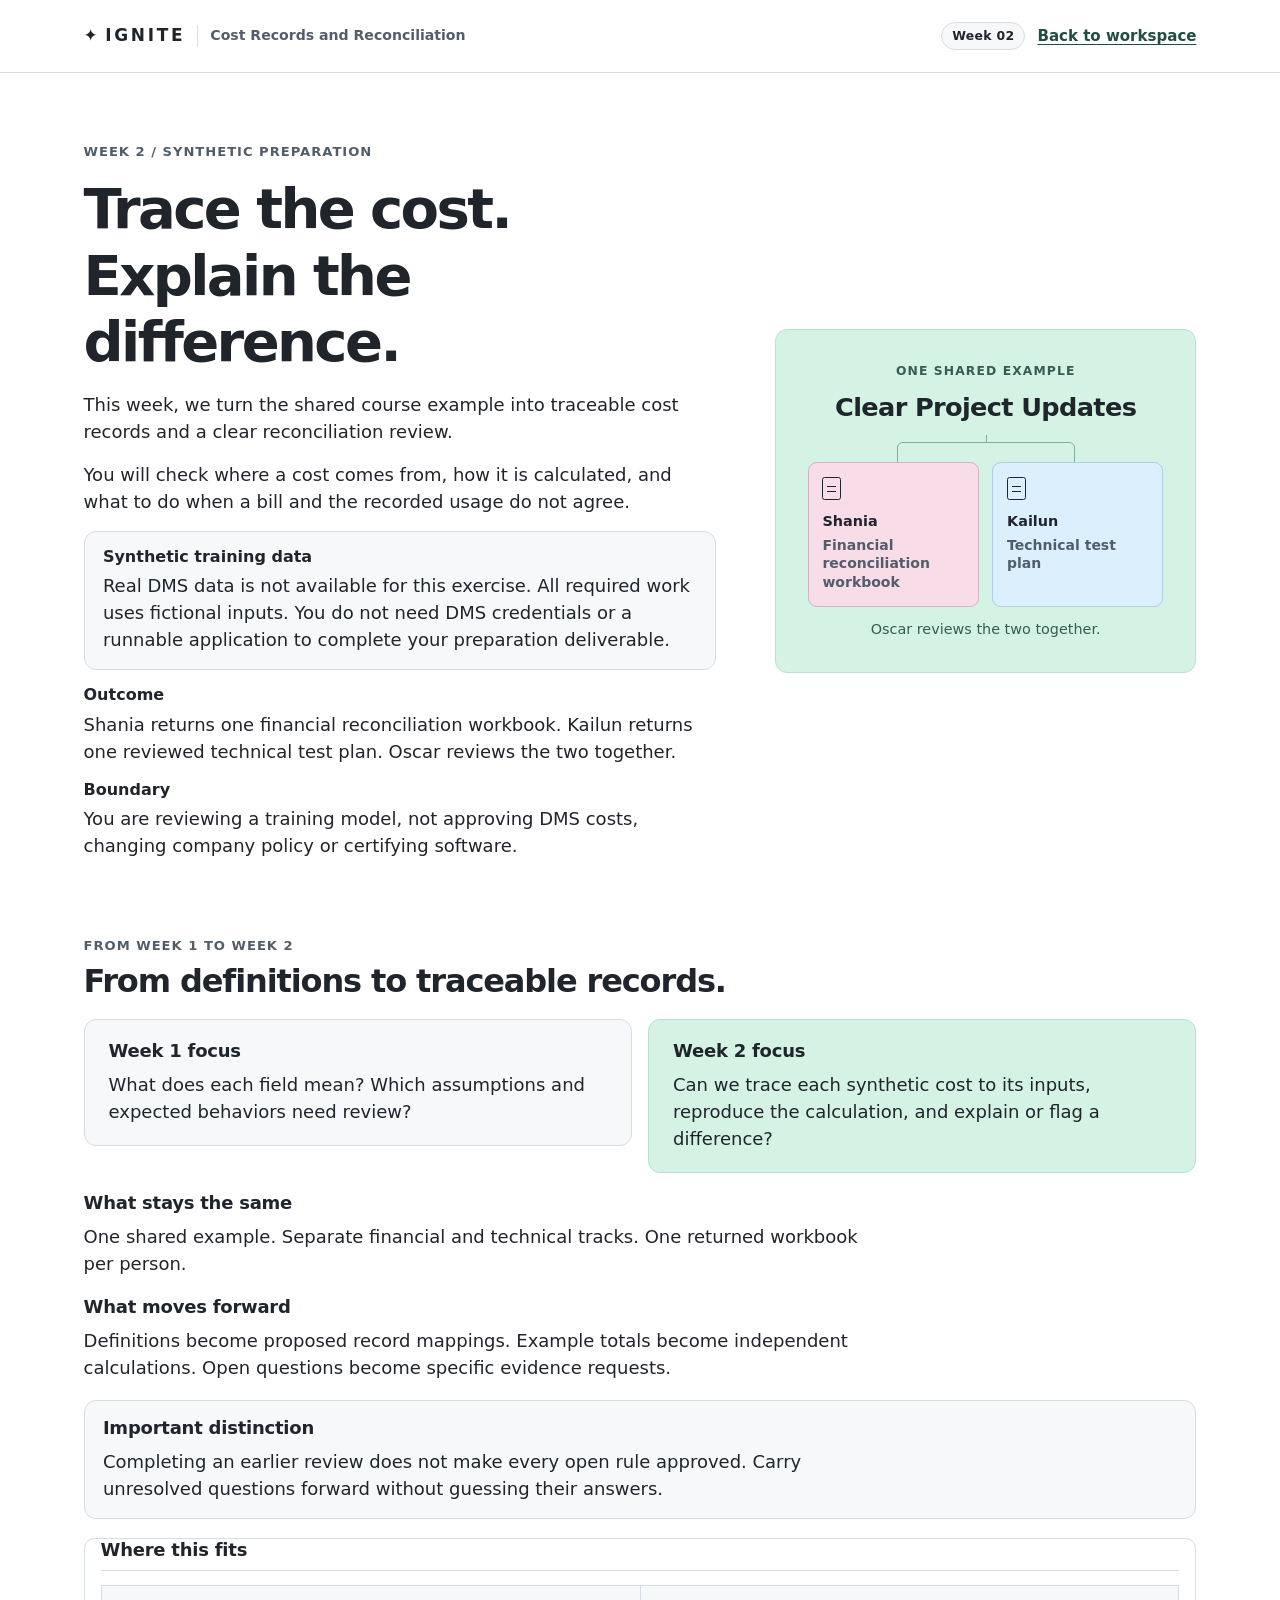
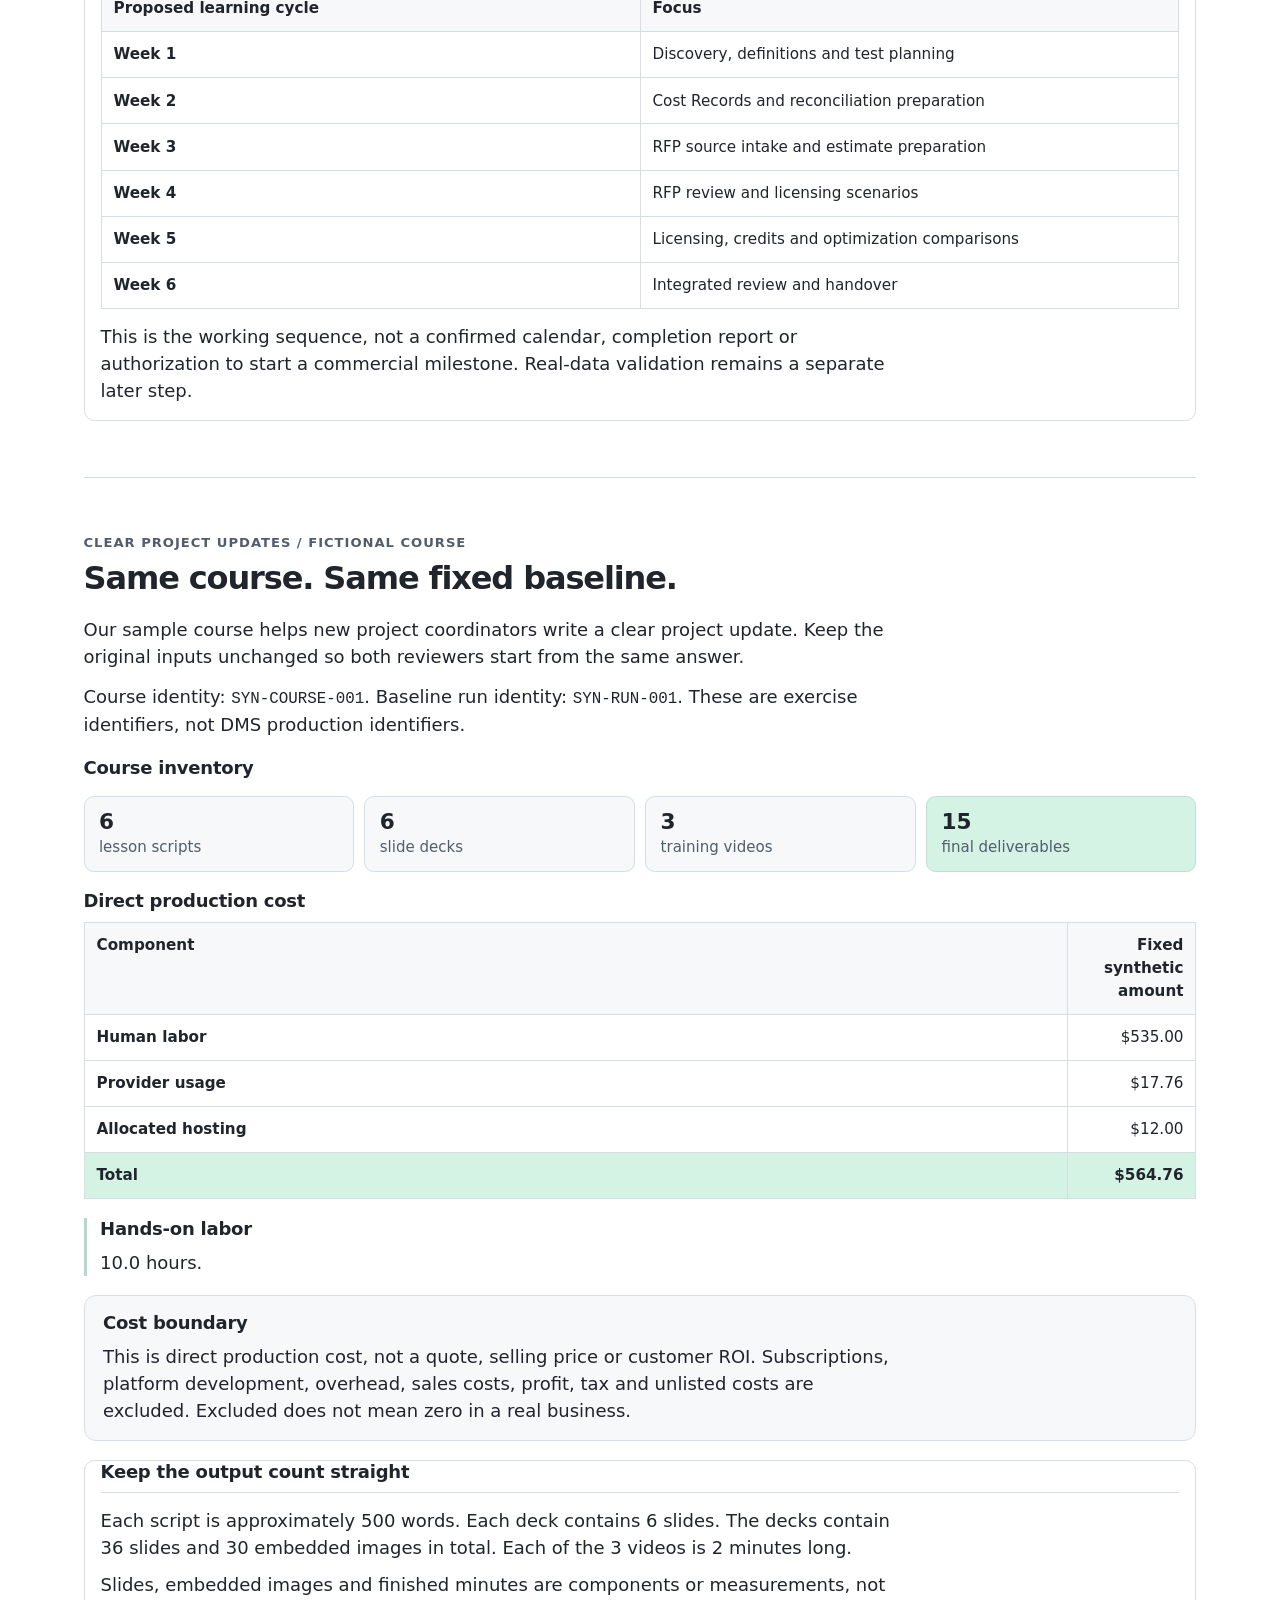
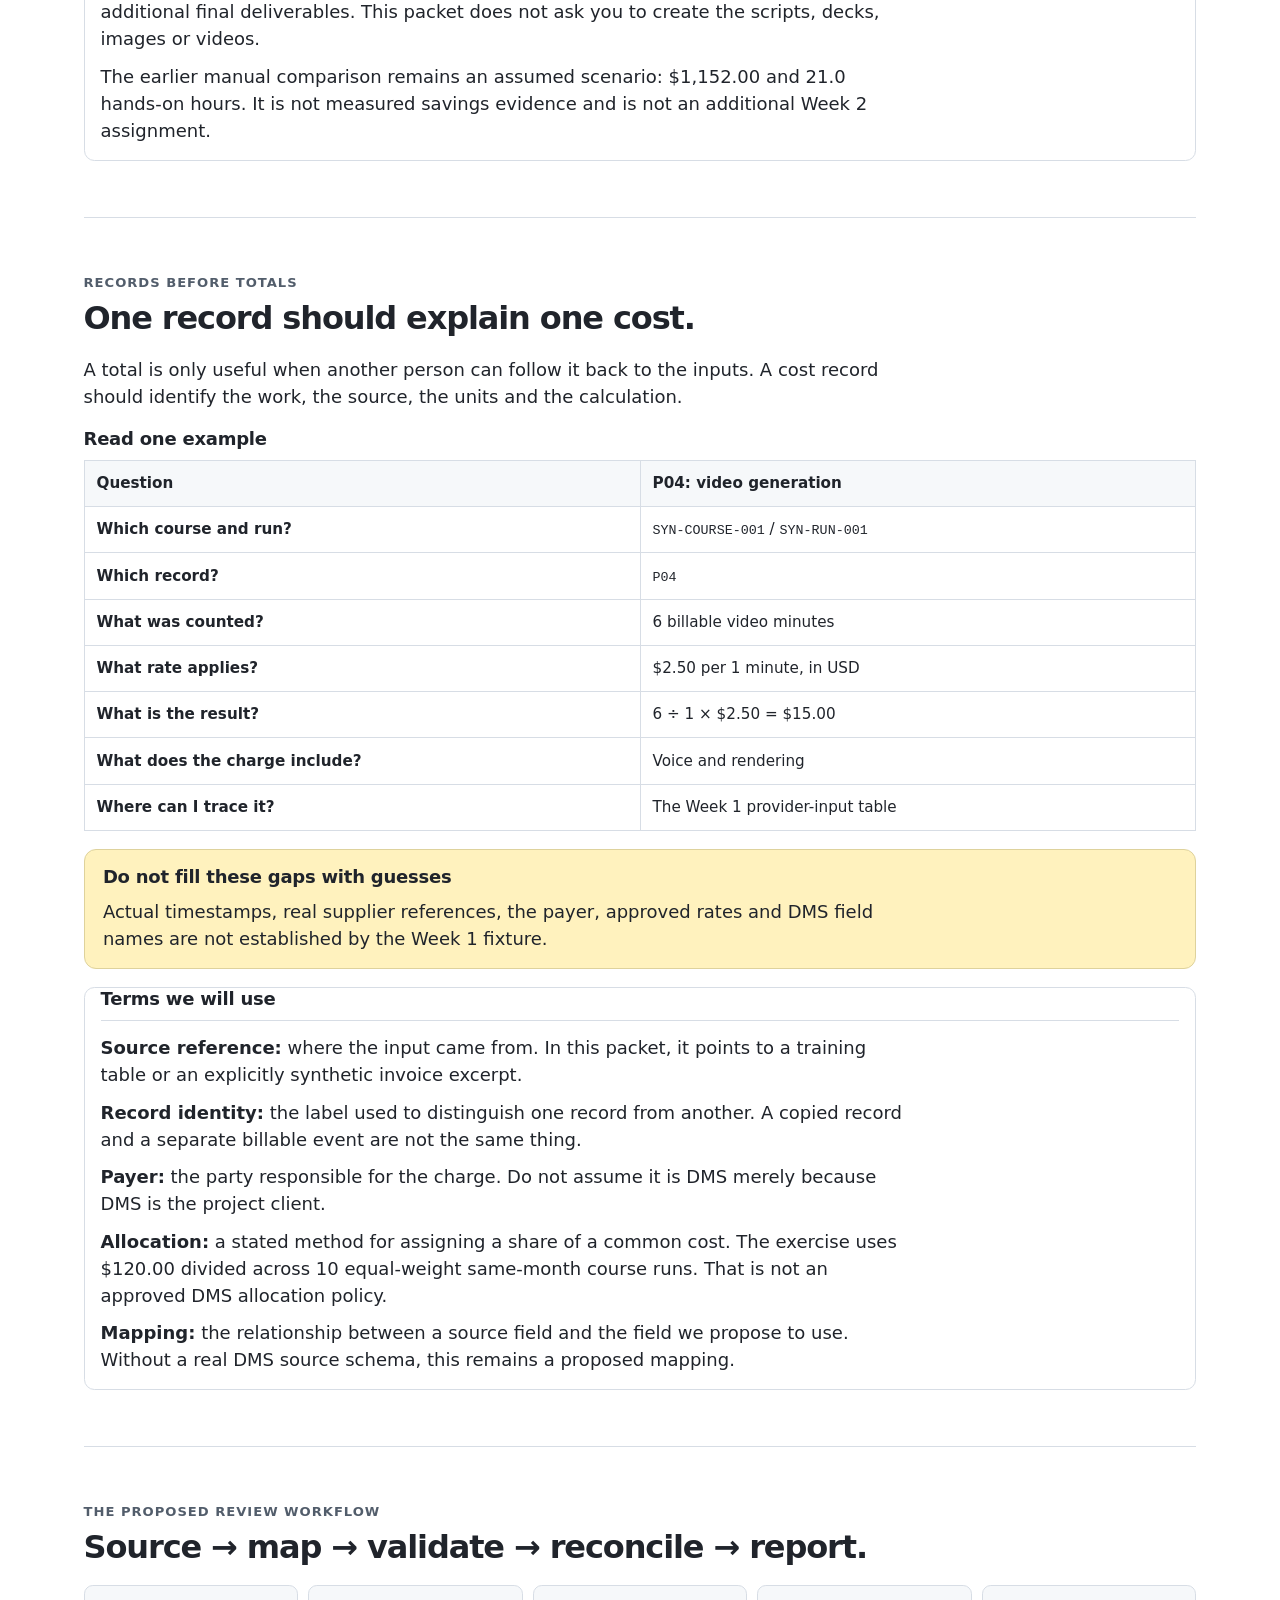
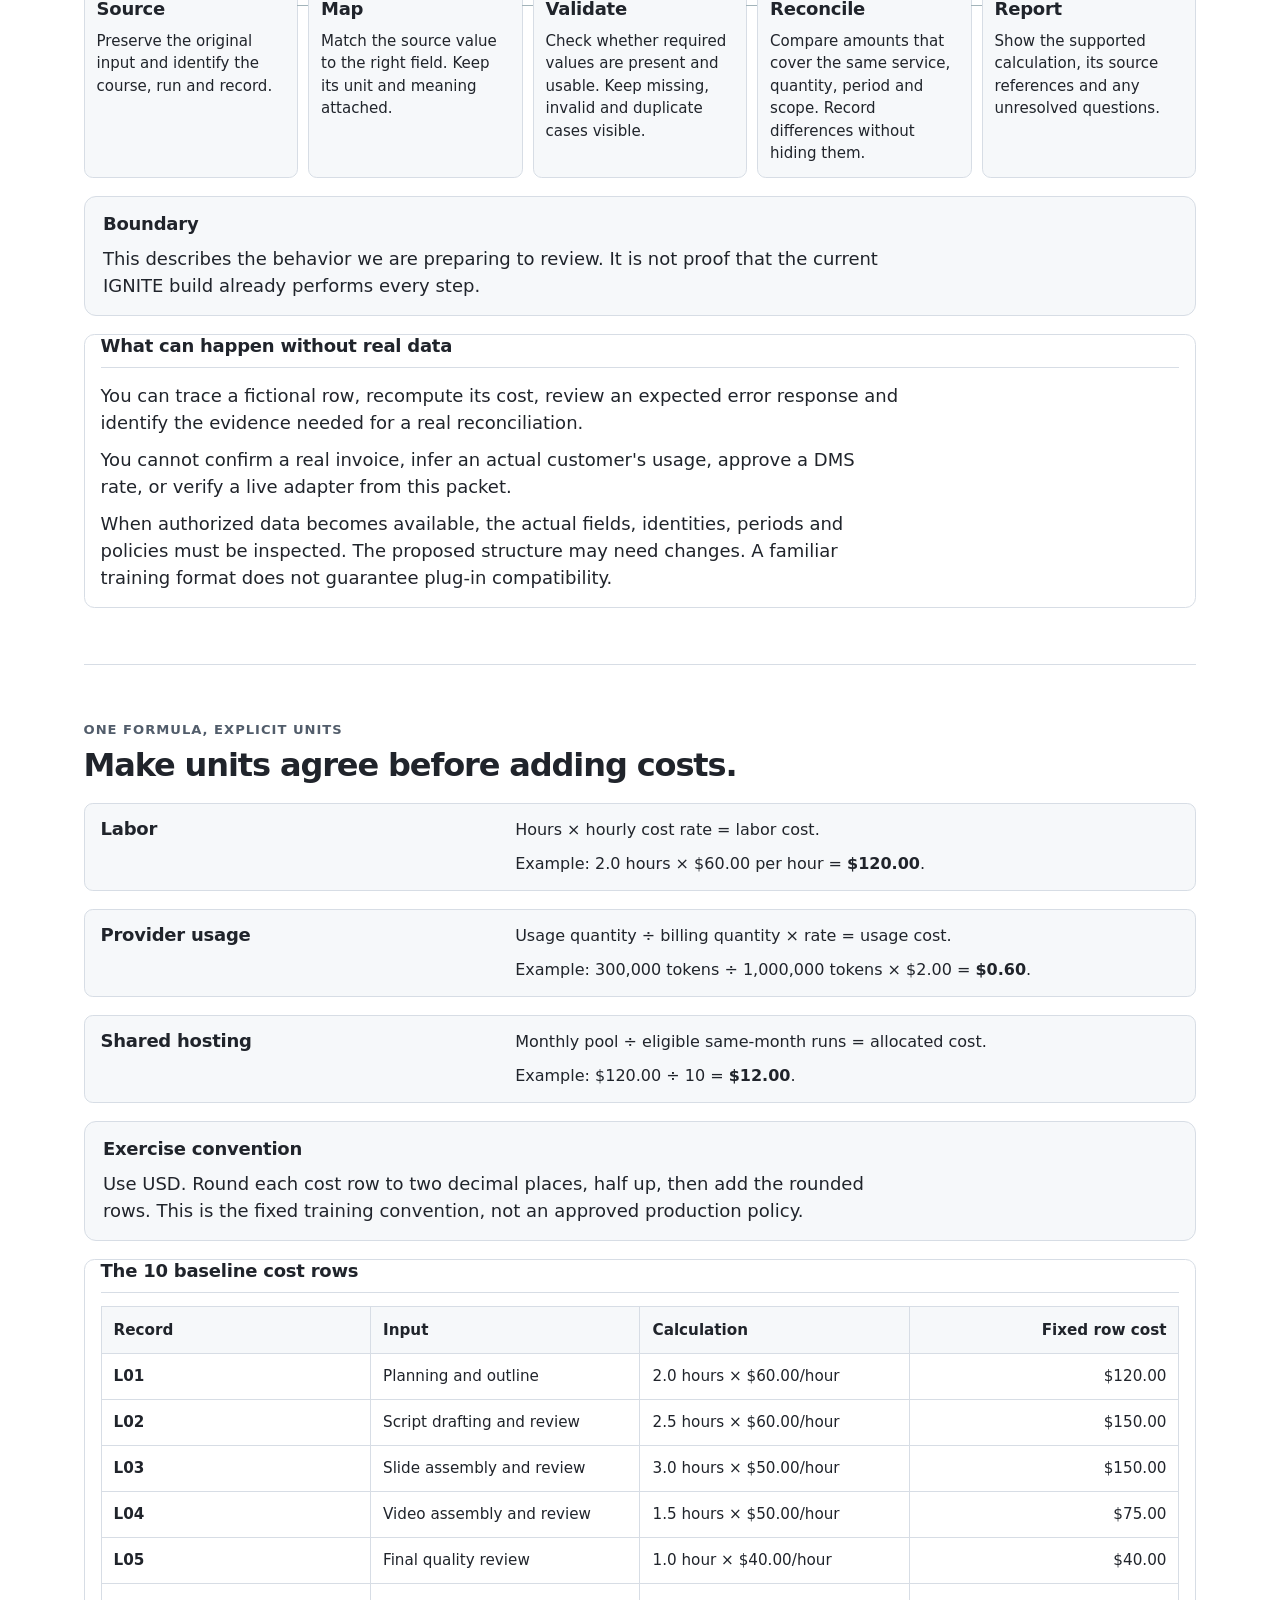
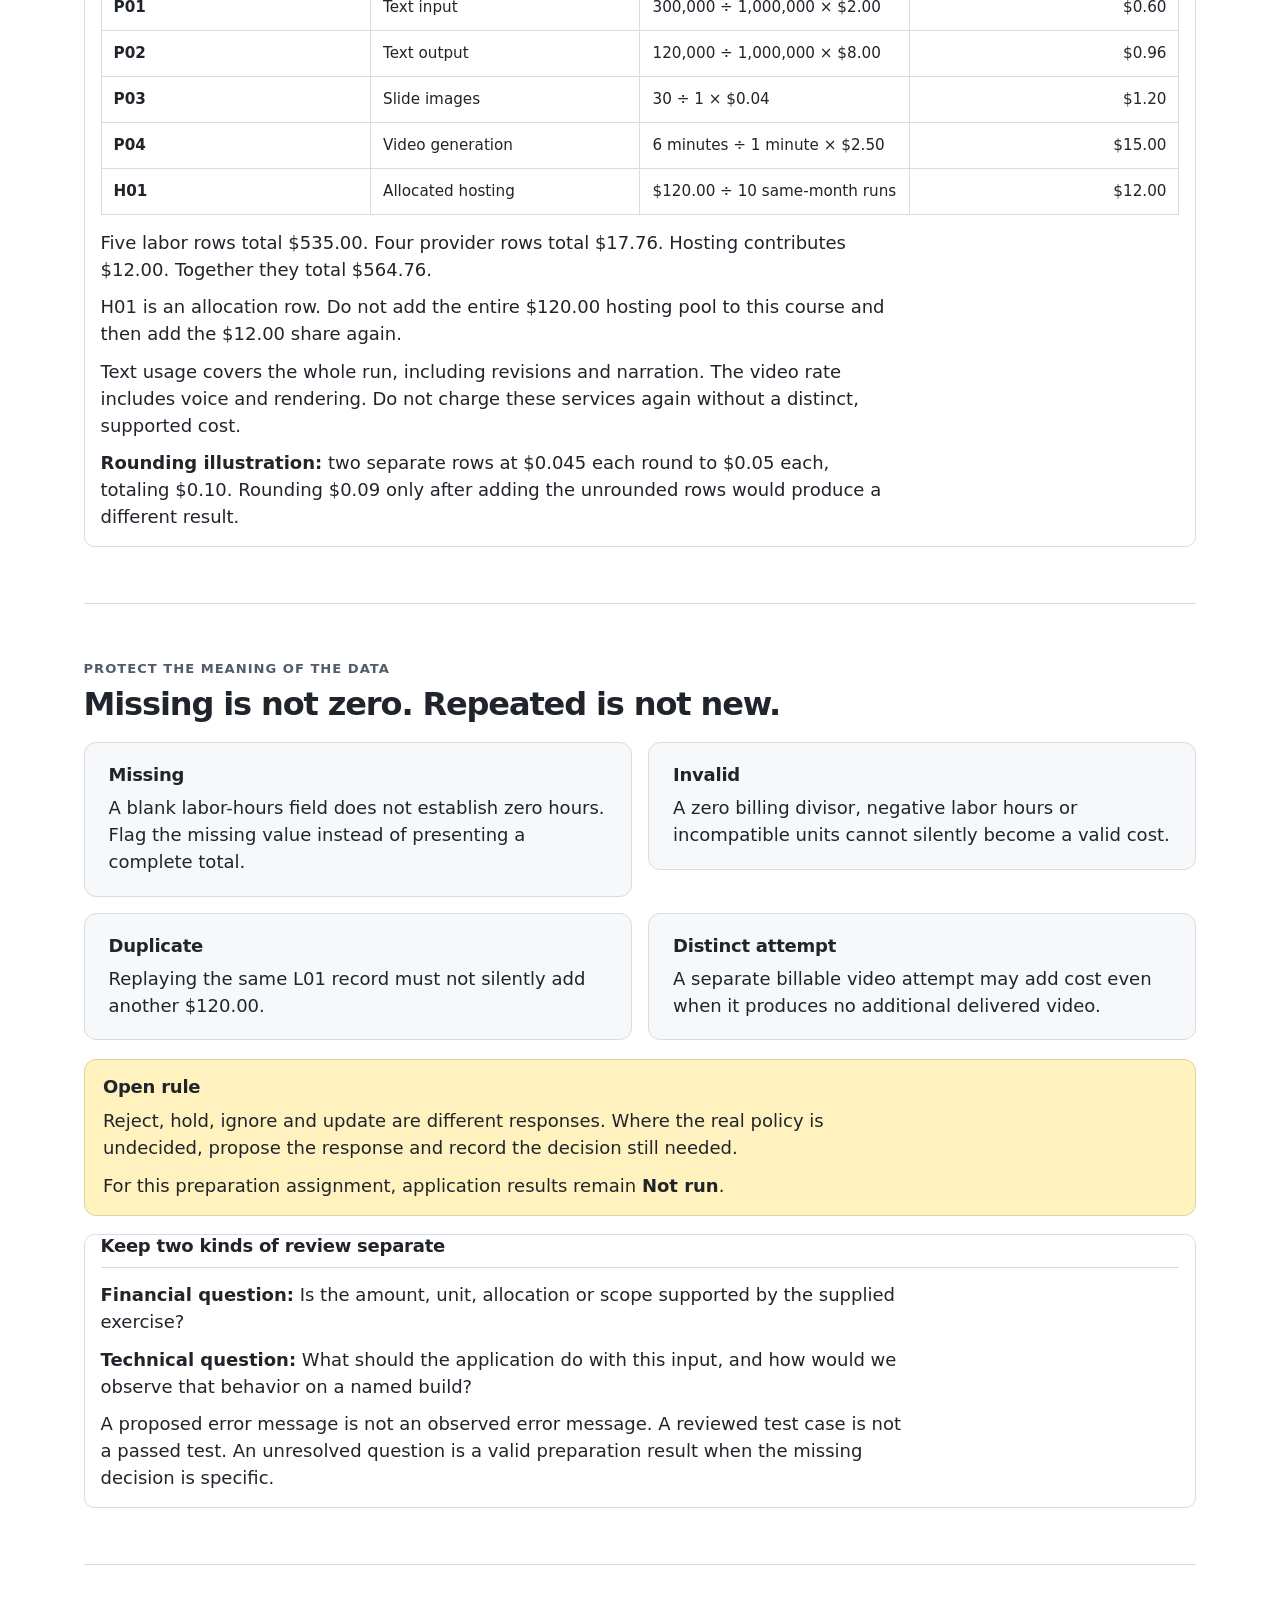
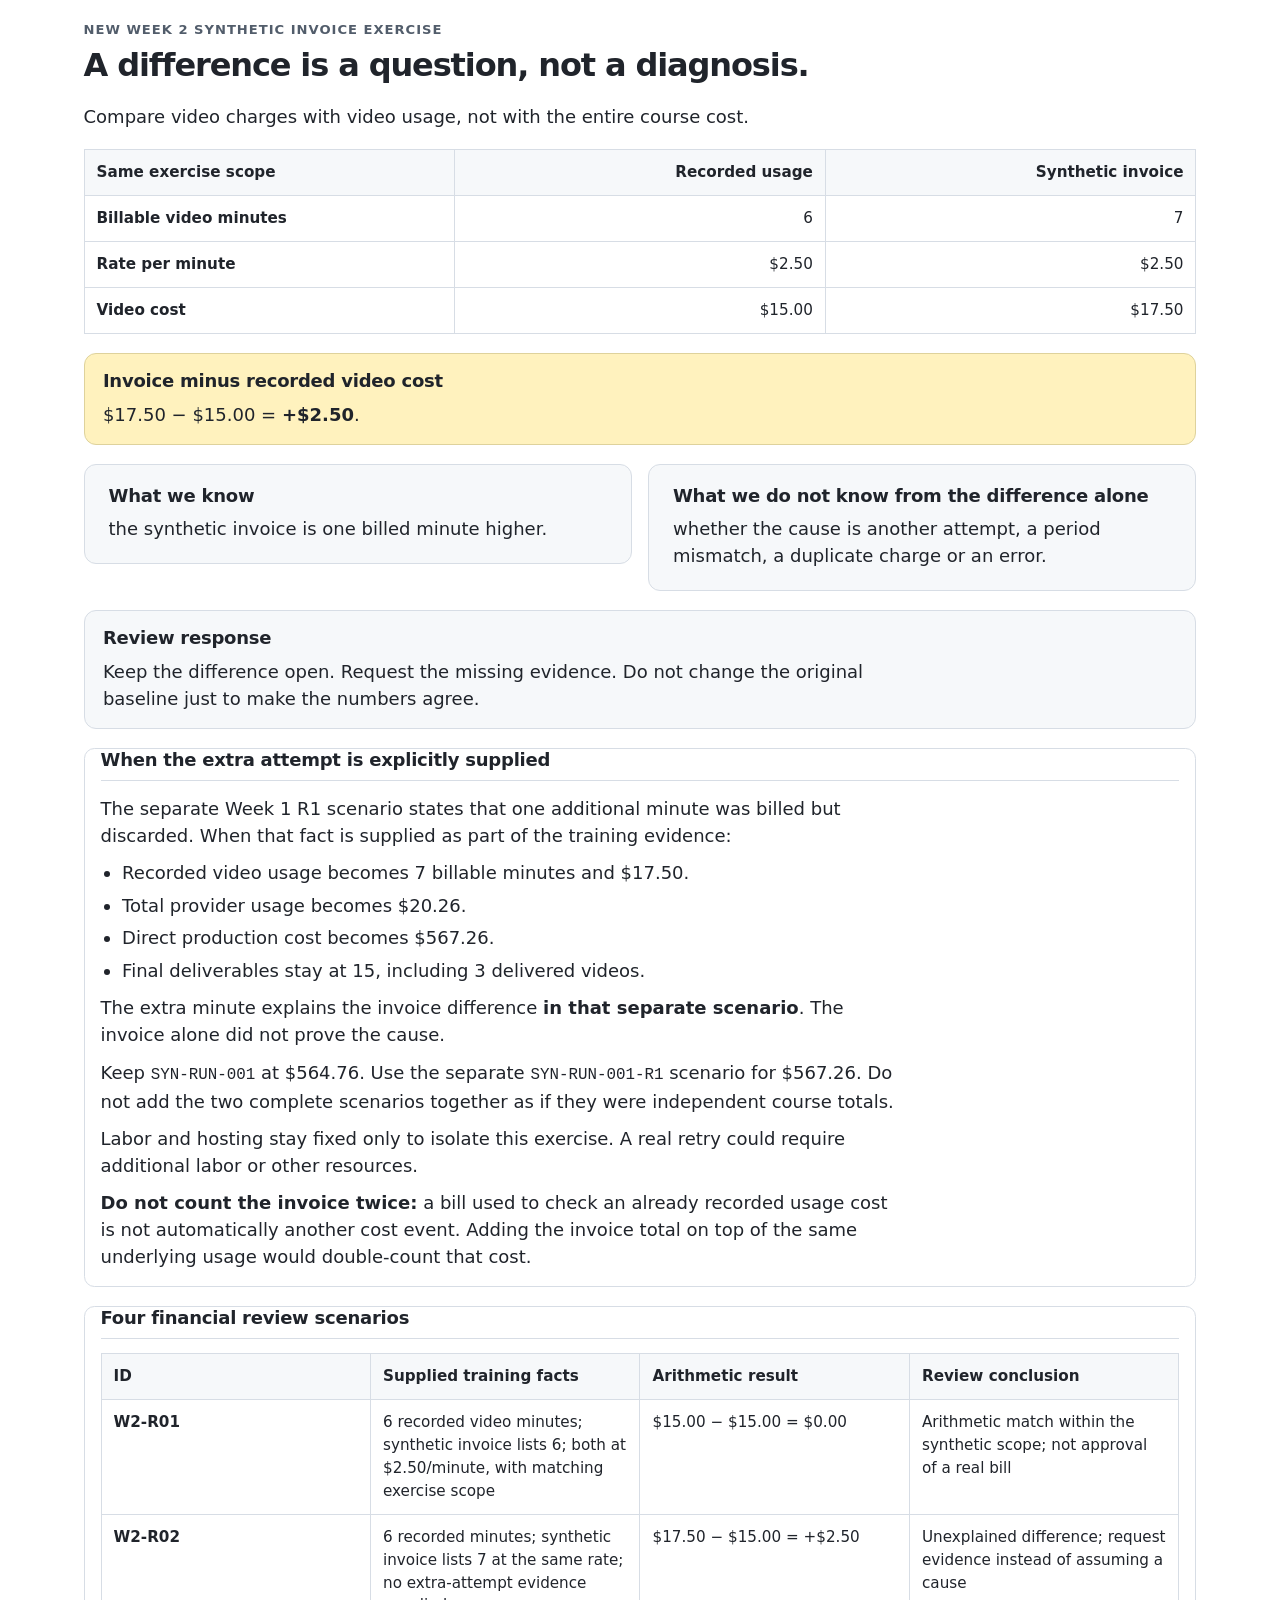
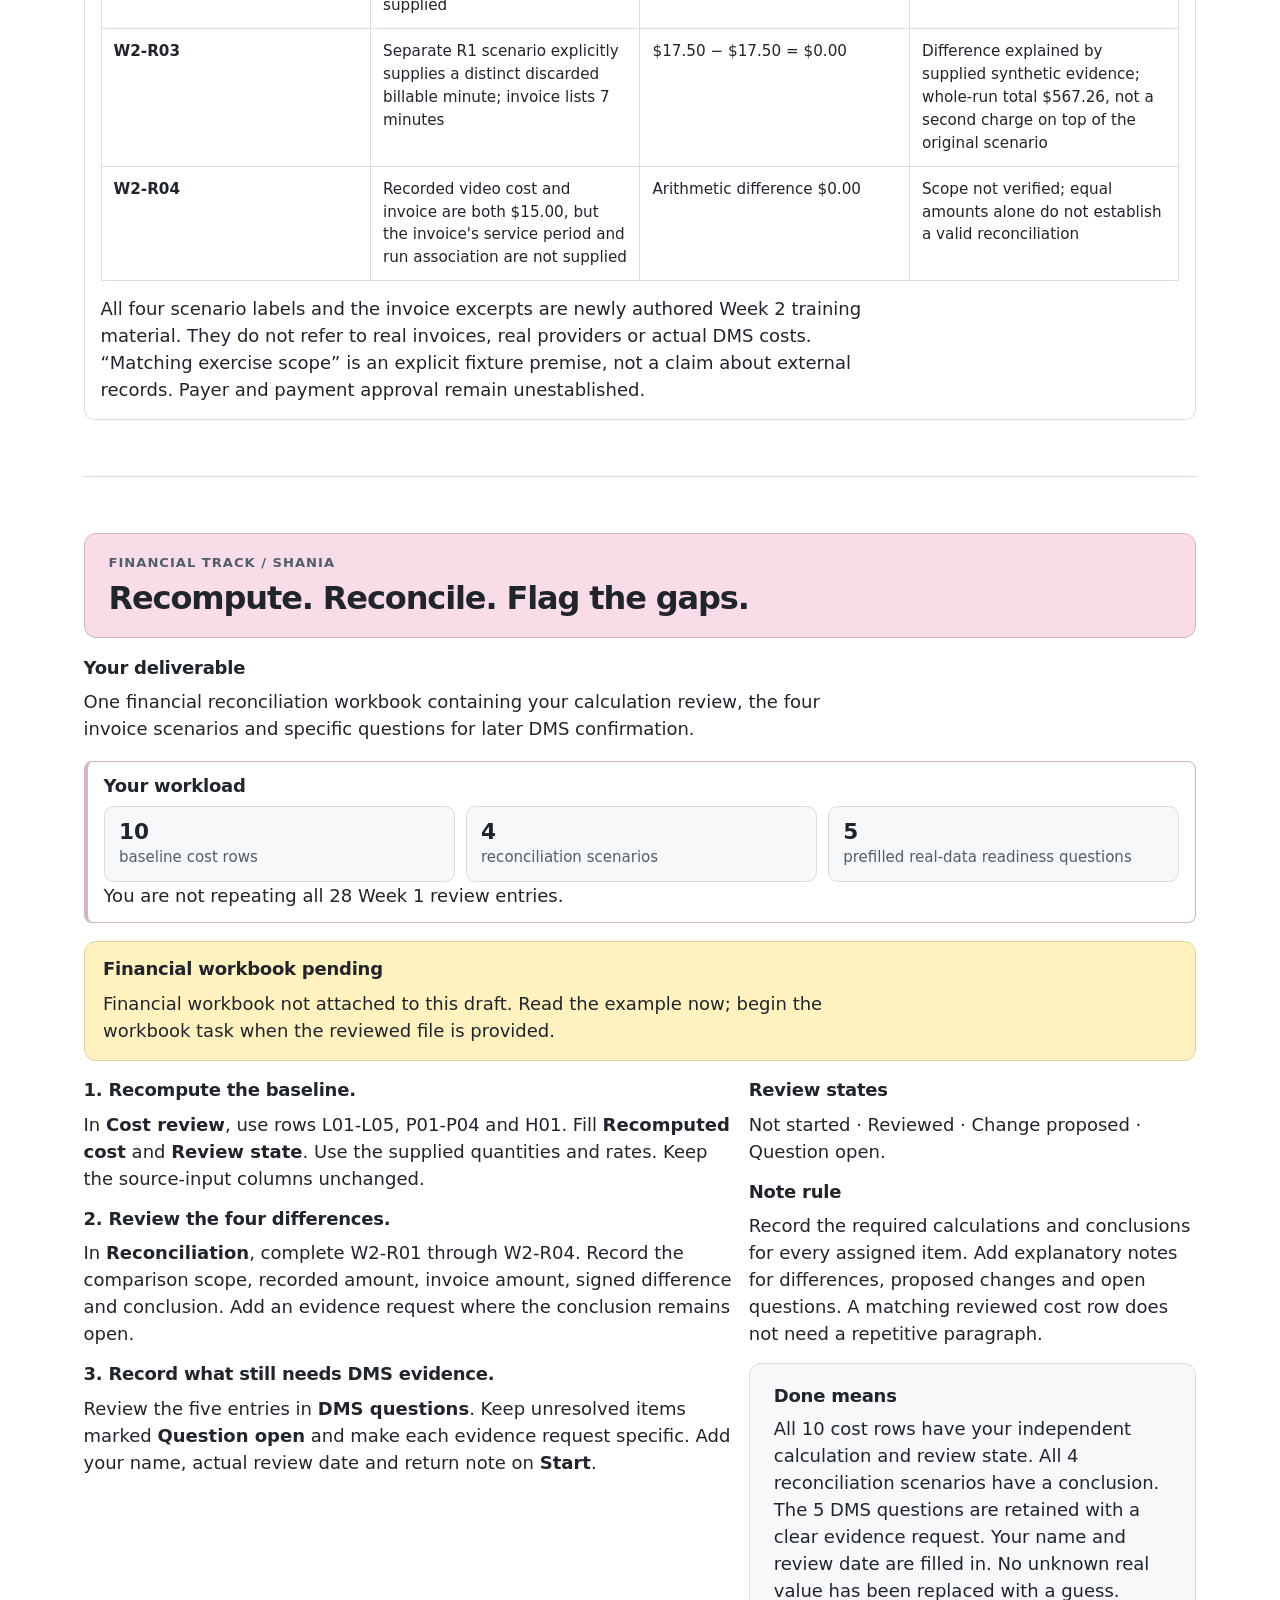
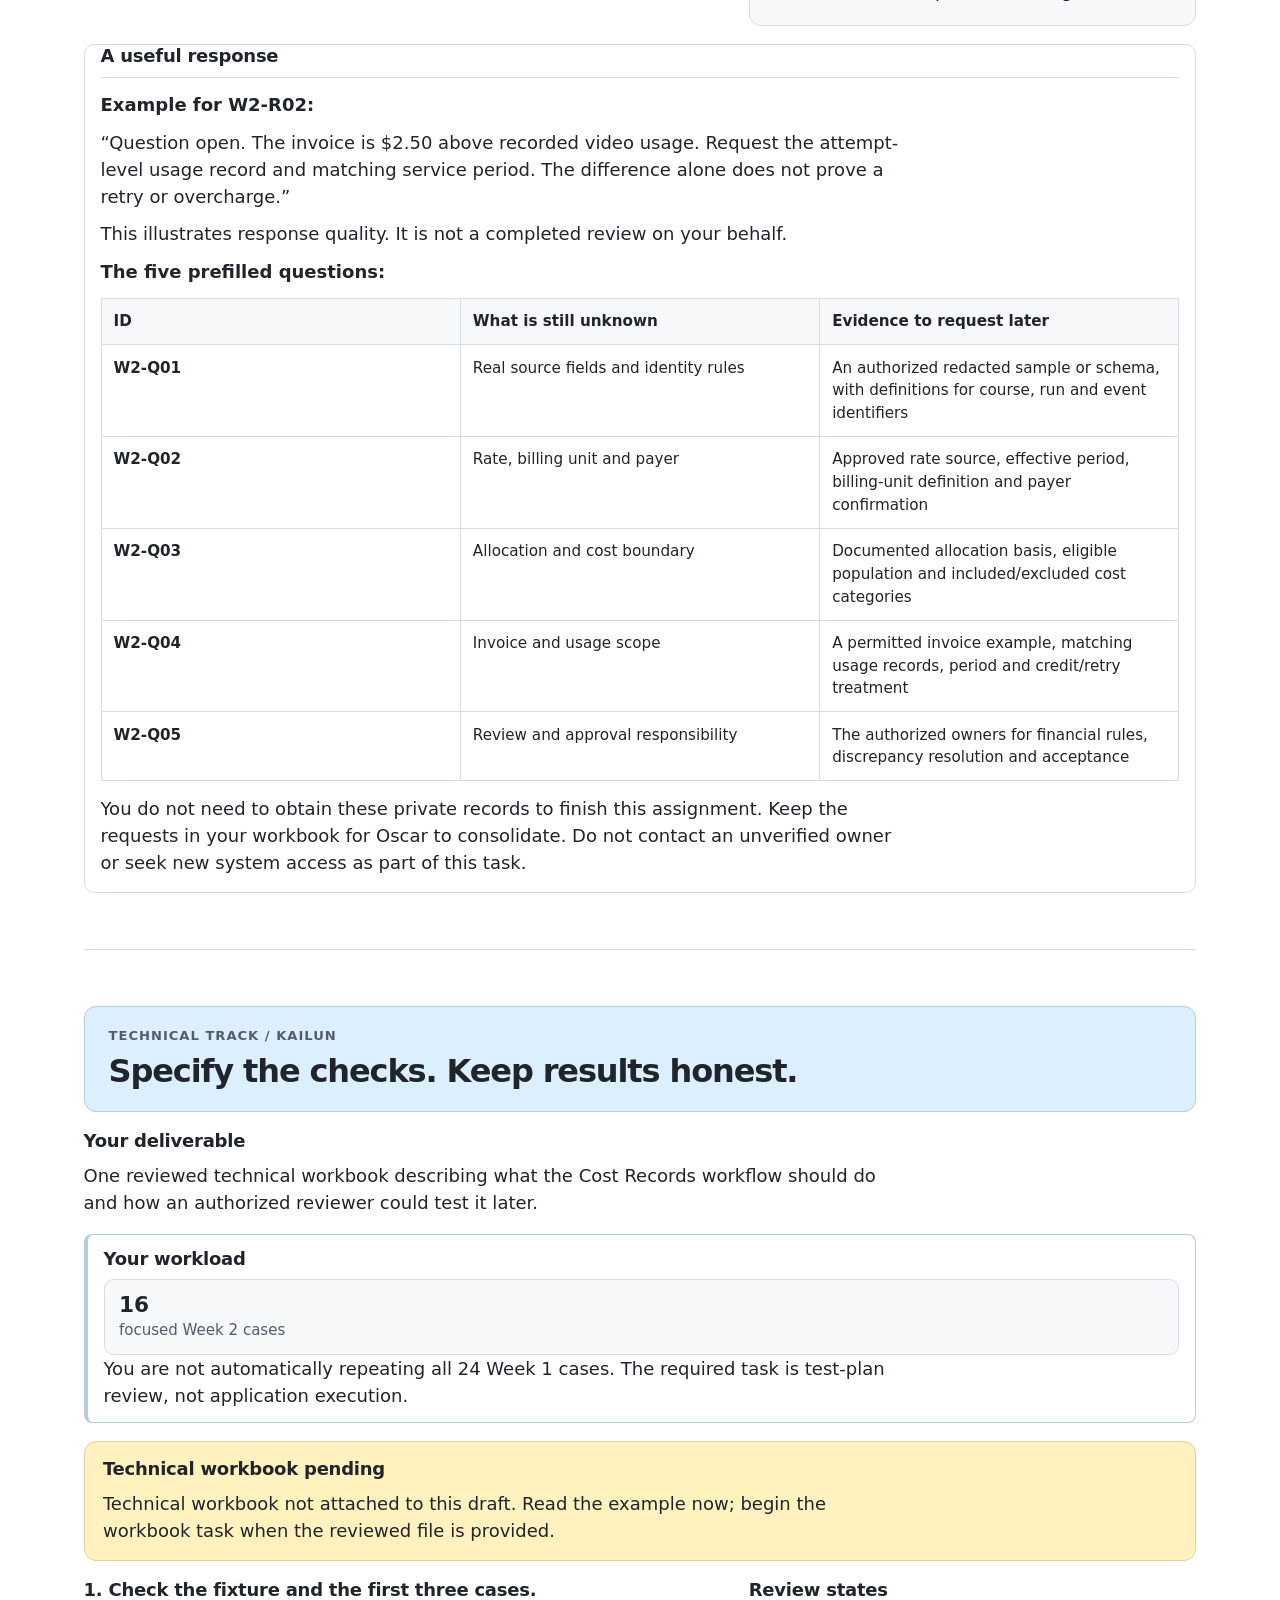
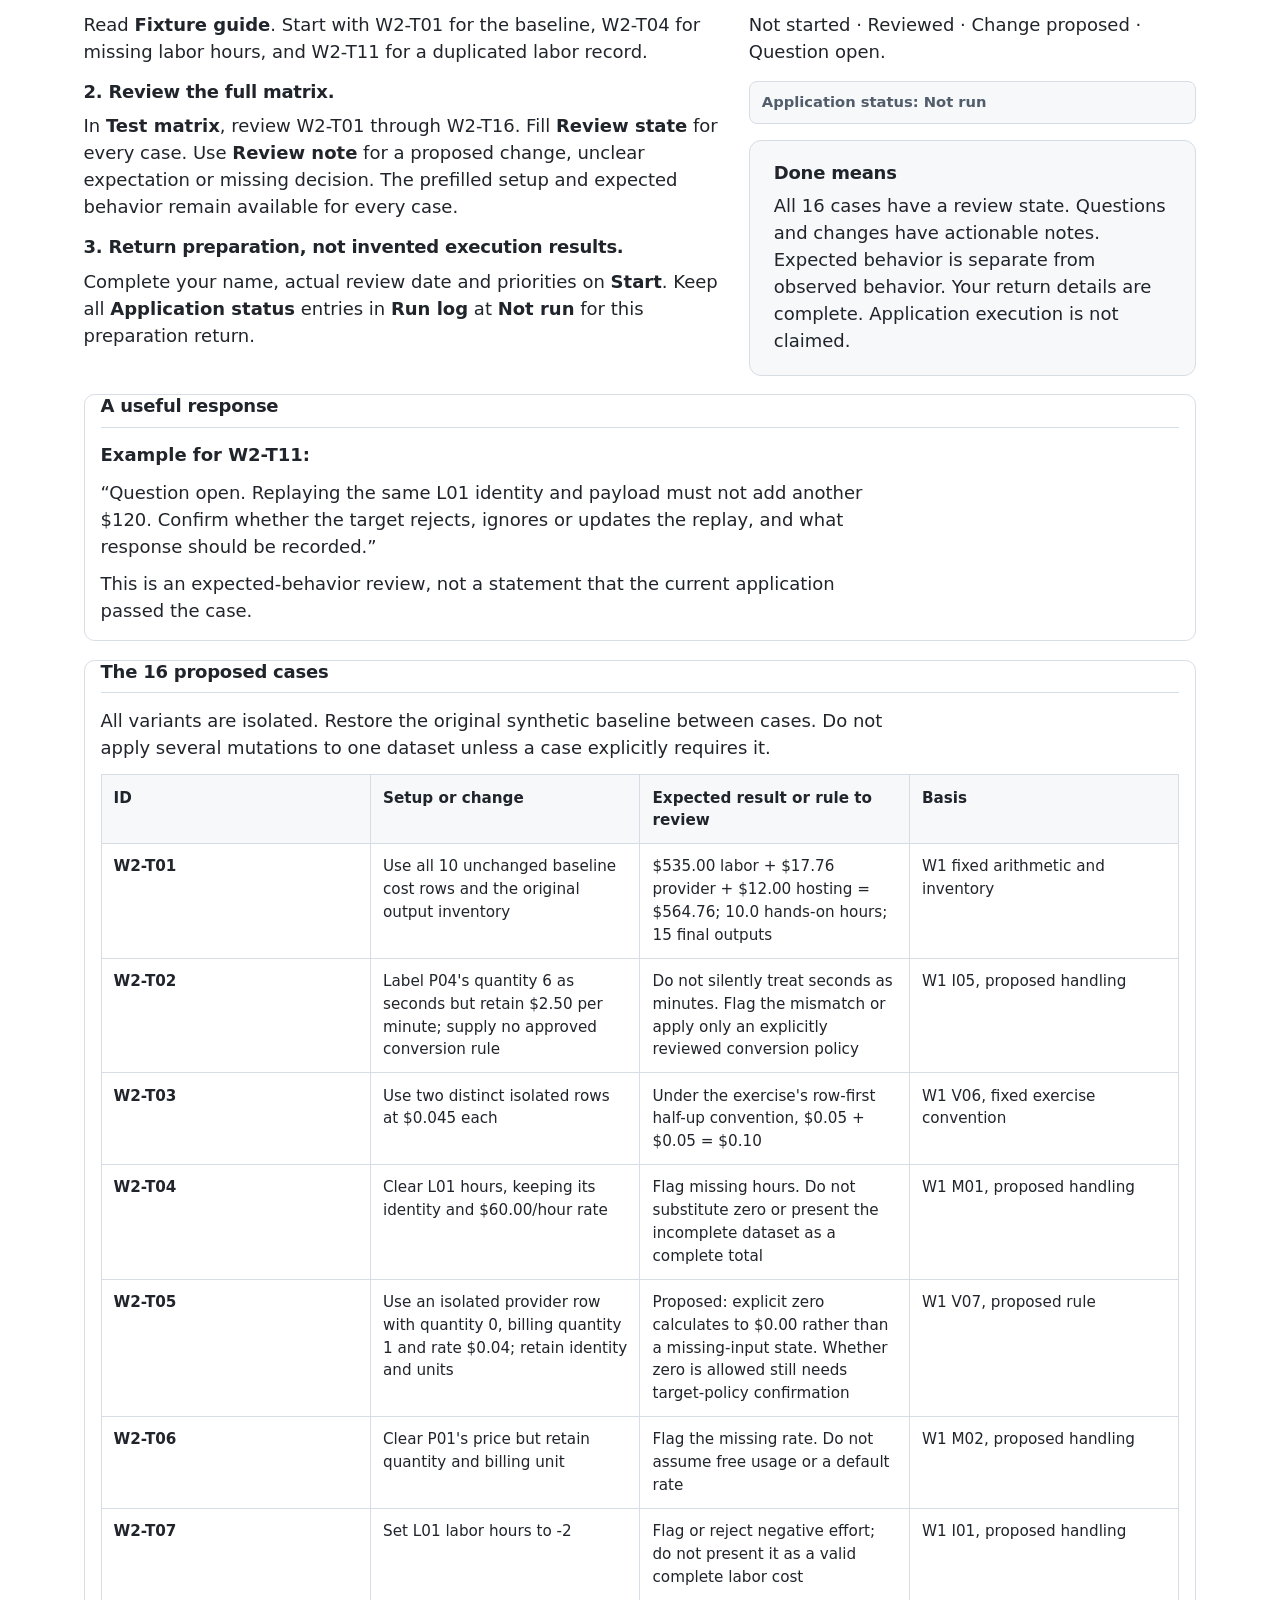
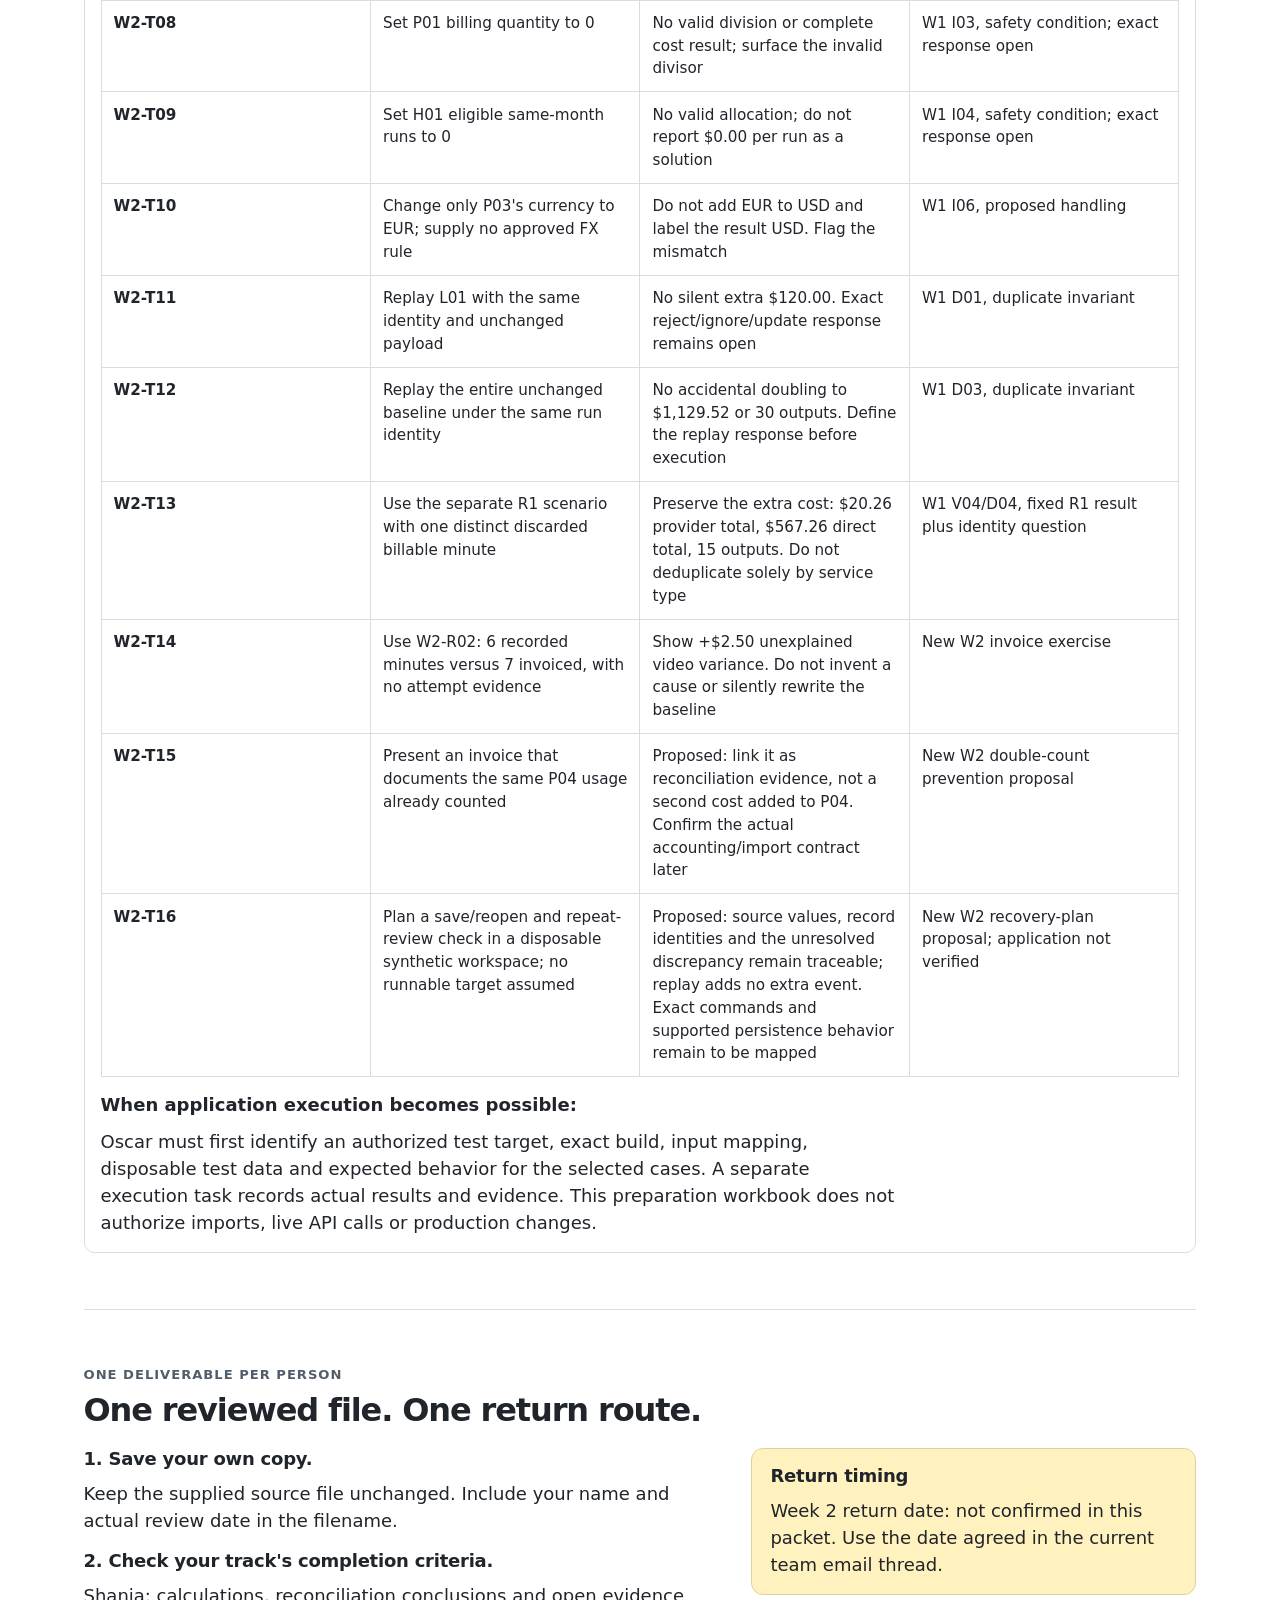
==== reading.html @ 19b5ead8 "Publish IGNITE Week 2 static site" ====
<!doctype html>
<html lang="en">
<head>
  <meta charset="utf-8">
  <meta name="viewport" content="width=device-width, initial-scale=1">
  <meta name="robots" content="noindex,nofollow">
  <meta name="description" content="IGNITE Week 2. Trace synthetic cost records, compare video invoice evidence, and find your assignment.">
  <title>IGNITE / Week 2 Workspace — Reading copy</title>
  <link rel="icon" href="data:,">
  <link rel="stylesheet" href="./assets/week2.css">
  
</head>
<body class="reading-copy">
  <a class="skip-link" href="#main">Skip to main content</a>
  <header class="topbar">
    <div class="shell topbar-inner">
      <div class="brand">
        <a class="wordmark" href="#start"><span aria-hidden="true">✦</span> IGNITE</a>
        <span class="descriptor">Cost Records and Reconciliation</span>
      </div>
      <div class="top-actions">
        <span class="week-chip">Week 02</span>
        <a href="./index.html">Back to workspace</a>
      </div>
    </div>
  </header>
  <main id="main" class="shell" tabindex="-1">
    <section id="start" data-lesson="S01" class="hero" aria-labelledby="page-title">
    <div class="hero-copy">
      <p class="eyebrow">WEEK 2 / SYNTHETIC PREPARATION</p>
      <h1 id="page-title">Trace the cost.<br class="hero-break"> Explain the difference.</h1>
      <p>This week, we turn the shared course example into traceable cost records and a clear reconciliation review.</p>
<p>You will check where a cost comes from, how it is calculated, and what to do when a bill and the recorded usage do not agree.</p>
      <div class="notice"><h2>Synthetic training data</h2><p>Real DMS data is not available for this exercise. All required work uses fictional inputs. You do not need DMS credentials or a runnable application to complete your preparation deliverable.</p></div>
      
      <div class="copy-group"><h2>Outcome</h2><p>Shania returns one financial reconciliation workbook. Kailun returns one reviewed technical test plan. Oscar reviews the two together.</p></div><div class="copy-group"><h2>Boundary</h2><p>You are reviewing a training model, not approving DMS costs, changing company policy or certifying software.</p></div>
    </div>
    <div class="hero-art" aria-hidden="true">
      <span class="art-caption">One shared example</span>
      <strong class="art-title">Clear Project Updates</strong>
      <div class="book-connector"></div>
      <div class="book-pair"><div class="book book-financial"><span class="book-icon" aria-hidden="true"></span><span><strong>Shania</strong> <small>Financial reconciliation workbook</small></span></div><div class="book book-technical"><span class="book-icon" aria-hidden="true"></span><span><strong>Kailun</strong> <small>Technical test plan</small></span></div></div>
      <span class="art-foot">Oscar reviews the two together.</span>
    </div>
  </section>
    
    <div class="workspace-grid">
      
      <div class="lessons"><section id="context" data-lesson="S02" class="lesson" aria-labelledby="context-title">
    <div class="section-heading">
      <p class="eyebrow">FROM WEEK 1 TO WEEK 2</p>
      <h2 id="context-title">From definitions to traceable records.</h2>
    </div>
    <div class="panels"><div class="panel"><h3>Week 1 focus</h3><p>What does each field mean? Which assumptions and expected behaviors need review?</p></div><div class="panel panel-mint"><h3>Week 2 focus</h3><p>Can we trace each synthetic cost to its inputs, reproduce the calculation, and explain or flag a difference?</p></div></div><div class="copy-group"><h3>What stays the same</h3><p>One shared example. Separate financial and technical tracks. One returned workbook per person.</p></div><div class="copy-group"><h3>What moves forward</h3><p>Definitions become proposed record mappings. Example totals become independent calculations. Open questions become specific evidence requests.</p></div><div class="notice"><h3>Important distinction</h3><p>Completing an earlier review does not make every open rule approved. Carry unresolved questions forward without guessing their answers.</p></div>
    <div class="reference expanded"><h3>Where this fits</h3><div class="reference-body"><div class="table-wrap"><table role="table"><thead role="rowgroup"><tr role="row"><th scope="col" role="columnheader">Proposed learning cycle</th><th scope="col" role="columnheader">Focus</th></tr></thead><tbody role="rowgroup"><tr role="row"><th scope="row" role="rowheader" data-label="Proposed learning cycle"><span class="cell-label" aria-hidden="true">Proposed learning cycle</span><span class="cell-value">Week 1</span></th><td role="cell" data-label="Focus"><span class="cell-label" aria-hidden="true">Focus</span><span class="cell-value">Discovery, definitions and test planning</span></td></tr><tr role="row"><th scope="row" role="rowheader" data-label="Proposed learning cycle"><span class="cell-label" aria-hidden="true">Proposed learning cycle</span><span class="cell-value">Week 2</span></th><td role="cell" data-label="Focus"><span class="cell-label" aria-hidden="true">Focus</span><span class="cell-value">Cost Records and reconciliation preparation</span></td></tr><tr role="row"><th scope="row" role="rowheader" data-label="Proposed learning cycle"><span class="cell-label" aria-hidden="true">Proposed learning cycle</span><span class="cell-value">Week 3</span></th><td role="cell" data-label="Focus"><span class="cell-label" aria-hidden="true">Focus</span><span class="cell-value">RFP source intake and estimate preparation</span></td></tr><tr role="row"><th scope="row" role="rowheader" data-label="Proposed learning cycle"><span class="cell-label" aria-hidden="true">Proposed learning cycle</span><span class="cell-value">Week 4</span></th><td role="cell" data-label="Focus"><span class="cell-label" aria-hidden="true">Focus</span><span class="cell-value">RFP review and licensing scenarios</span></td></tr><tr role="row"><th scope="row" role="rowheader" data-label="Proposed learning cycle"><span class="cell-label" aria-hidden="true">Proposed learning cycle</span><span class="cell-value">Week 5</span></th><td role="cell" data-label="Focus"><span class="cell-label" aria-hidden="true">Focus</span><span class="cell-value">Licensing, credits and optimization comparisons</span></td></tr><tr role="row"><th scope="row" role="rowheader" data-label="Proposed learning cycle"><span class="cell-label" aria-hidden="true">Proposed learning cycle</span><span class="cell-value">Week 6</span></th><td role="cell" data-label="Focus"><span class="cell-label" aria-hidden="true">Focus</span><span class="cell-value">Integrated review and handover</span></td></tr></tbody></table></div>
<p>This is the working sequence, not a confirmed calendar, completion report or authorization to start a commercial milestone. Real-data validation remains a separate later step.</p></div></div>
    
  </section><section id="example" data-lesson="S03" class="lesson" aria-labelledby="example-title">
    <div class="section-heading">
      <p class="eyebrow">CLEAR PROJECT UPDATES / FICTIONAL COURSE</p>
      <h2 id="example-title">Same course. Same fixed baseline.</h2>
    </div>
    <p>Our sample course helps new project coordinators write a clear project update. Keep the original inputs unchanged so both reviewers start from the same answer.</p>
<p>Course identity: <code>SYN-COURSE-001</code>. Baseline run identity: <code>SYN-RUN-001</code>. These are exercise identifiers, not DMS production identifiers.</p><h3>Course inventory</h3><ul class="inventory"><li class="metric"><strong>6</strong><span>lesson scripts</span></li><li class="metric"><strong>6</strong><span>slide decks</span></li><li class="metric"><strong>3</strong><span>training videos</span></li><li class="metric"><strong>15</strong><span>final deliverables</span></li></ul><div class="baseline"><h3>Direct production cost</h3><div class="table-wrap"><table role="table"><thead role="rowgroup"><tr role="row"><th scope="col" role="columnheader">Component</th><th scope="col" role="columnheader" class="numeric">Fixed synthetic amount</th></tr></thead><tbody role="rowgroup"><tr role="row"><th scope="row" role="rowheader" data-label="Component"><span class="cell-label" aria-hidden="true">Component</span><span class="cell-value">Human labor</span></th><td role="cell" class="numeric" data-label="Fixed synthetic amount"><span class="cell-label" aria-hidden="true">Fixed synthetic amount</span><span class="cell-value">$535.00</span></td></tr><tr role="row"><th scope="row" role="rowheader" data-label="Component"><span class="cell-label" aria-hidden="true">Component</span><span class="cell-value">Provider usage</span></th><td role="cell" class="numeric" data-label="Fixed synthetic amount"><span class="cell-label" aria-hidden="true">Fixed synthetic amount</span><span class="cell-value">$17.76</span></td></tr><tr role="row"><th scope="row" role="rowheader" data-label="Component"><span class="cell-label" aria-hidden="true">Component</span><span class="cell-value">Allocated hosting</span></th><td role="cell" class="numeric" data-label="Fixed synthetic amount"><span class="cell-label" aria-hidden="true">Fixed synthetic amount</span><span class="cell-value">$12.00</span></td></tr><tr role="row"><th scope="row" role="rowheader" data-label="Component"><span class="cell-label" aria-hidden="true">Component</span><span class="cell-value"><strong>Total</strong></span></th><td role="cell" class="numeric" data-label="Fixed synthetic amount"><span class="cell-label" aria-hidden="true">Fixed synthetic amount</span><span class="cell-value"><strong>$564.76</strong></span></td></tr></tbody></table></div></div><div class="hands-on"><h3>Hands-on labor</h3><p>10.0 hours.</p></div><div class="notice"><h3>Cost boundary</h3><p>This is direct production cost, not a quote, selling price or customer ROI. Subscriptions, platform development, overhead, sales costs, profit, tax and unlisted costs are excluded. Excluded does not mean zero in a real business.</p></div>
    <div class="reference expanded"><h3>Keep the output count straight</h3><div class="reference-body"><p>Each script is approximately 500 words. Each deck contains 6 slides. The decks contain 36 slides and 30 embedded images in total. Each of the 3 videos is 2 minutes long.</p>
<p>Slides, embedded images and finished minutes are components or measurements, not additional final deliverables. This packet does not ask you to create the scripts, decks, images or videos.</p>
<p>The earlier manual comparison remains an assumed scenario: $1,152.00 and 21.0 hands-on hours. It is not measured savings evidence and is not an additional Week 2 assignment.</p></div></div>
    
  </section><section id="cost-record" data-lesson="S04" class="lesson" aria-labelledby="cost-record-title">
    <div class="section-heading">
      <p class="eyebrow">RECORDS BEFORE TOTALS</p>
      <h2 id="cost-record-title">One record should explain one cost.</h2>
    </div>
    <p>A total is only useful when another person can follow it back to the inputs. A cost record should identify the work, the source, the units and the calculation.</p><div class="copy-group"><h3>Read one example</h3><div class="table-wrap"><table role="table"><thead role="rowgroup"><tr role="row"><th scope="col" role="columnheader">Question</th><th scope="col" role="columnheader">P04: video generation</th></tr></thead><tbody role="rowgroup"><tr role="row"><th scope="row" role="rowheader" data-label="Question"><span class="cell-label" aria-hidden="true">Question</span><span class="cell-value">Which course and run?</span></th><td role="cell" data-label="P04: video generation"><span class="cell-label" aria-hidden="true">P04: video generation</span><span class="cell-value"><code>SYN-COURSE-001</code> / <code>SYN-RUN-001</code></span></td></tr><tr role="row"><th scope="row" role="rowheader" data-label="Question"><span class="cell-label" aria-hidden="true">Question</span><span class="cell-value">Which record?</span></th><td role="cell" data-label="P04: video generation"><span class="cell-label" aria-hidden="true">P04: video generation</span><span class="cell-value"><code>P04</code></span></td></tr><tr role="row"><th scope="row" role="rowheader" data-label="Question"><span class="cell-label" aria-hidden="true">Question</span><span class="cell-value">What was counted?</span></th><td role="cell" data-label="P04: video generation"><span class="cell-label" aria-hidden="true">P04: video generation</span><span class="cell-value">6 billable video minutes</span></td></tr><tr role="row"><th scope="row" role="rowheader" data-label="Question"><span class="cell-label" aria-hidden="true">Question</span><span class="cell-value">What rate applies?</span></th><td role="cell" data-label="P04: video generation"><span class="cell-label" aria-hidden="true">P04: video generation</span><span class="cell-value">$2.50 per 1 minute, in USD</span></td></tr><tr role="row"><th scope="row" role="rowheader" data-label="Question"><span class="cell-label" aria-hidden="true">Question</span><span class="cell-value">What is the result?</span></th><td role="cell" data-label="P04: video generation"><span class="cell-label" aria-hidden="true">P04: video generation</span><span class="cell-value">6 ÷ 1 × $2.50 = $15.00</span></td></tr><tr role="row"><th scope="row" role="rowheader" data-label="Question"><span class="cell-label" aria-hidden="true">Question</span><span class="cell-value">What does the charge include?</span></th><td role="cell" data-label="P04: video generation"><span class="cell-label" aria-hidden="true">P04: video generation</span><span class="cell-value">Voice and rendering</span></td></tr><tr role="row"><th scope="row" role="rowheader" data-label="Question"><span class="cell-label" aria-hidden="true">Question</span><span class="cell-value">Where can I trace it?</span></th><td role="cell" data-label="P04: video generation"><span class="cell-label" aria-hidden="true">P04: video generation</span><span class="cell-value">The Week 1 provider-input table</span></td></tr></tbody></table></div></div><div class="notice notice-warn"><h3>Do not fill these gaps with guesses</h3><p>Actual timestamps, real supplier references, the payer, approved rates and DMS field names are not established by the Week 1 fixture.</p></div>
    <div class="reference expanded"><h3>Terms we will use</h3><div class="reference-body"><p><strong>Source reference:</strong> where the input came from. In this packet, it points to a training table or an explicitly synthetic invoice excerpt.</p>
<p><strong>Record identity:</strong> the label used to distinguish one record from another. A copied record and a separate billable event are not the same thing.</p>
<p><strong>Payer:</strong> the party responsible for the charge. Do not assume it is DMS merely because DMS is the project client.</p>
<p><strong>Allocation:</strong> a stated method for assigning a share of a common cost. The exercise uses $120.00 divided across 10 equal-weight same-month course runs. That is not an approved DMS allocation policy.</p>
<p><strong>Mapping:</strong> the relationship between a source field and the field we propose to use. Without a real DMS source schema, this remains a proposed mapping.</p></div></div>
    
  </section><section id="workflow" data-lesson="S05" class="lesson" aria-labelledby="workflow-title">
    <div class="section-heading">
      <p class="eyebrow">THE PROPOSED REVIEW WORKFLOW</p>
      <h2 id="workflow-title">Source → map → validate → reconcile → report.</h2>
    </div>
    <ol class="workflow"><li><div class="copy-group"><h3>Source</h3><p>Preserve the original input and identify the course, run and record.</p></div></li><li><div class="copy-group"><h3>Map</h3><p>Match the source value to the right field. Keep its unit and meaning attached.</p></div></li><li><div class="copy-group"><h3>Validate</h3><p>Check whether required values are present and usable. Keep missing, invalid and duplicate cases visible.</p></div></li><li><div class="copy-group"><h3>Reconcile</h3><p>Compare amounts that cover the same service, quantity, period and scope. Record differences without hiding them.</p></div></li><li><div class="copy-group"><h3>Report</h3><p>Show the supported calculation, its source references and any unresolved questions.</p></div></li></ol><div class="notice"><h3>Boundary</h3><p>This describes the behavior we are preparing to review. It is not proof that the current IGNITE build already performs every step.</p></div>
    <div class="reference expanded"><h3>What can happen without real data</h3><div class="reference-body"><p>You can trace a fictional row, recompute its cost, review an expected error response and identify the evidence needed for a real reconciliation.</p>
<p>You cannot confirm a real invoice, infer an actual customer&#39;s usage, approve a DMS rate, or verify a live adapter from this packet.</p>
<p>When authorized data becomes available, the actual fields, identities, periods and policies must be inspected. The proposed structure may need changes. A familiar training format does not guarantee plug-in compatibility.</p></div></div>
    
  </section><section id="calculate" data-lesson="S06" class="lesson" aria-labelledby="calculate-title">
    <div class="section-heading">
      <p class="eyebrow">ONE FORMULA, EXPLICIT UNITS</p>
      <h2 id="calculate-title">Make units agree before adding costs.</h2>
    </div>
    <div class="formula"><h3>Labor</h3><p>Hours × hourly cost rate = labor cost.</p>
<p>Example: 2.0 hours × $60.00 per hour = <strong>$120.00</strong>.</p></div><div class="formula"><h3>Provider usage</h3><p>Usage quantity ÷ billing quantity × rate = usage cost.</p>
<p>Example: 300,000 tokens ÷ 1,000,000 tokens × $2.00 = <strong>$0.60</strong>.</p></div><div class="formula"><h3>Shared hosting</h3><p>Monthly pool ÷ eligible same-month runs = allocated cost.</p>
<p>Example: $120.00 ÷ 10 = <strong>$12.00</strong>.</p></div><div class="notice"><h3>Exercise convention</h3><p>Use USD. Round each cost row to two decimal places, half up, then add the rounded rows. This is the fixed training convention, not an approved production policy.</p></div>
    <div class="reference expanded"><h3>The 10 baseline cost rows</h3><div class="reference-body"><div class="table-wrap"><table role="table"><thead role="rowgroup"><tr role="row"><th scope="col" role="columnheader">Record</th><th scope="col" role="columnheader">Input</th><th scope="col" role="columnheader">Calculation</th><th scope="col" role="columnheader" class="numeric">Fixed row cost</th></tr></thead><tbody role="rowgroup"><tr role="row"><th scope="row" role="rowheader" data-label="Record"><span class="cell-label" aria-hidden="true">Record</span><span class="cell-value">L01</span></th><td role="cell" data-label="Input"><span class="cell-label" aria-hidden="true">Input</span><span class="cell-value">Planning and outline</span></td><td role="cell" data-label="Calculation"><span class="cell-label" aria-hidden="true">Calculation</span><span class="cell-value">2.0 hours × $60.00/hour</span></td><td role="cell" class="numeric" data-label="Fixed row cost"><span class="cell-label" aria-hidden="true">Fixed row cost</span><span class="cell-value">$120.00</span></td></tr><tr role="row"><th scope="row" role="rowheader" data-label="Record"><span class="cell-label" aria-hidden="true">Record</span><span class="cell-value">L02</span></th><td role="cell" data-label="Input"><span class="cell-label" aria-hidden="true">Input</span><span class="cell-value">Script drafting and review</span></td><td role="cell" data-label="Calculation"><span class="cell-label" aria-hidden="true">Calculation</span><span class="cell-value">2.5 hours × $60.00/hour</span></td><td role="cell" class="numeric" data-label="Fixed row cost"><span class="cell-label" aria-hidden="true">Fixed row cost</span><span class="cell-value">$150.00</span></td></tr><tr role="row"><th scope="row" role="rowheader" data-label="Record"><span class="cell-label" aria-hidden="true">Record</span><span class="cell-value">L03</span></th><td role="cell" data-label="Input"><span class="cell-label" aria-hidden="true">Input</span><span class="cell-value">Slide assembly and review</span></td><td role="cell" data-label="Calculation"><span class="cell-label" aria-hidden="true">Calculation</span><span class="cell-value">3.0 hours × $50.00/hour</span></td><td role="cell" class="numeric" data-label="Fixed row cost"><span class="cell-label" aria-hidden="true">Fixed row cost</span><span class="cell-value">$150.00</span></td></tr><tr role="row"><th scope="row" role="rowheader" data-label="Record"><span class="cell-label" aria-hidden="true">Record</span><span class="cell-value">L04</span></th><td role="cell" data-label="Input"><span class="cell-label" aria-hidden="true">Input</span><span class="cell-value">Video assembly and review</span></td><td role="cell" data-label="Calculation"><span class="cell-label" aria-hidden="true">Calculation</span><span class="cell-value">1.5 hours × $50.00/hour</span></td><td role="cell" class="numeric" data-label="Fixed row cost"><span class="cell-label" aria-hidden="true">Fixed row cost</span><span class="cell-value">$75.00</span></td></tr><tr role="row"><th scope="row" role="rowheader" data-label="Record"><span class="cell-label" aria-hidden="true">Record</span><span class="cell-value">L05</span></th><td role="cell" data-label="Input"><span class="cell-label" aria-hidden="true">Input</span><span class="cell-value">Final quality review</span></td><td role="cell" data-label="Calculation"><span class="cell-label" aria-hidden="true">Calculation</span><span class="cell-value">1.0 hour × $40.00/hour</span></td><td role="cell" class="numeric" data-label="Fixed row cost"><span class="cell-label" aria-hidden="true">Fixed row cost</span><span class="cell-value">$40.00</span></td></tr><tr role="row"><th scope="row" role="rowheader" data-label="Record"><span class="cell-label" aria-hidden="true">Record</span><span class="cell-value">P01</span></th><td role="cell" data-label="Input"><span class="cell-label" aria-hidden="true">Input</span><span class="cell-value">Text input</span></td><td role="cell" data-label="Calculation"><span class="cell-label" aria-hidden="true">Calculation</span><span class="cell-value">300,000 ÷ 1,000,000 × $2.00</span></td><td role="cell" class="numeric" data-label="Fixed row cost"><span class="cell-label" aria-hidden="true">Fixed row cost</span><span class="cell-value">$0.60</span></td></tr><tr role="row"><th scope="row" role="rowheader" data-label="Record"><span class="cell-label" aria-hidden="true">Record</span><span class="cell-value">P02</span></th><td role="cell" data-label="Input"><span class="cell-label" aria-hidden="true">Input</span><span class="cell-value">Text output</span></td><td role="cell" data-label="Calculation"><span class="cell-label" aria-hidden="true">Calculation</span><span class="cell-value">120,000 ÷ 1,000,000 × $8.00</span></td><td role="cell" class="numeric" data-label="Fixed row cost"><span class="cell-label" aria-hidden="true">Fixed row cost</span><span class="cell-value">$0.96</span></td></tr><tr role="row"><th scope="row" role="rowheader" data-label="Record"><span class="cell-label" aria-hidden="true">Record</span><span class="cell-value">P03</span></th><td role="cell" data-label="Input"><span class="cell-label" aria-hidden="true">Input</span><span class="cell-value">Slide images</span></td><td role="cell" data-label="Calculation"><span class="cell-label" aria-hidden="true">Calculation</span><span class="cell-value">30 ÷ 1 × $0.04</span></td><td role="cell" class="numeric" data-label="Fixed row cost"><span class="cell-label" aria-hidden="true">Fixed row cost</span><span class="cell-value">$1.20</span></td></tr><tr role="row"><th scope="row" role="rowheader" data-label="Record"><span class="cell-label" aria-hidden="true">Record</span><span class="cell-value">P04</span></th><td role="cell" data-label="Input"><span class="cell-label" aria-hidden="true">Input</span><span class="cell-value">Video generation</span></td><td role="cell" data-label="Calculation"><span class="cell-label" aria-hidden="true">Calculation</span><span class="cell-value">6 minutes ÷ 1 minute × $2.50</span></td><td role="cell" class="numeric" data-label="Fixed row cost"><span class="cell-label" aria-hidden="true">Fixed row cost</span><span class="cell-value">$15.00</span></td></tr><tr role="row"><th scope="row" role="rowheader" data-label="Record"><span class="cell-label" aria-hidden="true">Record</span><span class="cell-value">H01</span></th><td role="cell" data-label="Input"><span class="cell-label" aria-hidden="true">Input</span><span class="cell-value">Allocated hosting</span></td><td role="cell" data-label="Calculation"><span class="cell-label" aria-hidden="true">Calculation</span><span class="cell-value">$120.00 ÷ 10 same-month runs</span></td><td role="cell" class="numeric" data-label="Fixed row cost"><span class="cell-label" aria-hidden="true">Fixed row cost</span><span class="cell-value">$12.00</span></td></tr></tbody></table></div>
<p>Five labor rows total $535.00. Four provider rows total $17.76. Hosting contributes $12.00. Together they total $564.76.</p>
<p>H01 is an allocation row. Do not add the entire $120.00 hosting pool to this course and then add the $12.00 share again.</p>
<p>Text usage covers the whole run, including revisions and narration. The video rate includes voice and rendering. Do not charge these services again without a distinct, supported cost.</p>
<p><strong>Rounding illustration:</strong> two separate rows at $0.045 each round to $0.05 each, totaling $0.10. Rounding $0.09 only after adding the unrounded rows would produce a different result.</p></div></div>
    
  </section><section id="exceptions" data-lesson="S07" class="lesson" aria-labelledby="exceptions-title">
    <div class="section-heading">
      <p class="eyebrow">PROTECT THE MEANING OF THE DATA</p>
      <h2 id="exceptions-title">Missing is not zero. Repeated is not new.</h2>
    </div>
    <div class="panels"><div class="panel"><h3>Missing</h3><p>A blank labor-hours field does not establish zero hours. Flag the missing value instead of presenting a complete total.</p></div><div class="panel"><h3>Invalid</h3><p>A zero billing divisor, negative labor hours or incompatible units cannot silently become a valid cost.</p></div><div class="panel"><h3>Duplicate</h3><p>Replaying the same L01 record must not silently add another $120.00.</p></div><div class="panel"><h3>Distinct attempt</h3><p>A separate billable video attempt may add cost even when it produces no additional delivered video.</p></div></div><div class="notice notice-warn"><h3>Open rule</h3><p>Reject, hold, ignore and update are different responses. Where the real policy is undecided, propose the response and record the decision still needed.</p>
<p>For this preparation assignment, application results remain <strong>Not run</strong>.</p></div>
    <div class="reference expanded"><h3>Keep two kinds of review separate</h3><div class="reference-body"><p><strong>Financial question:</strong> Is the amount, unit, allocation or scope supported by the supplied exercise?</p>
<p><strong>Technical question:</strong> What should the application do with this input, and how would we observe that behavior on a named build?</p>
<p>A proposed error message is not an observed error message. A reviewed test case is not a passed test. An unresolved question is a valid preparation result when the missing decision is specific.</p></div></div>
    
  </section><section id="reconcile" data-lesson="S08" class="lesson" aria-labelledby="reconcile-title">
    <div class="section-heading">
      <p class="eyebrow">NEW WEEK 2 SYNTHETIC INVOICE EXERCISE</p>
      <h2 id="reconcile-title">A difference is a question, not a diagnosis.</h2>
    </div>
    <p>Compare video charges with video usage, not with the entire course cost.</p>
<div class="table-wrap"><table role="table"><thead role="rowgroup"><tr role="row"><th scope="col" role="columnheader">Same exercise scope</th><th scope="col" role="columnheader" class="numeric">Recorded usage</th><th scope="col" role="columnheader" class="numeric">Synthetic invoice</th></tr></thead><tbody role="rowgroup"><tr role="row"><th scope="row" role="rowheader" data-label="Same exercise scope"><span class="cell-label" aria-hidden="true">Same exercise scope</span><span class="cell-value">Billable video minutes</span></th><td role="cell" class="numeric" data-label="Recorded usage"><span class="cell-label" aria-hidden="true">Recorded usage</span><span class="cell-value">6</span></td><td role="cell" class="numeric" data-label="Synthetic invoice"><span class="cell-label" aria-hidden="true">Synthetic invoice</span><span class="cell-value">7</span></td></tr><tr role="row"><th scope="row" role="rowheader" data-label="Same exercise scope"><span class="cell-label" aria-hidden="true">Same exercise scope</span><span class="cell-value">Rate per minute</span></th><td role="cell" class="numeric" data-label="Recorded usage"><span class="cell-label" aria-hidden="true">Recorded usage</span><span class="cell-value">$2.50</span></td><td role="cell" class="numeric" data-label="Synthetic invoice"><span class="cell-label" aria-hidden="true">Synthetic invoice</span><span class="cell-value">$2.50</span></td></tr><tr role="row"><th scope="row" role="rowheader" data-label="Same exercise scope"><span class="cell-label" aria-hidden="true">Same exercise scope</span><span class="cell-value">Video cost</span></th><td role="cell" class="numeric" data-label="Recorded usage"><span class="cell-label" aria-hidden="true">Recorded usage</span><span class="cell-value">$15.00</span></td><td role="cell" class="numeric" data-label="Synthetic invoice"><span class="cell-label" aria-hidden="true">Synthetic invoice</span><span class="cell-value">$17.50</span></td></tr></tbody></table></div><div class="difference notice notice-warn"><h3>Invoice minus recorded video cost</h3><p>$17.50 − $15.00 = <strong>+$2.50</strong>.</p></div><div class="panels"><div class="panel"><h3>What we know</h3><p>the synthetic invoice is one billed minute higher.</p></div><div class="panel"><h3>What we do not know from the difference alone</h3><p>whether the cause is another attempt, a period mismatch, a duplicate charge or an error.</p></div></div><div class="notice"><h3>Review response</h3><p>Keep the difference open. Request the missing evidence. Do not change the original baseline just to make the numbers agree.</p></div>
    <div class="reference expanded"><h3>When the extra attempt is explicitly supplied</h3><div class="reference-body"><p>The separate Week 1 R1 scenario states that one additional minute was billed but discarded. When that fact is supplied as part of the training evidence:</p>
<ul><li>Recorded video usage becomes 7 billable minutes and $17.50.</li><li>Total provider usage becomes $20.26.</li><li>Direct production cost becomes $567.26.</li><li>Final deliverables stay at 15, including 3 delivered videos.</li></ul>
<p>The extra minute explains the invoice difference <strong>in that separate scenario</strong>. The invoice alone did not prove the cause.</p>
<p>Keep <code>SYN-RUN-001</code> at $564.76. Use the separate <code>SYN-RUN-001-R1</code> scenario for $567.26. Do not add the two complete scenarios together as if they were independent course totals.</p>
<p>Labor and hosting stay fixed only to isolate this exercise. A real retry could require additional labor or other resources.</p>
<p><strong>Do not count the invoice twice:</strong> a bill used to check an already recorded usage cost is not automatically another cost event. Adding the invoice total on top of the same underlying usage would double-count that cost.</p></div></div><div class="reference expanded"><h3>Four financial review scenarios</h3><div class="reference-body"><div class="table-wrap"><table role="table"><thead role="rowgroup"><tr role="row"><th scope="col" role="columnheader">ID</th><th scope="col" role="columnheader">Supplied training facts</th><th scope="col" role="columnheader">Arithmetic result</th><th scope="col" role="columnheader">Review conclusion</th></tr></thead><tbody role="rowgroup"><tr role="row"><th scope="row" role="rowheader" data-label="ID"><span class="cell-label" aria-hidden="true">ID</span><span class="cell-value">W2-R01</span></th><td role="cell" data-label="Supplied training facts"><span class="cell-label" aria-hidden="true">Supplied training facts</span><span class="cell-value">6 recorded video minutes; synthetic invoice lists 6; both at $2.50/minute, with matching exercise scope</span></td><td role="cell" data-label="Arithmetic result"><span class="cell-label" aria-hidden="true">Arithmetic result</span><span class="cell-value">$15.00 − $15.00 = $0.00</span></td><td role="cell" data-label="Review conclusion"><span class="cell-label" aria-hidden="true">Review conclusion</span><span class="cell-value">Arithmetic match within the synthetic scope; not approval of a real bill</span></td></tr><tr role="row"><th scope="row" role="rowheader" data-label="ID"><span class="cell-label" aria-hidden="true">ID</span><span class="cell-value">W2-R02</span></th><td role="cell" data-label="Supplied training facts"><span class="cell-label" aria-hidden="true">Supplied training facts</span><span class="cell-value">6 recorded minutes; synthetic invoice lists 7 at the same rate; no extra-attempt evidence supplied</span></td><td role="cell" data-label="Arithmetic result"><span class="cell-label" aria-hidden="true">Arithmetic result</span><span class="cell-value">$17.50 − $15.00 = +$2.50</span></td><td role="cell" data-label="Review conclusion"><span class="cell-label" aria-hidden="true">Review conclusion</span><span class="cell-value">Unexplained difference; request evidence instead of assuming a cause</span></td></tr><tr role="row"><th scope="row" role="rowheader" data-label="ID"><span class="cell-label" aria-hidden="true">ID</span><span class="cell-value">W2-R03</span></th><td role="cell" data-label="Supplied training facts"><span class="cell-label" aria-hidden="true">Supplied training facts</span><span class="cell-value">Separate R1 scenario explicitly supplies a distinct discarded billable minute; invoice lists 7 minutes</span></td><td role="cell" data-label="Arithmetic result"><span class="cell-label" aria-hidden="true">Arithmetic result</span><span class="cell-value">$17.50 − $17.50 = $0.00</span></td><td role="cell" data-label="Review conclusion"><span class="cell-label" aria-hidden="true">Review conclusion</span><span class="cell-value">Difference explained by supplied synthetic evidence; whole-run total $567.26, not a second charge on top of the original scenario</span></td></tr><tr role="row"><th scope="row" role="rowheader" data-label="ID"><span class="cell-label" aria-hidden="true">ID</span><span class="cell-value">W2-R04</span></th><td role="cell" data-label="Supplied training facts"><span class="cell-label" aria-hidden="true">Supplied training facts</span><span class="cell-value">Recorded video cost and invoice are both $15.00, but the invoice&#39;s service period and run association are not supplied</span></td><td role="cell" data-label="Arithmetic result"><span class="cell-label" aria-hidden="true">Arithmetic result</span><span class="cell-value">Arithmetic difference $0.00</span></td><td role="cell" data-label="Review conclusion"><span class="cell-label" aria-hidden="true">Review conclusion</span><span class="cell-value">Scope not verified; equal amounts alone do not establish a valid reconciliation</span></td></tr></tbody></table></div>
<p>All four scenario labels and the invoice excerpts are newly authored Week 2 training material. They do not refer to real invoices, real providers or actual DMS costs. “Matching exercise scope” is an explicit fixture premise, not a claim about external records. Payer and payment approval remain unestablished.</p></div></div>
    
  </section><section id="financial" data-lesson="S09" class="lesson role role-financial" aria-labelledby="financial-title">
    <div class="section-heading">
      <p class="eyebrow">FINANCIAL TRACK / SHANIA</p>
      <h2 id="financial-title">Recompute. Reconcile. Flag the gaps.</h2>
    </div>
    <div class="copy-group"><h3>Your deliverable</h3><p>One financial reconciliation workbook containing your calculation review, the four invoice scenarios and specific questions for later DMS confirmation.</p></div><div class="workload"><h3>Your workload</h3><ul class="inventory"><li class="metric"><strong>10</strong><span>baseline cost rows</span></li><li class="metric"><strong>4</strong><span>reconciliation scenarios</span></li><li class="metric"><strong>5</strong><span>prefilled real-data readiness questions</span></li></ul><p>You are not repeating all 28 Week 1 review entries.</p></div><div class="notice notice-warn role-status"><h3>Financial workbook pending</h3><p>Financial workbook not attached to this draft. Read the example now; begin the workbook task when the reviewed file is provided.</p></div><div class="role-grid"><div class="role-steps"><div class="copy-group"><h3>1. Recompute the baseline.</h3><p>In <strong>Cost review</strong>, use rows L01-L05, P01-P04 and H01. Fill <strong>Recomputed cost</strong> and <strong>Review state</strong>. Use the supplied quantities and rates. Keep the source-input columns unchanged.</p></div><div class="copy-group"><h3>2. Review the four differences.</h3><p>In <strong>Reconciliation</strong>, complete W2-R01 through W2-R04. Record the comparison scope, recorded amount, invoice amount, signed difference and conclusion. Add an evidence request where the conclusion remains open.</p></div><div class="copy-group"><h3>3. Record what still needs DMS evidence.</h3><p>Review the five entries in <strong>DMS questions</strong>. Keep unresolved items marked <strong>Question open</strong> and make each evidence request specific. Add your name, actual review date and return note on <strong>Start</strong>.</p></div></div><aside class="role-criteria"><div class="copy-group"><h3>Review states</h3><p>Not started · Reviewed · Change proposed · Question open.</p></div><div class="copy-group"><h3>Note rule</h3><p>Record the required calculations and conclusions for every assigned item. Add explanatory notes for differences, proposed changes and open questions. A matching reviewed cost row does not need a repetitive paragraph.</p></div><div class="panel"><h3>Done means</h3><p>All 10 cost rows have your independent calculation and review state. All 4 reconciliation scenarios have a conclusion. The 5 DMS questions are retained with a clear evidence request. Your name and review date are filled in. No unknown real value has been replaced with a guess.</p></div></aside></div>
    <div class="reference expanded"><h3>A useful response</h3><div class="reference-body"><p class="copy-label"><strong>Example for W2-R02:</strong></p>
<p>“Question open. The invoice is $2.50 above recorded video usage. Request the attempt-level usage record and matching service period. The difference alone does not prove a retry or overcharge.”</p>
<p>This illustrates response quality. It is not a completed review on your behalf.</p>
<p class="copy-label"><strong>The five prefilled questions:</strong></p>
<div class="table-wrap"><table role="table"><thead role="rowgroup"><tr role="row"><th scope="col" role="columnheader">ID</th><th scope="col" role="columnheader">What is still unknown</th><th scope="col" role="columnheader">Evidence to request later</th></tr></thead><tbody role="rowgroup"><tr role="row"><th scope="row" role="rowheader" data-label="ID"><span class="cell-label" aria-hidden="true">ID</span><span class="cell-value">W2-Q01</span></th><td role="cell" data-label="What is still unknown"><span class="cell-label" aria-hidden="true">What is still unknown</span><span class="cell-value">Real source fields and identity rules</span></td><td role="cell" data-label="Evidence to request later"><span class="cell-label" aria-hidden="true">Evidence to request later</span><span class="cell-value">An authorized redacted sample or schema, with definitions for course, run and event identifiers</span></td></tr><tr role="row"><th scope="row" role="rowheader" data-label="ID"><span class="cell-label" aria-hidden="true">ID</span><span class="cell-value">W2-Q02</span></th><td role="cell" data-label="What is still unknown"><span class="cell-label" aria-hidden="true">What is still unknown</span><span class="cell-value">Rate, billing unit and payer</span></td><td role="cell" data-label="Evidence to request later"><span class="cell-label" aria-hidden="true">Evidence to request later</span><span class="cell-value">Approved rate source, effective period, billing-unit definition and payer confirmation</span></td></tr><tr role="row"><th scope="row" role="rowheader" data-label="ID"><span class="cell-label" aria-hidden="true">ID</span><span class="cell-value">W2-Q03</span></th><td role="cell" data-label="What is still unknown"><span class="cell-label" aria-hidden="true">What is still unknown</span><span class="cell-value">Allocation and cost boundary</span></td><td role="cell" data-label="Evidence to request later"><span class="cell-label" aria-hidden="true">Evidence to request later</span><span class="cell-value">Documented allocation basis, eligible population and included/excluded cost categories</span></td></tr><tr role="row"><th scope="row" role="rowheader" data-label="ID"><span class="cell-label" aria-hidden="true">ID</span><span class="cell-value">W2-Q04</span></th><td role="cell" data-label="What is still unknown"><span class="cell-label" aria-hidden="true">What is still unknown</span><span class="cell-value">Invoice and usage scope</span></td><td role="cell" data-label="Evidence to request later"><span class="cell-label" aria-hidden="true">Evidence to request later</span><span class="cell-value">A permitted invoice example, matching usage records, period and credit/retry treatment</span></td></tr><tr role="row"><th scope="row" role="rowheader" data-label="ID"><span class="cell-label" aria-hidden="true">ID</span><span class="cell-value">W2-Q05</span></th><td role="cell" data-label="What is still unknown"><span class="cell-label" aria-hidden="true">What is still unknown</span><span class="cell-value">Review and approval responsibility</span></td><td role="cell" data-label="Evidence to request later"><span class="cell-label" aria-hidden="true">Evidence to request later</span><span class="cell-value">The authorized owners for financial rules, discrepancy resolution and acceptance</span></td></tr></tbody></table></div>
<p>You do not need to obtain these private records to finish this assignment. Keep the requests in your workbook for Oscar to consolidate. Do not contact an unverified owner or seek new system access as part of this task.</p></div></div>
    
  </section><section id="technical" data-lesson="S10" class="lesson role role-technical" aria-labelledby="technical-title">
    <div class="section-heading">
      <p class="eyebrow">TECHNICAL TRACK / KAILUN</p>
      <h2 id="technical-title">Specify the checks. Keep results honest.</h2>
    </div>
    <div class="copy-group"><h3>Your deliverable</h3><p>One reviewed technical workbook describing what the Cost Records workflow should do and how an authorized reviewer could test it later.</p></div><div class="workload"><h3>Your workload</h3><ul class="inventory"><li class="metric"><strong>16</strong><span>focused Week 2 cases</span></li></ul><p>You are not automatically repeating all 24 Week 1 cases. The required task is test-plan review, not application execution.</p></div><div class="notice notice-warn role-status"><h3>Technical workbook pending</h3><p>Technical workbook not attached to this draft. Read the example now; begin the workbook task when the reviewed file is provided.</p></div><div class="role-grid"><div class="role-steps"><div class="copy-group"><h3>1. Check the fixture and the first three cases.</h3><p>Read <strong>Fixture guide</strong>. Start with W2-T01 for the baseline, W2-T04 for missing labor hours, and W2-T11 for a duplicated labor record.</p></div><div class="copy-group"><h3>2. Review the full matrix.</h3><p>In <strong>Test matrix</strong>, review W2-T01 through W2-T16. Fill <strong>Review state</strong> for every case. Use <strong>Review note</strong> for a proposed change, unclear expectation or missing decision. The prefilled setup and expected behavior remain available for every case.</p></div><div class="copy-group"><h3>3. Return preparation, not invented execution results.</h3><p>Complete your name, actual review date and priorities on <strong>Start</strong>. Keep all <strong>Application status</strong> entries in <strong>Run log</strong> at <strong>Not run</strong> for this preparation return.</p></div></div><aside class="role-criteria"><div class="copy-group"><h3>Review states</h3><p>Not started · Reviewed · Change proposed · Question open.</p></div><p class="status"><strong>Application status:</strong> Not run</p><div class="panel"><h3>Done means</h3><p>All 16 cases have a review state. Questions and changes have actionable notes. Expected behavior is separate from observed behavior. Your return details are complete. Application execution is not claimed.</p></div></aside></div>
    <div class="reference expanded"><h3>A useful response</h3><div class="reference-body"><p class="copy-label"><strong>Example for W2-T11:</strong></p>
<p>“Question open. Replaying the same L01 identity and payload must not add another $120. Confirm whether the target rejects, ignores or updates the replay, and what response should be recorded.”</p>
<p>This is an expected-behavior review, not a statement that the current application passed the case.</p></div></div><div class="reference expanded"><h3>The 16 proposed cases</h3><div class="reference-body"><p>All variants are isolated. Restore the original synthetic baseline between cases. Do not apply several mutations to one dataset unless a case explicitly requires it.</p>
<div class="table-wrap"><table role="table"><thead role="rowgroup"><tr role="row"><th scope="col" role="columnheader">ID</th><th scope="col" role="columnheader">Setup or change</th><th scope="col" role="columnheader">Expected result or rule to review</th><th scope="col" role="columnheader">Basis</th></tr></thead><tbody role="rowgroup"><tr role="row"><th scope="row" role="rowheader" data-label="ID"><span class="cell-label" aria-hidden="true">ID</span><span class="cell-value">W2-T01</span></th><td role="cell" data-label="Setup or change"><span class="cell-label" aria-hidden="true">Setup or change</span><span class="cell-value">Use all 10 unchanged baseline cost rows and the original output inventory</span></td><td role="cell" data-label="Expected result or rule to review"><span class="cell-label" aria-hidden="true">Expected result or rule to review</span><span class="cell-value">$535.00 labor + $17.76 provider + $12.00 hosting = $564.76; 10.0 hands-on hours; 15 final outputs</span></td><td role="cell" data-label="Basis"><span class="cell-label" aria-hidden="true">Basis</span><span class="cell-value">W1 fixed arithmetic and inventory</span></td></tr><tr role="row"><th scope="row" role="rowheader" data-label="ID"><span class="cell-label" aria-hidden="true">ID</span><span class="cell-value">W2-T02</span></th><td role="cell" data-label="Setup or change"><span class="cell-label" aria-hidden="true">Setup or change</span><span class="cell-value">Label P04&#39;s quantity 6 as seconds but retain $2.50 per minute; supply no approved conversion rule</span></td><td role="cell" data-label="Expected result or rule to review"><span class="cell-label" aria-hidden="true">Expected result or rule to review</span><span class="cell-value">Do not silently treat seconds as minutes. Flag the mismatch or apply only an explicitly reviewed conversion policy</span></td><td role="cell" data-label="Basis"><span class="cell-label" aria-hidden="true">Basis</span><span class="cell-value">W1 I05, proposed handling</span></td></tr><tr role="row"><th scope="row" role="rowheader" data-label="ID"><span class="cell-label" aria-hidden="true">ID</span><span class="cell-value">W2-T03</span></th><td role="cell" data-label="Setup or change"><span class="cell-label" aria-hidden="true">Setup or change</span><span class="cell-value">Use two distinct isolated rows at $0.045 each</span></td><td role="cell" data-label="Expected result or rule to review"><span class="cell-label" aria-hidden="true">Expected result or rule to review</span><span class="cell-value">Under the exercise&#39;s row-first half-up convention, $0.05 + $0.05 = $0.10</span></td><td role="cell" data-label="Basis"><span class="cell-label" aria-hidden="true">Basis</span><span class="cell-value">W1 V06, fixed exercise convention</span></td></tr><tr role="row"><th scope="row" role="rowheader" data-label="ID"><span class="cell-label" aria-hidden="true">ID</span><span class="cell-value">W2-T04</span></th><td role="cell" data-label="Setup or change"><span class="cell-label" aria-hidden="true">Setup or change</span><span class="cell-value">Clear L01 hours, keeping its identity and $60.00/hour rate</span></td><td role="cell" data-label="Expected result or rule to review"><span class="cell-label" aria-hidden="true">Expected result or rule to review</span><span class="cell-value">Flag missing hours. Do not substitute zero or present the incomplete dataset as a complete total</span></td><td role="cell" data-label="Basis"><span class="cell-label" aria-hidden="true">Basis</span><span class="cell-value">W1 M01, proposed handling</span></td></tr><tr role="row"><th scope="row" role="rowheader" data-label="ID"><span class="cell-label" aria-hidden="true">ID</span><span class="cell-value">W2-T05</span></th><td role="cell" data-label="Setup or change"><span class="cell-label" aria-hidden="true">Setup or change</span><span class="cell-value">Use an isolated provider row with quantity 0, billing quantity 1 and rate $0.04; retain identity and units</span></td><td role="cell" data-label="Expected result or rule to review"><span class="cell-label" aria-hidden="true">Expected result or rule to review</span><span class="cell-value">Proposed: explicit zero calculates to $0.00 rather than a missing-input state. Whether zero is allowed still needs target-policy confirmation</span></td><td role="cell" data-label="Basis"><span class="cell-label" aria-hidden="true">Basis</span><span class="cell-value">W1 V07, proposed rule</span></td></tr><tr role="row"><th scope="row" role="rowheader" data-label="ID"><span class="cell-label" aria-hidden="true">ID</span><span class="cell-value">W2-T06</span></th><td role="cell" data-label="Setup or change"><span class="cell-label" aria-hidden="true">Setup or change</span><span class="cell-value">Clear P01&#39;s price but retain quantity and billing unit</span></td><td role="cell" data-label="Expected result or rule to review"><span class="cell-label" aria-hidden="true">Expected result or rule to review</span><span class="cell-value">Flag the missing rate. Do not assume free usage or a default rate</span></td><td role="cell" data-label="Basis"><span class="cell-label" aria-hidden="true">Basis</span><span class="cell-value">W1 M02, proposed handling</span></td></tr><tr role="row"><th scope="row" role="rowheader" data-label="ID"><span class="cell-label" aria-hidden="true">ID</span><span class="cell-value">W2-T07</span></th><td role="cell" data-label="Setup or change"><span class="cell-label" aria-hidden="true">Setup or change</span><span class="cell-value">Set L01 labor hours to -2</span></td><td role="cell" data-label="Expected result or rule to review"><span class="cell-label" aria-hidden="true">Expected result or rule to review</span><span class="cell-value">Flag or reject negative effort; do not present it as a valid complete labor cost</span></td><td role="cell" data-label="Basis"><span class="cell-label" aria-hidden="true">Basis</span><span class="cell-value">W1 I01, proposed handling</span></td></tr><tr role="row"><th scope="row" role="rowheader" data-label="ID"><span class="cell-label" aria-hidden="true">ID</span><span class="cell-value">W2-T08</span></th><td role="cell" data-label="Setup or change"><span class="cell-label" aria-hidden="true">Setup or change</span><span class="cell-value">Set P01 billing quantity to 0</span></td><td role="cell" data-label="Expected result or rule to review"><span class="cell-label" aria-hidden="true">Expected result or rule to review</span><span class="cell-value">No valid division or complete cost result; surface the invalid divisor</span></td><td role="cell" data-label="Basis"><span class="cell-label" aria-hidden="true">Basis</span><span class="cell-value">W1 I03, safety condition; exact response open</span></td></tr><tr role="row"><th scope="row" role="rowheader" data-label="ID"><span class="cell-label" aria-hidden="true">ID</span><span class="cell-value">W2-T09</span></th><td role="cell" data-label="Setup or change"><span class="cell-label" aria-hidden="true">Setup or change</span><span class="cell-value">Set H01 eligible same-month runs to 0</span></td><td role="cell" data-label="Expected result or rule to review"><span class="cell-label" aria-hidden="true">Expected result or rule to review</span><span class="cell-value">No valid allocation; do not report $0.00 per run as a solution</span></td><td role="cell" data-label="Basis"><span class="cell-label" aria-hidden="true">Basis</span><span class="cell-value">W1 I04, safety condition; exact response open</span></td></tr><tr role="row"><th scope="row" role="rowheader" data-label="ID"><span class="cell-label" aria-hidden="true">ID</span><span class="cell-value">W2-T10</span></th><td role="cell" data-label="Setup or change"><span class="cell-label" aria-hidden="true">Setup or change</span><span class="cell-value">Change only P03&#39;s currency to EUR; supply no approved FX rule</span></td><td role="cell" data-label="Expected result or rule to review"><span class="cell-label" aria-hidden="true">Expected result or rule to review</span><span class="cell-value">Do not add EUR to USD and label the result USD. Flag the mismatch</span></td><td role="cell" data-label="Basis"><span class="cell-label" aria-hidden="true">Basis</span><span class="cell-value">W1 I06, proposed handling</span></td></tr><tr role="row"><th scope="row" role="rowheader" data-label="ID"><span class="cell-label" aria-hidden="true">ID</span><span class="cell-value">W2-T11</span></th><td role="cell" data-label="Setup or change"><span class="cell-label" aria-hidden="true">Setup or change</span><span class="cell-value">Replay L01 with the same identity and unchanged payload</span></td><td role="cell" data-label="Expected result or rule to review"><span class="cell-label" aria-hidden="true">Expected result or rule to review</span><span class="cell-value">No silent extra $120.00. Exact reject/ignore/update response remains open</span></td><td role="cell" data-label="Basis"><span class="cell-label" aria-hidden="true">Basis</span><span class="cell-value">W1 D01, duplicate invariant</span></td></tr><tr role="row"><th scope="row" role="rowheader" data-label="ID"><span class="cell-label" aria-hidden="true">ID</span><span class="cell-value">W2-T12</span></th><td role="cell" data-label="Setup or change"><span class="cell-label" aria-hidden="true">Setup or change</span><span class="cell-value">Replay the entire unchanged baseline under the same run identity</span></td><td role="cell" data-label="Expected result or rule to review"><span class="cell-label" aria-hidden="true">Expected result or rule to review</span><span class="cell-value">No accidental doubling to $1,129.52 or 30 outputs. Define the replay response before execution</span></td><td role="cell" data-label="Basis"><span class="cell-label" aria-hidden="true">Basis</span><span class="cell-value">W1 D03, duplicate invariant</span></td></tr><tr role="row"><th scope="row" role="rowheader" data-label="ID"><span class="cell-label" aria-hidden="true">ID</span><span class="cell-value">W2-T13</span></th><td role="cell" data-label="Setup or change"><span class="cell-label" aria-hidden="true">Setup or change</span><span class="cell-value">Use the separate R1 scenario with one distinct discarded billable minute</span></td><td role="cell" data-label="Expected result or rule to review"><span class="cell-label" aria-hidden="true">Expected result or rule to review</span><span class="cell-value">Preserve the extra cost: $20.26 provider total, $567.26 direct total, 15 outputs. Do not deduplicate solely by service type</span></td><td role="cell" data-label="Basis"><span class="cell-label" aria-hidden="true">Basis</span><span class="cell-value">W1 V04/D04, fixed R1 result plus identity question</span></td></tr><tr role="row"><th scope="row" role="rowheader" data-label="ID"><span class="cell-label" aria-hidden="true">ID</span><span class="cell-value">W2-T14</span></th><td role="cell" data-label="Setup or change"><span class="cell-label" aria-hidden="true">Setup or change</span><span class="cell-value">Use W2-R02: 6 recorded minutes versus 7 invoiced, with no attempt evidence</span></td><td role="cell" data-label="Expected result or rule to review"><span class="cell-label" aria-hidden="true">Expected result or rule to review</span><span class="cell-value">Show +$2.50 unexplained video variance. Do not invent a cause or silently rewrite the baseline</span></td><td role="cell" data-label="Basis"><span class="cell-label" aria-hidden="true">Basis</span><span class="cell-value">New W2 invoice exercise</span></td></tr><tr role="row"><th scope="row" role="rowheader" data-label="ID"><span class="cell-label" aria-hidden="true">ID</span><span class="cell-value">W2-T15</span></th><td role="cell" data-label="Setup or change"><span class="cell-label" aria-hidden="true">Setup or change</span><span class="cell-value">Present an invoice that documents the same P04 usage already counted</span></td><td role="cell" data-label="Expected result or rule to review"><span class="cell-label" aria-hidden="true">Expected result or rule to review</span><span class="cell-value">Proposed: link it as reconciliation evidence, not a second cost added to P04. Confirm the actual accounting/import contract later</span></td><td role="cell" data-label="Basis"><span class="cell-label" aria-hidden="true">Basis</span><span class="cell-value">New W2 double-count prevention proposal</span></td></tr><tr role="row"><th scope="row" role="rowheader" data-label="ID"><span class="cell-label" aria-hidden="true">ID</span><span class="cell-value">W2-T16</span></th><td role="cell" data-label="Setup or change"><span class="cell-label" aria-hidden="true">Setup or change</span><span class="cell-value">Plan a save/reopen and repeat-review check in a disposable synthetic workspace; no runnable target assumed</span></td><td role="cell" data-label="Expected result or rule to review"><span class="cell-label" aria-hidden="true">Expected result or rule to review</span><span class="cell-value">Proposed: source values, record identities and the unresolved discrepancy remain traceable; replay adds no extra event. Exact commands and supported persistence behavior remain to be mapped</span></td><td role="cell" data-label="Basis"><span class="cell-label" aria-hidden="true">Basis</span><span class="cell-value">New W2 recovery-plan proposal; application not verified</span></td></tr></tbody></table></div>
<p class="copy-label"><strong>When application execution becomes possible:</strong></p>
<p>Oscar must first identify an authorized test target, exact build, input mapping, disposable test data and expected behavior for the selected cases. A separate execution task records actual results and evidence. This preparation workbook does not authorize imports, live API calls or production changes.</p></div></div>
    
  </section><section id="handoff" data-lesson="S11" class="lesson" aria-labelledby="handoff-title">
    <div class="section-heading">
      <p class="eyebrow">ONE DELIVERABLE PER PERSON</p>
      <h2 id="handoff-title">One reviewed file. One return route.</h2>
    </div>
    <div class="role-grid return-grid"><div class="return-steps"><div class="copy-group"><h3>1. Save your own copy.</h3><p>Keep the supplied source file unchanged. Include your name and actual review date in the filename.</p></div><div class="copy-group"><h3>2. Check your track&#39;s completion criteria.</h3><p>Shania: calculations, reconciliation conclusions and open evidence requests.</p>
<p>Kailun: reviewed cases, useful exception notes and truthful Not run application states.</p></div><div class="copy-group"><h3>3. Return the workbook in the existing team email thread.</h3><p>Attach your reviewed file. Put unresolved questions in the workbook beside the relevant item. Do not copy every answer into a second form or a separate report.</p></div></div><div class="notice notice-warn timing"><h3>Return timing</h3><p>Week 2 return date: not confirmed in this packet. Use the date agreed in the current team email thread.</p></div></div><div class="reference expanded"><h3>Suggested return filenames</h3><div class="reference-body"><p><code>IGNITE_WEEK2_FINANCIAL_REVIEW_Shania_YYYY-MM-DD.xlsx</code></p>
<p><code>IGNITE_WEEK2_TECHNICAL_REVIEW_Kailun_YYYY-MM-DD.xlsx</code></p>
<p>Replace <code>YYYY-MM-DD</code> with your actual review date.</p>
<p>Use a Trello destination only if Oscar supplies the agreed, verified link. Email and Trello are alternatives, not two required submissions.</p></div></div><div class="notice submission"><h3>Submission notice</h3><p>This site does not upload, save, email or submit your work. Reading a section or downloading a file does not notify Oscar.</p></div><div id="resources" class="resource-list"><h3>Resources</h3><ul><li class="resource-row"><div class="copy-group"><h3>Financial workbook</h3><p>One editable file for cost review, invoice reconciliation and DMS evidence questions.</p></div><p class="status">Financial workbook pending</p></li><li class="resource-row"><div class="copy-group"><h3>Technical workbook</h3><p>One editable file for the fixture, case review and clearly separated future run log.</p></div><p class="status">Technical workbook pending</p></li><li class="resource-row"><div class="copy-group"><h3>Week 1 reference</h3><p>The original course and instructions remain historical reference material. Do not overwrite a completed Week 1 submission or copy its deadline into Week 2.</p></div><p class="status">Reference access unverified</p></li></ul><div class="notice"><h3>Unavailable-resource message</h3><p>“This draft does not yet include the reviewed workbook. Do not recreate the template or enter answers into the site. Use the existing team thread to report the missing file.”</p></div></div>
    
    
  </section><section id="next-review" data-lesson="S12" class="lesson" aria-labelledby="next-review-title">
    <div class="section-heading">
      <p class="eyebrow">PREPARATION COMPLETE IS NOT PRODUCTION APPROVAL</p>
      <h2 id="next-review-title">Ready for the next decision.</h2>
    </div>
    <div class="panels"><div class="panel panel-pink"><h3>Shania&#39;s return should establish</h3><p>Which synthetic calculations agree, which invoice differences can be explained, and which financial questions require real evidence.</p></div><div class="panel panel-sky"><h3>Kailun&#39;s return should establish</h3><p>What the selected cases should check, which technical responses remain undecided, and what must be mapped before execution.</p></div></div><div class="panel panel-mint review-panel"><h3>Oscar&#39;s next review</h3><p>Read both workbooks together. Consolidate overlaps and unresolved decisions. Use supported findings to prepare a bounded build or review handoff.</p></div><div class="notice"><h3>When real data is authorized</h3><p>Inspect the actual source fields, rates, units, payer, periods and approval owners. Update the mappings and tests where needed. Then validate against the authorized records.</p></div><div class="copy-group"><h3>The completion boundary</h3><p>A finished preparation workbook does not establish real DMS cost accuracy, measured savings, a passed application test or DMS acceptance. Those require their own evidence and decisions.</p></div>
    <div class="reference expanded"><h3>Final check</h3><div class="reference-body"><p>Your file identifies you and the review date. Every assigned item has the required response. Open questions remain specific and visible. Synthetic data stays labeled. The original baseline remains unchanged. The returned file is the deliverable.</p>
<p>No real-data request has to be resolved for this preparation assignment to be complete. A specific unresolved evidence request is better than an unsupported answer.</p></div></div>
    
  </section></div>
    </div>
  </main>
  <footer class="footer">
    <div class="shell">
      <p>Synthetic preparation packet · Week 2 · Draft v0.1.0. No real costs, measured savings, completed application tests or DMS acceptance are established by this page.</p>
      <a href="./index.html">Back to workspace</a>
    </div>
  </footer>
</body>
</html>
---- assets/week2.css ----
:root {
  color-scheme: light;
  --page: #ffffff;
  --ink: #20242b;
  --muted: #525d6b;
  --line: #d7dde5;
  --neutral: #f6f8fa;
  --mint: #d4f3e5;
  --pink: #f8dce8;
  --sky: #dceffd;
  --yellow: #fff2be;
  --link: #214e44;
  --focus: #265f54;
  --radius: .75rem;
  --gutter: clamp(1rem, 3.4vw, 2.75rem);
  font-family: system-ui, -apple-system, BlinkMacSystemFont, "Segoe UI", sans-serif;
  font-size: 100%;
  line-height: 1.5;
  color: var(--ink);
  background: var(--page);
}

*, *::before, *::after { box-sizing: border-box; }
body { margin: 0; }
h1, h2, h3, h4, p, figure, dl, dd { margin: 0; }
h1, h2, h3, h4 { line-height: 1.18; }
h1 { font-size: clamp(2.25rem, 4.6vw, 3.5rem); letter-spacing: -.046em; }
h2 { font-size: 2rem; letter-spacing: -.035em; }
h3 { font-size: 1.125rem; letter-spacing: -.013em; }
h4 { font-size: 1rem; }
h1, h2, h3, h4, p, li, td, th, dd, a { overflow-wrap: anywhere; }
p { max-inline-size: 70ch; }
p + p, h3 + p, h4 + p { margin-block-start: .65rem; }
ul, ol { margin: .75rem 0 0; padding-inline-start: 1.4rem; }
li + li { margin-block-start: .35rem; }
dt, strong { font-weight: 680; }
dt + dd { margin-block-start: .25rem; }
dd + dt { margin-block-start: .8rem; }
small { font-size: .875rem; }
code { font-family: ui-monospace, SFMono-Regular, Consolas, monospace; font-size: .88em; overflow-wrap: anywhere; }
a { color: var(--link); text-underline-offset: .2em; text-decoration-thickness: .075em; }
a:hover { color: var(--ink); text-decoration-thickness: .12em; }
:focus-visible { outline: 2px solid var(--focus); outline-offset: 4px; }
[id] { scroll-margin-block-start: 1.5rem; }

.shell { width: min(100%, 75rem); margin-inline: auto; padding-inline: var(--gutter); }
.topbar { border-block-end: 1px solid var(--line); }
.topbar-inner, .brand, .top-actions { display: flex; align-items: center; gap: .75rem; flex-wrap: wrap; }
.topbar-inner { justify-content: space-between; min-block-size: 4.5rem; padding-block: .55rem; }
.brand, .wordmark { font-weight: 800; color: var(--ink); text-decoration: none; }
.wordmark { font-size: 1.06rem; letter-spacing: .16em; white-space: nowrap; }
.brand a, .top-actions a { display: inline-flex; align-items: center; gap: .3rem; min-block-size: 2.75rem; }
.descriptor { padding-inline-start: .75rem; border-inline-start: 1px solid var(--line); color: var(--muted); font-size: .88rem; font-weight: 600; }
.top-actions { font-size: .94rem; font-weight: 650; }
.week-chip { display: inline-block; padding: .25rem .62rem; background: var(--neutral); border: 1px solid var(--line); border-radius: 999px; font-size: .78rem; font-weight: 700; letter-spacing: .025em; white-space: nowrap; }
.skip-link { position: absolute; inset: .75rem auto auto .75rem; z-index: 2; transform: translateY(-200%); padding: .65rem 1rem; border-radius: .45rem; color: var(--page); background: var(--ink); }
.skip-link:focus { transform: none; color: var(--page); }

.hero { display: grid; grid-template-columns: minmax(0, 1.5fr) minmax(0, 1fr); gap: clamp(1.5rem, 4.6vw, 3.75rem); align-items: center; padding-block: clamp(2.5rem, 5.5vw, 4.75rem) 2rem; }
.hero-copy { display: grid; align-content: start; gap: 1rem; font-size: 1.125rem; }
.hero-copy > * { margin-block-start: 0; }
.hero-copy h1 { max-inline-size: 16ch; }
.hero-copy :is(.notice, .copy-group) :is(h2, h3) { font-size: 1rem; letter-spacing: 0; }
.hero-copy :is(h2, h3) + p { margin-block-start: .35rem; }
.eyebrow { color: var(--muted); font-size: .82rem; font-weight: 750; letter-spacing: .075em; line-height: 1.3; text-transform: uppercase; }
.notice { padding: 1rem 1.15rem; border: 1px solid var(--line); border-radius: var(--radius); background: var(--neutral); }
.notice-warn { background: var(--yellow); border-color: #ded29c; }
.notice p { font-size: inherit; }
.button { justify-self: start; display: inline-flex; justify-content: center; align-items: center; min-block-size: 2.75rem; padding: .62rem 1rem; border: 1px solid var(--ink); border-radius: .45rem; background: var(--ink); color: var(--page); font-size: .96rem; font-weight: 700; line-height: 1.3; text-decoration: none; }
.button:hover { background: #39424b; color: var(--page); }
.links { display: flex; flex-wrap: wrap; align-items: center; gap: .3rem 1.15rem; margin: 0; padding: 0; list-style: none; font-size: .94rem; font-weight: 660; }
.links li { margin: 0; }
.links a { display: inline-flex; align-items: center; min-block-size: 2.5rem; }

.hero-art { display: grid; align-content: center; gap: .75rem; min-block-size: 19rem; padding: clamp(1rem, 2.7vw, 2rem); background: var(--mint); border: 1px solid #bdded0; border-radius: var(--radius); }
.art-caption, .art-title, .art-foot { text-align: center; }
.art-caption { color: #355d53; font-size: .77rem; font-weight: 750; letter-spacing: .09em; text-transform: uppercase; }
.art-title { font-size: clamp(1.2rem, 2vw, 1.6rem); line-height: 1.2; letter-spacing: -.025em; }
.art-foot { color: #355d53; font-size: .9rem; }
.book-connector { position: relative; justify-self: center; width: 50%; height: 1.25rem; border: 1px solid #83ae9e; border-block-end: 0; border-radius: .35rem .35rem 0 0; margin-block: .45rem -.75rem; }
.book-connector::before { position: absolute; content: ""; bottom: 100%; left: 50%; height: .55rem; border-inline-start: 1px solid #83ae9e; }
.book-pair { display: grid; grid-template-columns: repeat(2, minmax(0, 1fr)); gap: .85rem; }
.book { display: grid; align-content: start; gap: .55rem; min-inline-size: 0; padding: .85rem; border: 1px solid var(--line); border-radius: .55rem; background: var(--page); color: var(--ink); font-size: .9rem; font-weight: 670; line-height: 1.35; }
.book strong { display: block; }
.book small { display: block; margin-block-start: .25rem; color: var(--muted); font-weight: 560; overflow-wrap: anywhere; }
.book-icon { display: block; width: 1.18rem; height: 1.45rem; margin-block-end: .2rem; border: 1.5px solid currentColor; border-radius: .16rem; background: linear-gradient(currentColor, currentColor) 50% 42% / 55% 1px no-repeat, linear-gradient(currentColor, currentColor) 50% 66% / 55% 1px no-repeat; }
.book-financial { background-color: var(--pink); border-color: #d5b3c4; }
.book-technical { background-color: var(--sky); border-color: #b2cddd; }

.reading-path { display: grid; grid-template-columns: repeat(4, minmax(0, 1fr)); gap: .55rem; margin: 0; padding: .55rem; border: 1px solid var(--line); border-radius: var(--radius); list-style: none; background: var(--neutral); }
.reading-path > ol, .reading-path > ul { display: contents; list-style: none; }
.reading-path li { display: flex; min-inline-size: 0; margin: 0; }
.reading-path a { display: flex; align-items: center; justify-content: center; flex: 1; min-block-size: 3.15rem; padding: .55rem .55rem; border: 1px solid var(--line); border-radius: .48rem; background: var(--page); color: var(--ink); font-size: .93rem; font-weight: 690; line-height: 1.3; text-align: center; text-decoration: none; }
.reading-path a:hover { background: var(--mint); border-color: #a6cbbc; text-decoration: underline; }

.workspace-grid { display: grid; grid-template-columns: 11rem minmax(0, 1fr); align-items: start; gap: 2rem; padding-block: 2.5rem 4rem; }
.index { min-inline-size: 0; }
.index-inner { position: sticky; inset-block-start: 1.5rem; display: flex; flex-direction: column; gap: .18rem; }
.index:has(> .index-inner) { align-self: stretch; }
.index:not(:has(> .index-inner)) { position: sticky; inset-block-start: 1.5rem; }
.index :is(ul, ol) { list-style: none; padding: 0; margin: 0; }
.index li { margin: .15rem 0; }
.index-inner > p { margin: 0 0 .45rem .7rem; color: var(--muted); font-size: .82rem; font-weight: 750; letter-spacing: .05em; text-transform: uppercase; }
.index a { display: block; padding: .58rem .7rem; border-radius: .4rem; color: var(--muted); font-size: .92rem; font-weight: 650; line-height: 1.25; text-decoration: none; }
.index a:hover { color: var(--ink); background: var(--neutral); text-decoration: underline; }
.index a[aria-current="location"] { color: var(--ink); background: var(--mint); }
.lessons { min-inline-size: 0; }
.lesson { display: grid; gap: 1.15rem; min-inline-size: 0; padding-block: 3.5rem; border-block-end: 1px solid var(--line); font-size: 1.125rem; }
.lesson > * { min-inline-size: 0; }
.lesson:first-child { padding-block-start: .35rem; }
.lesson:last-child { border-block-end: 0; padding-block-end: 0; }
.lesson > :is(p, ul, ol) { margin-block: 0; }
.lesson > :is(p, ul, ol) + :is(p, ul, ol) { margin-block-start: -.35rem; }
.section-heading { display: grid; gap: .55rem; }
.section-heading p { margin: 0; }

.panels, .role-grid { display: grid; grid-template-columns: repeat(2, minmax(0, 1fr)); gap: 1rem; align-items: start; }
.panel { min-inline-size: 0; padding: 1.3rem 1.5rem; border: 1px solid var(--line); border-radius: var(--radius); background: var(--neutral); }
.panel > * + * { margin-block-start: .55rem; }
.panel :is(ul, ol) { margin-block-start: .55rem; }
.panel-mint { background: var(--mint); border-color: #bdded0; }
.panel-pink { background: var(--pink); border-color: #d5b3c4; }
.panel-sky { background: var(--sky); border-color: #b2cddd; }
.inventory { display: grid; grid-template-columns: repeat(auto-fit, minmax(min(100%, 8.5rem), 1fr)); gap: .65rem; margin: 0; padding: 0; list-style: none; }
.metric { min-inline-size: 0; margin: 0; padding: .75rem .9rem; border: 1px solid var(--line); border-radius: .6rem; background: var(--neutral); color: var(--muted); font-size: .94rem; }
.metric strong, .metric b { display: block; color: var(--ink); font-size: 1.35rem; line-height: 1.25; font-variant-numeric: tabular-nums; }
.inventory > :last-child { background: var(--mint); border-color: #bdded0; }
.baseline h3 { margin-block-end: .65rem; }
.baseline tbody tr:last-child { background: var(--mint); font-weight: 680; }
.baseline :is(td, th).numeric { width: 8rem; }
.hands-on { padding-inline-start: .85rem; border-inline-start: 3px solid #b5d8ca; }
.workflow { display: grid; grid-template-columns: repeat(5, minmax(0, 1fr)); gap: .6rem; margin: 0; padding: 0; list-style: none; }
.workflow li { position: relative; min-inline-size: 0; margin: 0; padding: .75rem; border: 1px solid var(--line); border-radius: .55rem; background: var(--neutral); font-size: .94rem; }
.workflow li:not(:last-child)::after { content: ""; position: absolute; width: calc(.6rem + 1px); height: 1px; inset-inline-start: 100%; inset-block-start: 1.2rem; background: #a3b4ba; }
.workflow li :is(strong, b, h3) { display: block; margin-block-end: .3rem; }
.formula { display: grid; grid-template-columns: minmax(0, .75fr) minmax(0, 1.25fr); gap: .65rem 1rem; align-items: baseline; padding: .85rem 1rem; border: 1px solid var(--line); border-radius: .55rem; background: var(--neutral); font-size: 1rem; }
.formula :is(p, dl) { margin: 0; }
.formula > :not(h3) { grid-column: 2; }
.formula :is(strong, code) { font-variant-numeric: tabular-nums; }
.copy-group > :is(.table-wrap, ul, ol) { margin-block-start: .65rem; }
.difference strong { font-variant-numeric: tabular-nums; }
.scenario-list { display: grid; grid-template-columns: repeat(2, minmax(0, 1fr)); gap: .6rem; margin: 0; padding: 0; list-style: none; }
.scenario-list li { display: grid; gap: .2rem; margin: 0; padding: .7rem .85rem; border: 1px solid var(--line); border-radius: .5rem; font-size: .94rem; }
.scenario-list li strong { font-family: ui-monospace, SFMono-Regular, Consolas, monospace; font-size: .85rem; }

.role { --role-color: var(--neutral); --role-line: var(--line); }
.role-financial { --role-color: var(--pink); --role-line: #d5b3c4; }
.role-technical { --role-color: var(--sky); --role-line: #b2cddd; }
.role .section-heading { padding: 1.25rem 1.5rem; border: 1px solid var(--role-line); border-radius: var(--radius); background: var(--role-color); }
.role-grid { grid-template-columns: minmax(0, 1.45fr) minmax(0, 1fr); }
.role-grid > :is(ul, ol, p) { margin-block: 0; }
.role-choice { display: grid; gap: 1rem; border-block-end: 1px solid var(--line); }
.role-choice .role-grid { grid-template-columns: repeat(2, minmax(0, 1fr)); align-items: stretch; }
.role-choice a { grid-template-columns: auto minmax(0, 1fr); align-items: center; gap: .75rem; padding: 1.25rem 1.5rem; text-decoration: none; }
.role-choice a:hover { outline: 1px solid currentColor; text-decoration: underline; }
.role-choice :is(strong, h3) { font-size: 1.1rem; }
.workload { padding: .8rem 1rem; border: 1px solid var(--role-line); border-inline-start-width: .3rem; border-radius: .5rem; }
.workload > .inventory { margin-block-start: .65rem; }
.workload > .inventory > :last-child { background: var(--neutral); border-color: var(--line); }
.role-steps, .role-criteria, .return-steps { display: grid; gap: 1rem; }
.role-criteria > .status { padding: .6rem .75rem; border: 1px solid var(--line); border-radius: .5rem; background: var(--neutral); }
.return-grid { gap: 1.35rem; }
#assignments { padding-block: 2.5rem; }

.resource-list { display: grid; gap: .75rem; margin: 0; }
.resource-list ul { margin: 0; padding: 0; list-style: none; border-block-start: 1px solid var(--line); }
.resource-row { display: grid; grid-template-columns: minmax(0, .9fr) minmax(0, 1.4fr); align-items: start; gap: .45rem 1rem; margin: 0; padding: 1rem .1rem; border-block-end: 1px solid var(--line); font-size: 1rem; }
.resource-row > * { min-inline-size: 0; margin: 0; }
.status { color: var(--muted); font-size: .92rem; font-weight: 670; }
.status:is(span, b, strong) { display: inline-block; }

.table-wrap { min-inline-size: 0; max-inline-size: 100%; }
.cell-label { display: none; }
table { width: 100%; border-collapse: collapse; table-layout: fixed; font-size: .95rem; }
caption { padding-block: 0 .6rem; color: var(--muted); font-weight: 680; text-align: start; }
td, th { padding: .7rem .75rem; border: 1px solid var(--line); vertical-align: top; text-align: start; font-variant-numeric: tabular-nums; }
thead th { background: var(--neutral); }
tbody th { font-weight: 680; }
.numeric, .amount, td[data-numeric], th[data-numeric] { text-align: end; }
tfoot { background: var(--mint); font-weight: 680; }
.reference { min-inline-size: 0; border: 1px solid var(--line); border-radius: .65rem; background: var(--page); }
summary { cursor: pointer; padding: .85rem 1rem; color: var(--link); font-size: 1rem; font-weight: 680; }
summary:hover { text-decoration: underline; text-underline-offset: .2em; }
.reference[open] > summary { border-block-end: 1px solid var(--line); }
.reference > :not(summary) { margin-inline: 1rem; }
.reference > :nth-child(2) { margin-block-start: .85rem; }
.reference > :last-child:not(summary) { margin-block-end: 1rem; }
.reference .table-wrap { margin-block: .85rem; }
.reference :is(ol, ul) { padding-inline-start: 1.35rem; }
.reference.expanded > h3 { padding-block-end: .65rem; border-block-end: 1px solid var(--line); }
.reference-body > * + * { margin-block-start: .65rem; }
.reading-copy .workspace-grid { grid-template-columns: minmax(0, 1fr); }
.footer { padding-block: 1.5rem; border-block-start: 1px solid var(--line); color: var(--muted); background: var(--neutral); font-size: .9rem; }
.footer :is(p, .links) { margin-block: .4rem; }

@media (prefers-reduced-motion: no-preference) {
  .hero-art { animation: hero-enter 220ms ease-out both; }
  .reading-path a, .role-choice a, .index a, .button { transition: background-color 165ms ease-out, border-color 165ms ease-out, color 165ms ease-out; }
  @keyframes hero-enter { from { transform: translateY(5px); } to { transform: none; } }
}

@media (min-width: 951px) {
  .hero-copy h1 { max-inline-size: none; }
}

@media (max-width: 950px) {
  .hero-break { display: none; }
}

@media (max-width: 950px), (max-height: 530px) {
  .workspace-grid { grid-template-columns: minmax(0, 1fr); gap: 1.75rem; }
  .index:not(:has(> .index-inner)), .index-inner { position: static; }
  .index-inner, .index :is(ul, ol) { display: flex; flex-direction: row; flex-wrap: wrap; gap: .2rem .35rem; }
  .index-inner > p { width: 100%; }
  .index { border-block-end: 1px solid var(--line); padding-block-end: .7rem; }
  .index a { background: var(--neutral); }
}

@media (max-width: 760px) {
  .workflow { grid-template-columns: minmax(0, 1fr); }
  .workflow li:not(:last-child)::after { width: 1px; height: calc(.6rem + 1px); inset-inline-start: 1.1rem; inset-block-start: 100%; }
}

@media (max-width: 675px) {
  h2 { font-size: 1.75rem; }
  .topbar-inner { display: grid; grid-template-columns: max-content minmax(0, 1fr); column-gap: .45rem; row-gap: 0; padding-block: .3rem .5rem; }
  .brand { display: contents; }
  .wordmark { grid-column: 1; grid-row: 1; }
  .top-actions { grid-column: 2; grid-row: 1; justify-content: flex-end; gap: .45rem; }
  .descriptor { grid-column: 1 / -1; grid-row: 2; border: 0; padding: 0; }
  .hero { grid-template-columns: minmax(0, 1fr); padding-block: 2.25rem 1.5rem; }
  .hero-art { min-block-size: 0; }
  .reading-path { grid-template-columns: repeat(2, minmax(0, 1fr)); }
  .workspace-grid { padding-block: 1.75rem 2.5rem; }
  .lesson { padding-block: 2.5rem; }
  .panels, .role-grid, .role-choice .role-grid, .formula, .resource-row, .scenario-list { grid-template-columns: minmax(0, 1fr); }
  .formula > :not(h3) { grid-column: 1; }
  .panel, .role .section-heading, .role-choice a { padding: 1.05rem 1.25rem; }
  .resource-row { gap: .35rem; }
  .inventory { grid-template-columns: repeat(2, minmax(0, 1fr)); }
  .table-wrap:has([data-label]) table { display: block; }
  .table-wrap:has([data-label]) thead { position: absolute; width: 1px; height: 1px; overflow: hidden; clip-path: inset(50%); white-space: nowrap; }
  .table-wrap:has([data-label]) :is(tbody, tfoot) { display: grid; gap: .65rem; }
  .table-wrap:has([data-label]) tfoot { margin-block-start: .65rem; background: transparent; }
  .table-wrap:has([data-label]) tr { display: block; border: 1px solid var(--line); border-radius: .5rem; }
  .table-wrap:has([data-label]) :is(td, tbody th, tfoot th) { display: block; width: auto; padding: .55rem .65rem; border: 0; text-align: start; }
  .table-wrap:has([data-label]) :is(td, th) + :is(td, th) { border-block-start: 1px solid var(--line); }
  .table-wrap .cell-label { display: block; margin-block-end: .15rem; color: var(--muted); font-size: .84rem; font-weight: 680; }
}

@media (max-width: 340px) {
  .top-actions { font-size: .86rem; }
  .week-chip { padding-inline: .48rem; }
}

@media (676px <= width <= 875px), (width <= 360px) {
  .hero-art .book-pair { grid-template-columns: 1fr; gap: .55rem; }
  .hero-art .book { grid-template-columns: auto minmax(0, 1fr); align-items: start; }
  .hero-art .book-connector { width: 0; height: .65rem; border: 0; border-inline-start: 1px solid #83ae9e; border-radius: 0; }
  .hero-art .book-connector::before { content: none; }
}

@media print {
  :root { color: #000; background: #fff; }
  .shell { width: 100%; padding: 0; }
  .topbar, .skip-link, .reading-path, .index, .hero-art, .role-choice, .links, .button, .footer a { display: none !important; }
  .hero, .workspace-grid, .lesson, .role-grid, .panels, .resource-row { display: block; padding-block: 0; }
  .hero, .lesson, .role-grid, .panels, .resource-row { margin-block: .75rem; }
  .hero-copy, .lesson { font-size: 10pt; }
  h1 { font-size: 22pt; }
  h2 { font-size: 15pt; }
  h1, h2, h3, h4, summary, caption, .copy-label { break-after: avoid; }
  p { max-inline-size: none; orphans: 3; widows: 3; }
  .lesson > * { margin-block: .65rem; }
  .role-grid > *, .panels > * { margin-block: .45rem; }
  .reference, .panel, .notice, .metric, .formula, .role .section-heading, .footer { background: transparent; }
  .reference > :not(summary) { display: block; }
  details::details-content { content-visibility: visible !important; }
  summary { list-style: none; }
  summary::marker, summary::-webkit-details-marker { display: none; }
  table { font-size: 9pt; }
  .table-wrap .cell-label { display: none; }
  thead { display: table-header-group; }
  tr, .notice, .metric { break-inside: avoid; }
  td, th { padding: .35rem .45rem; }
}
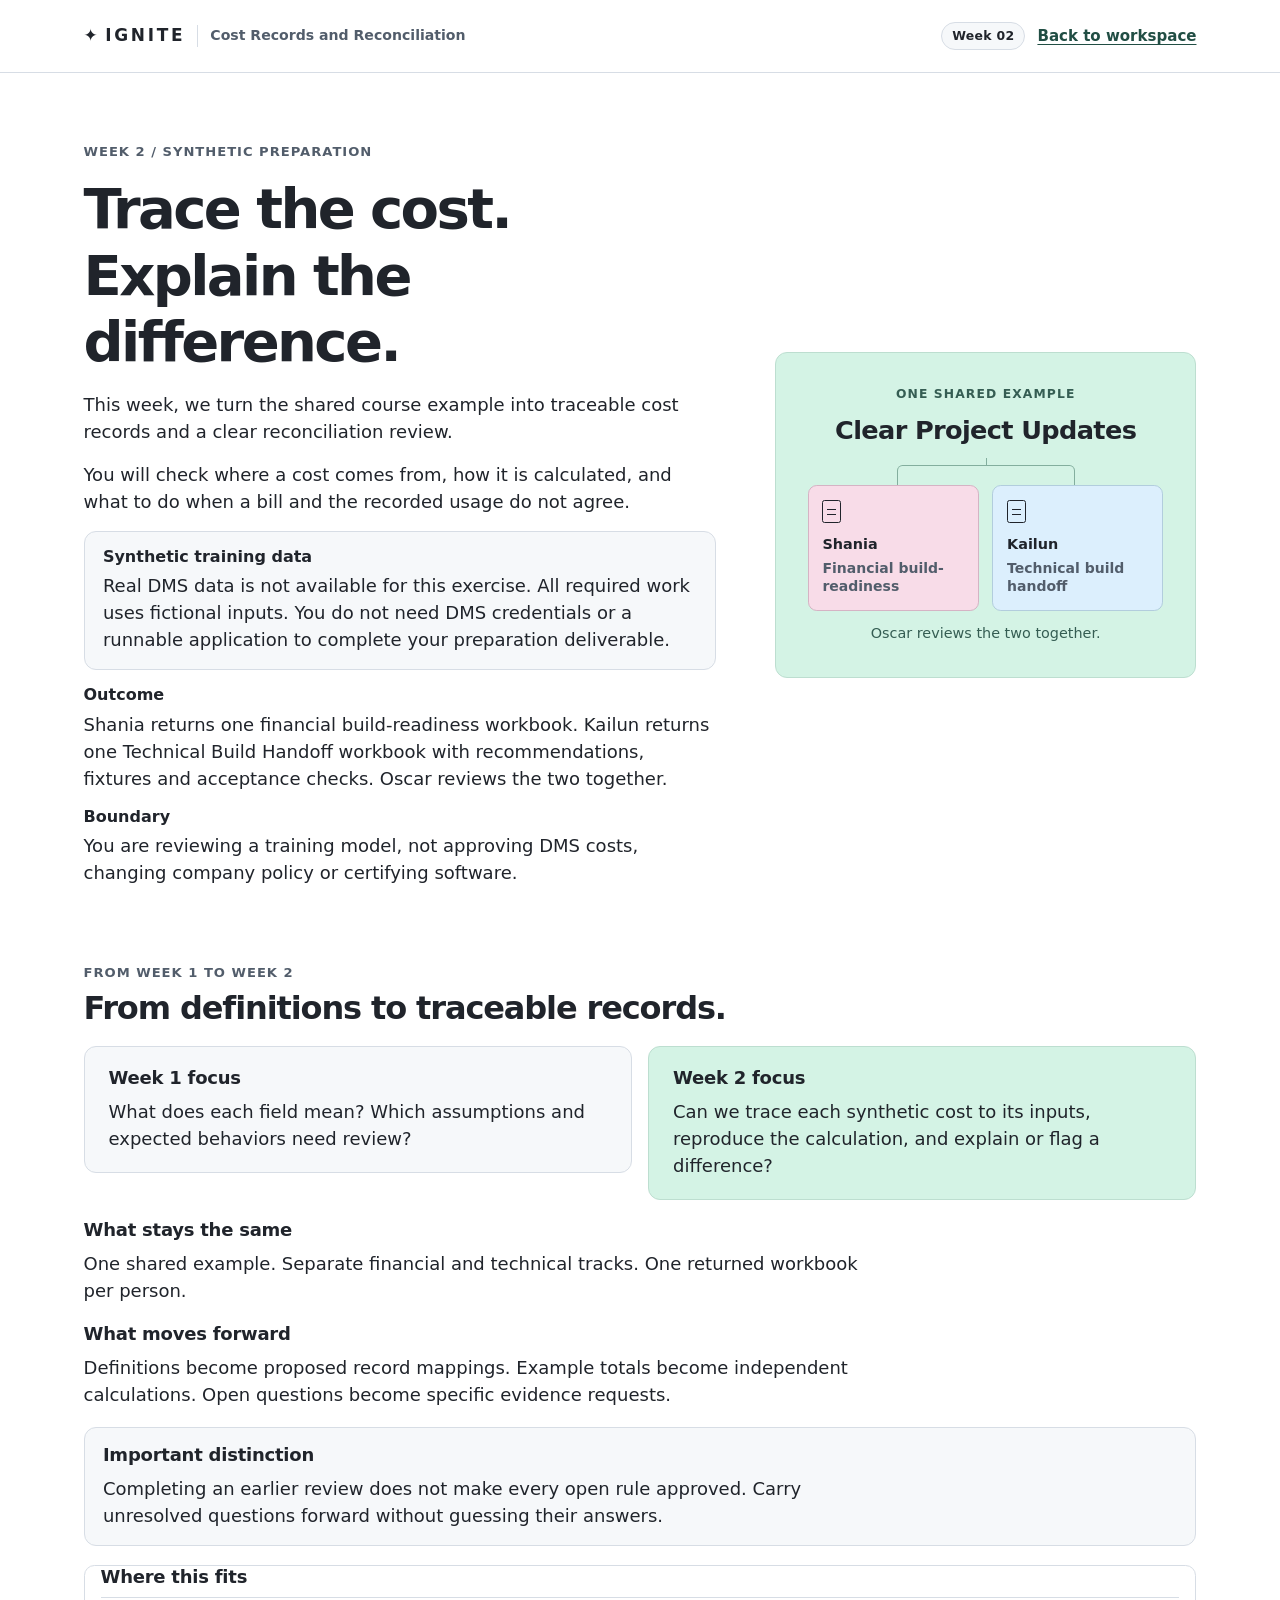
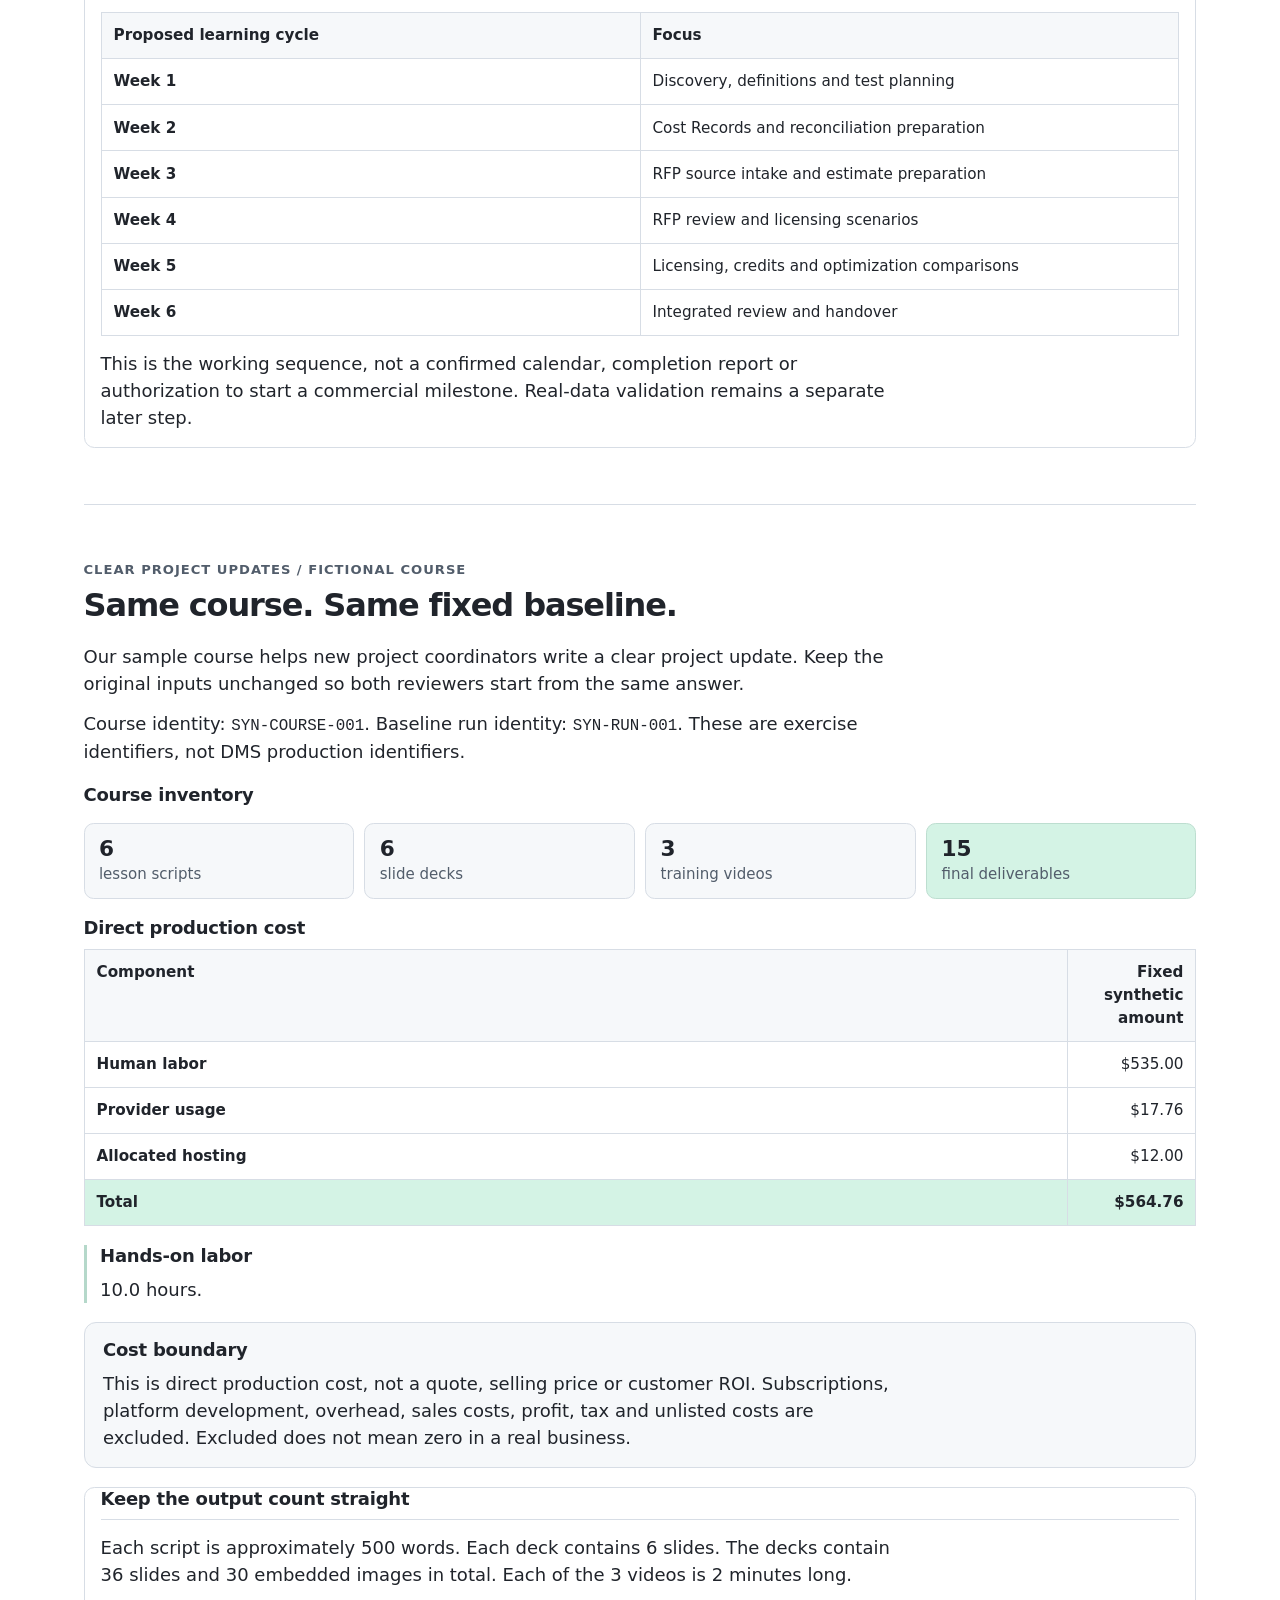
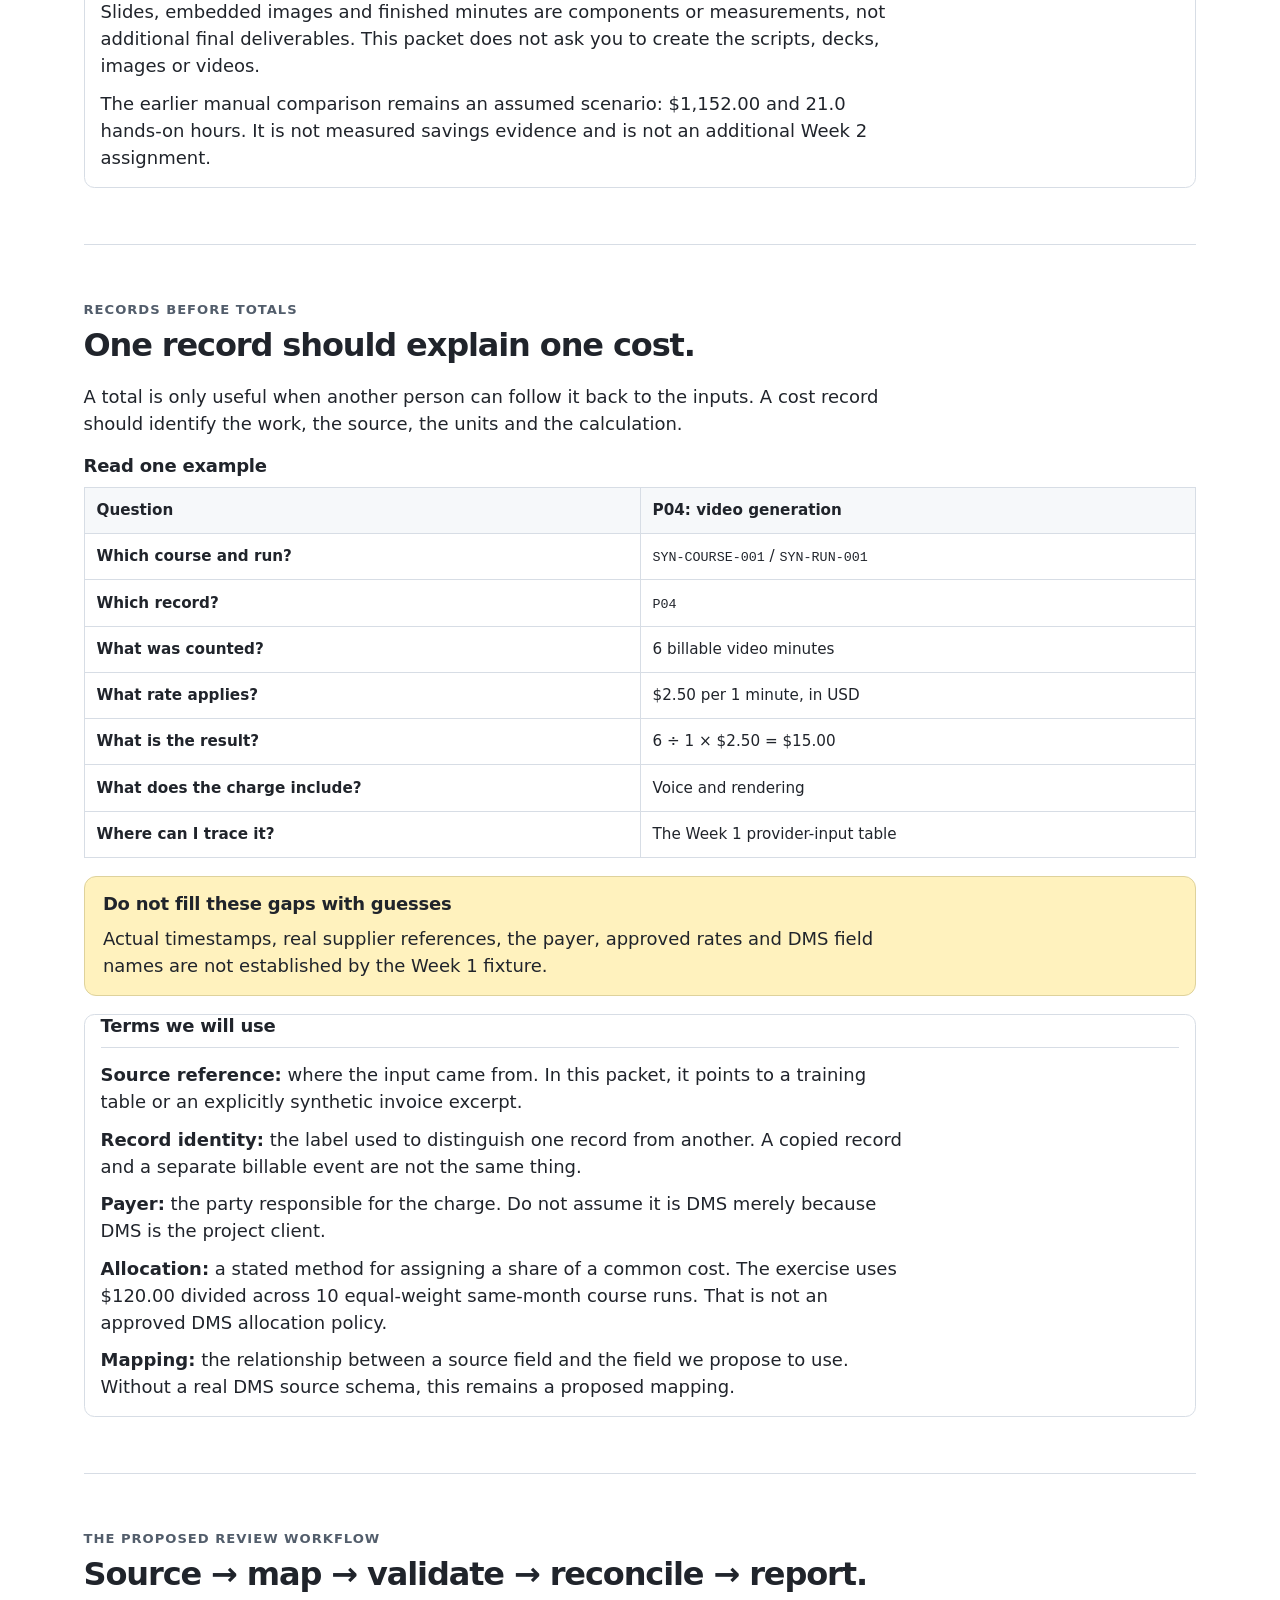
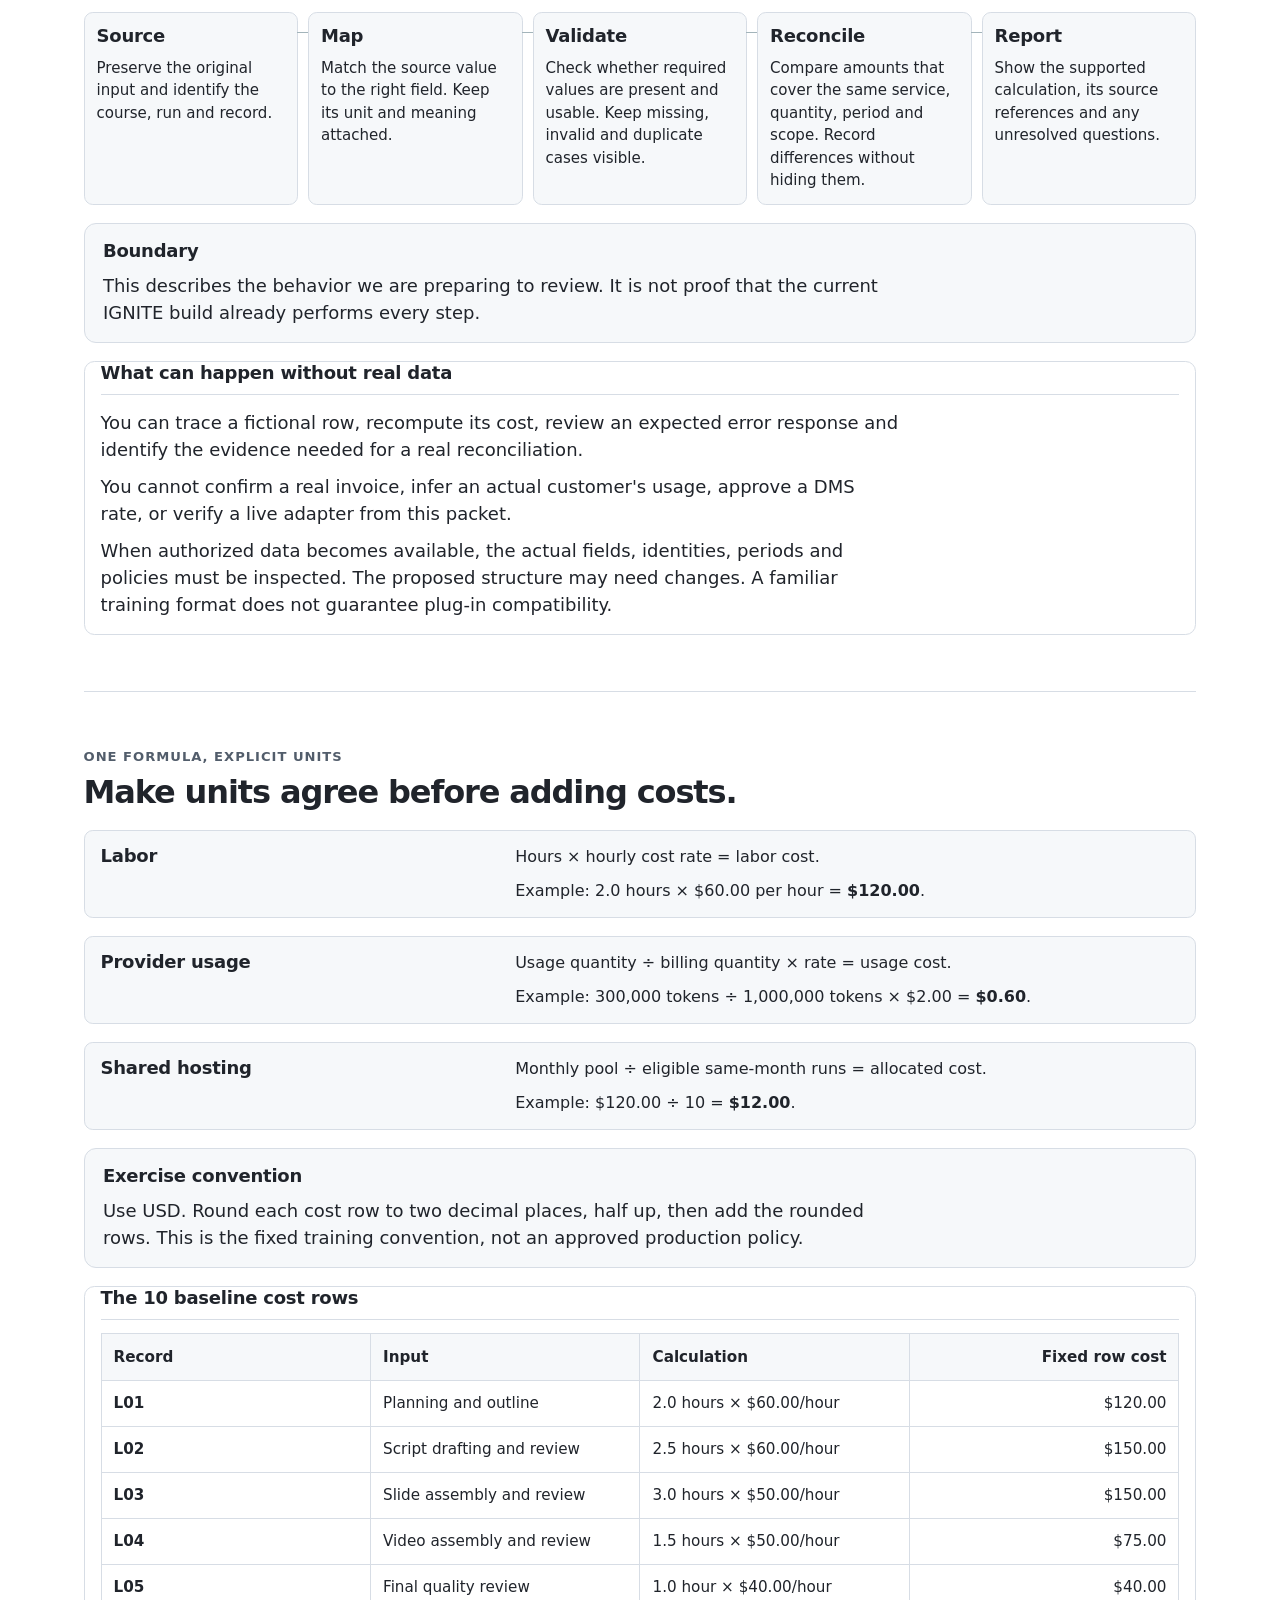
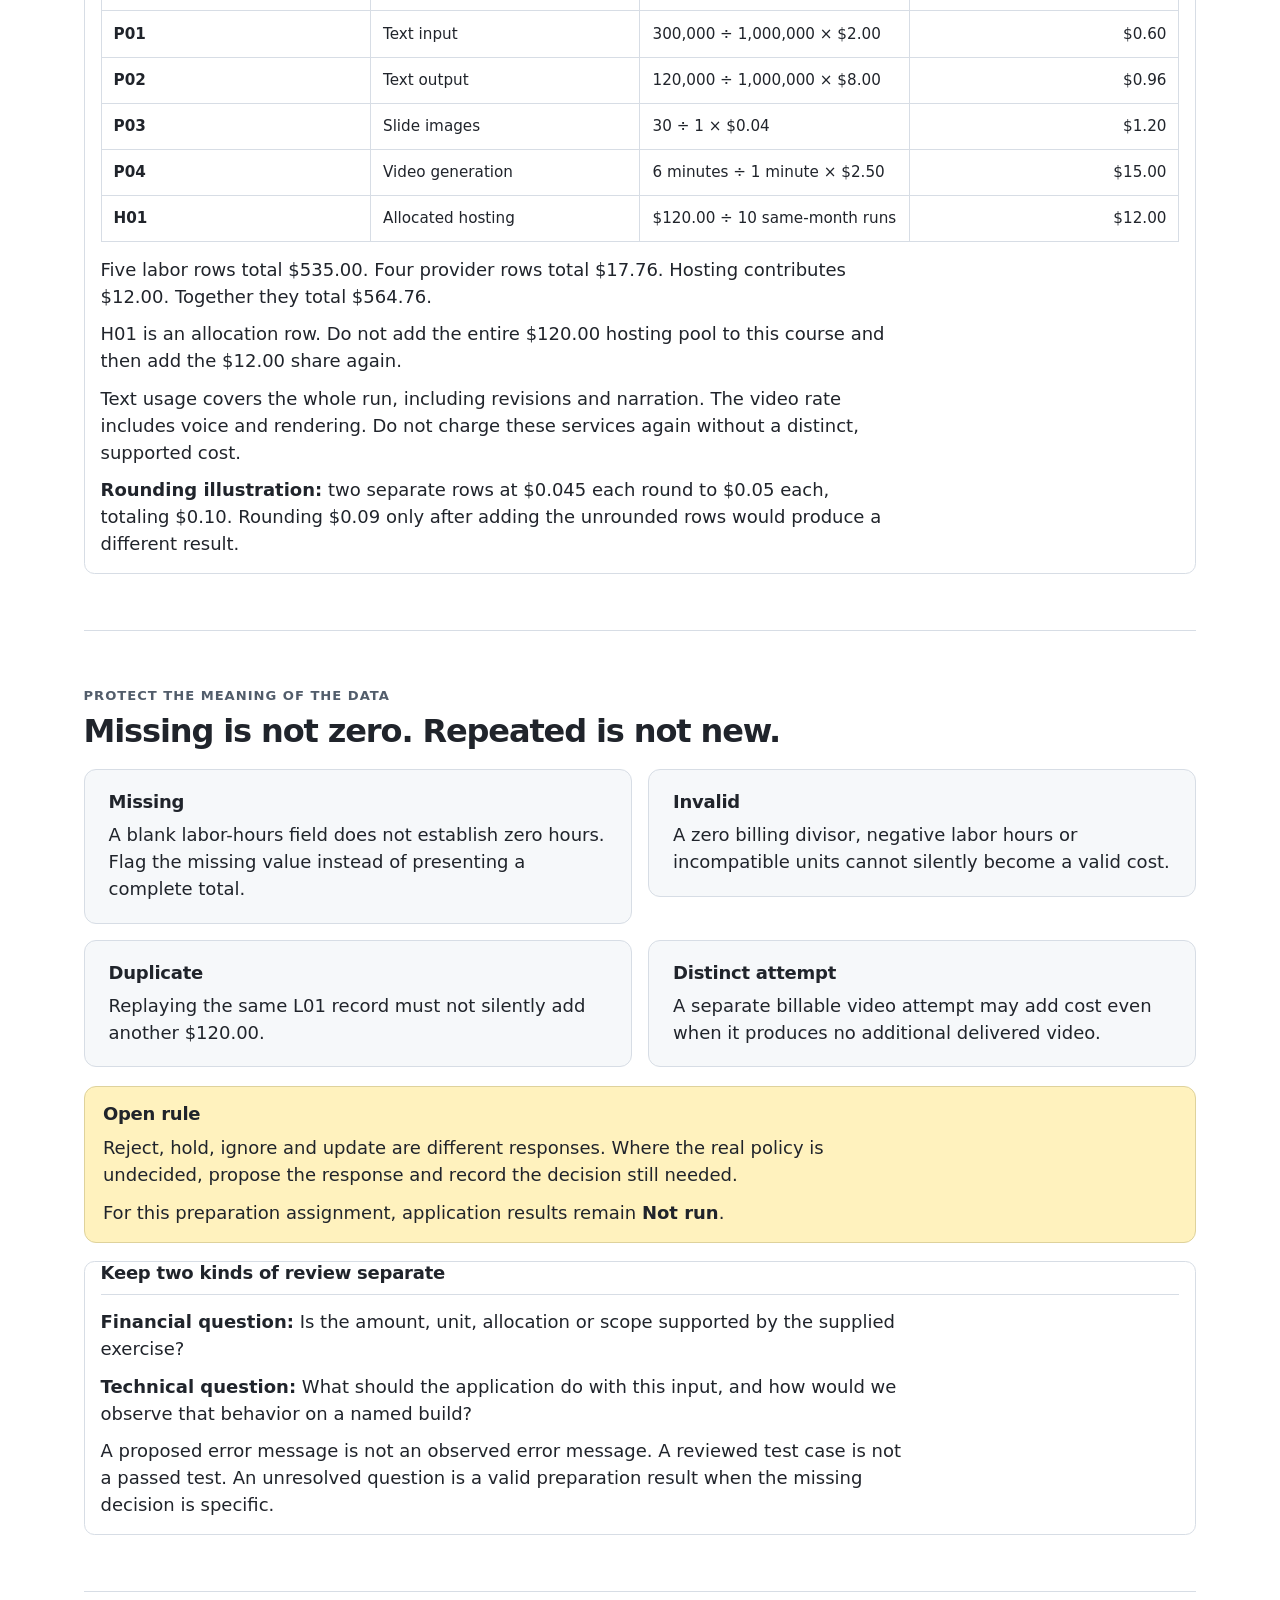
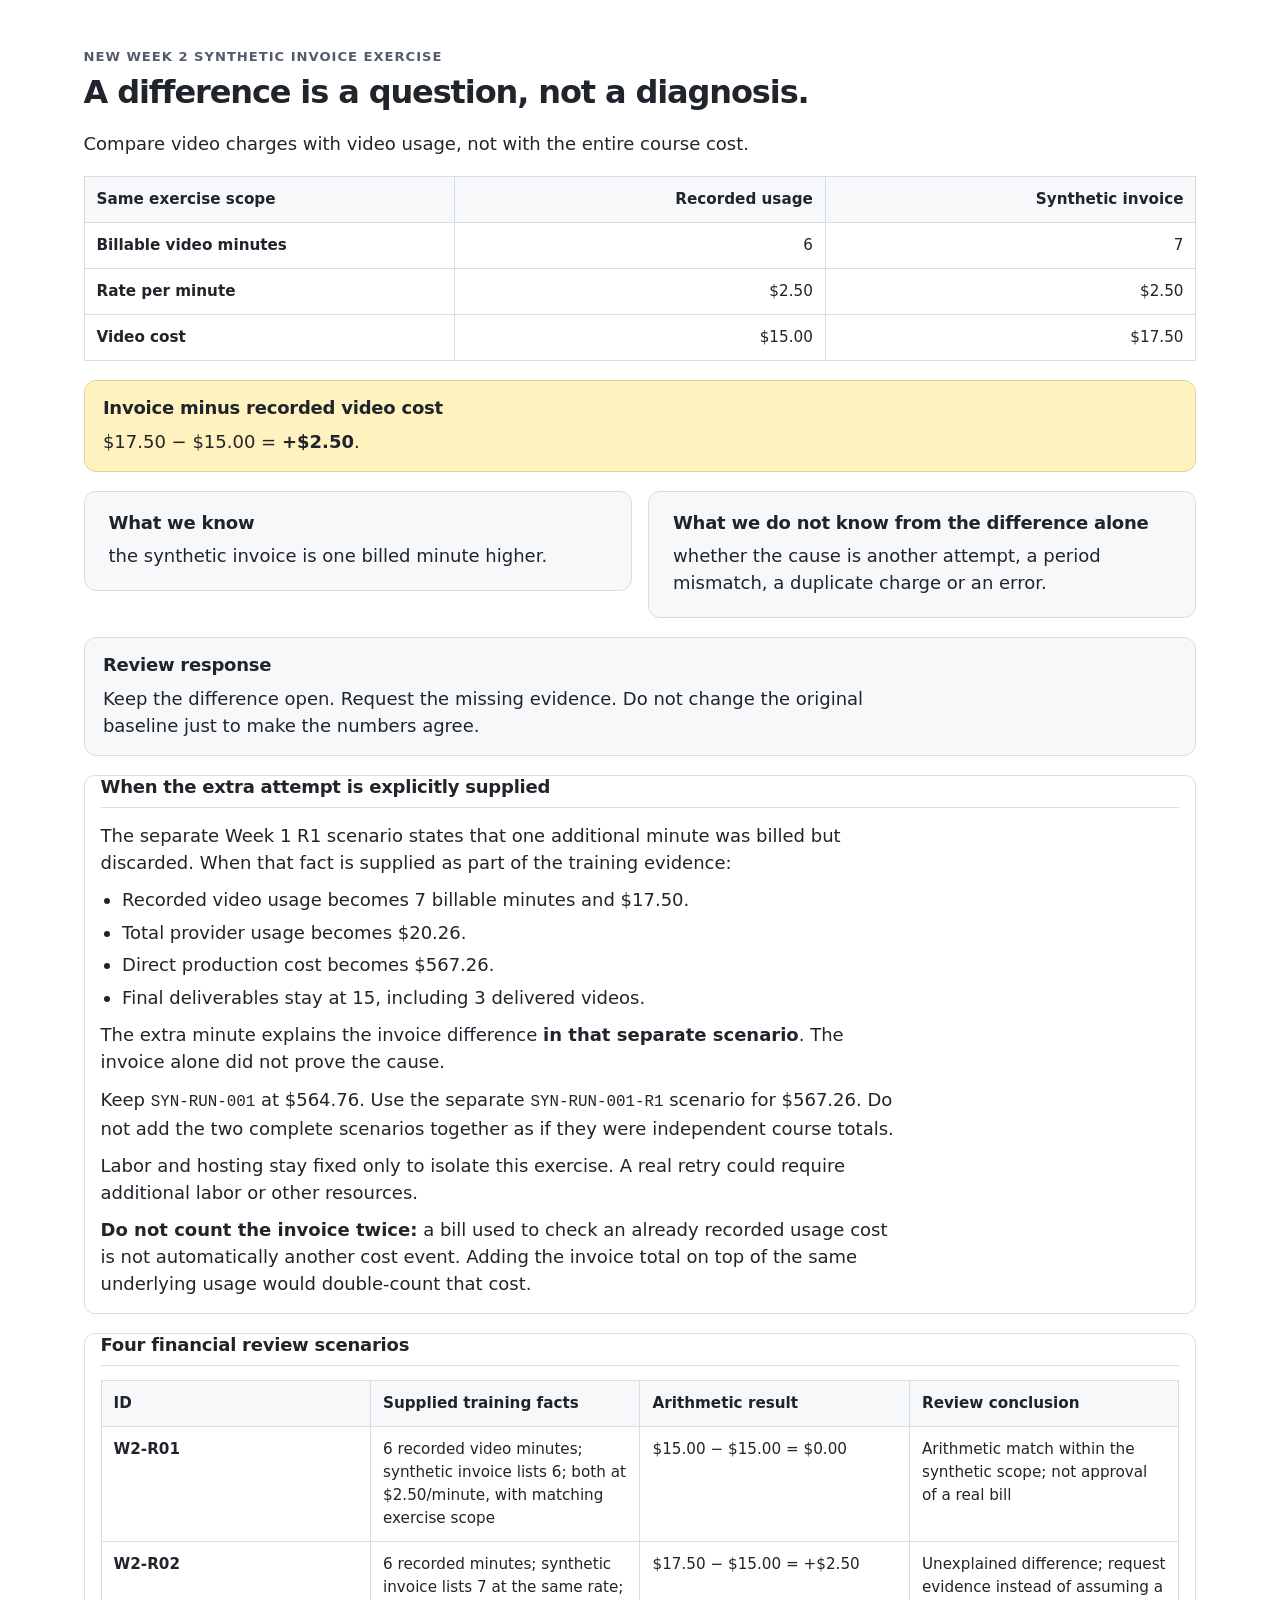
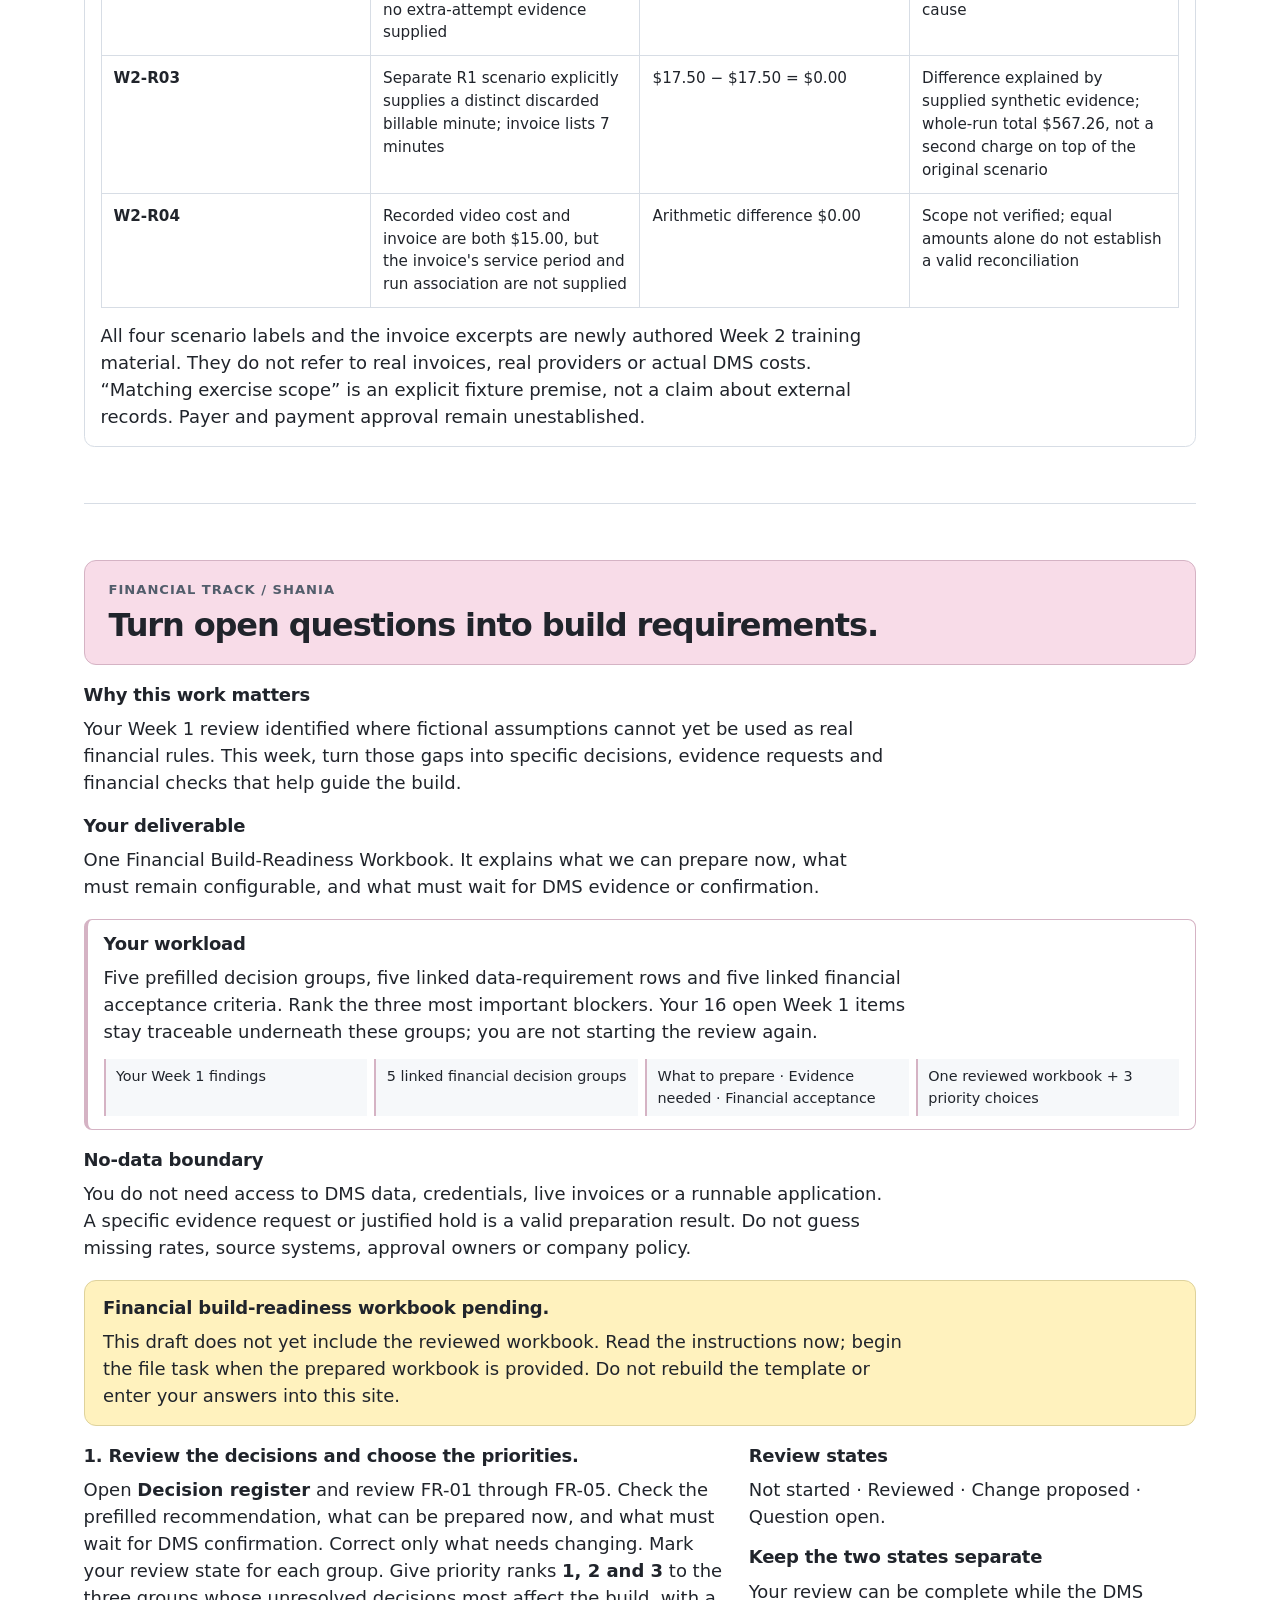
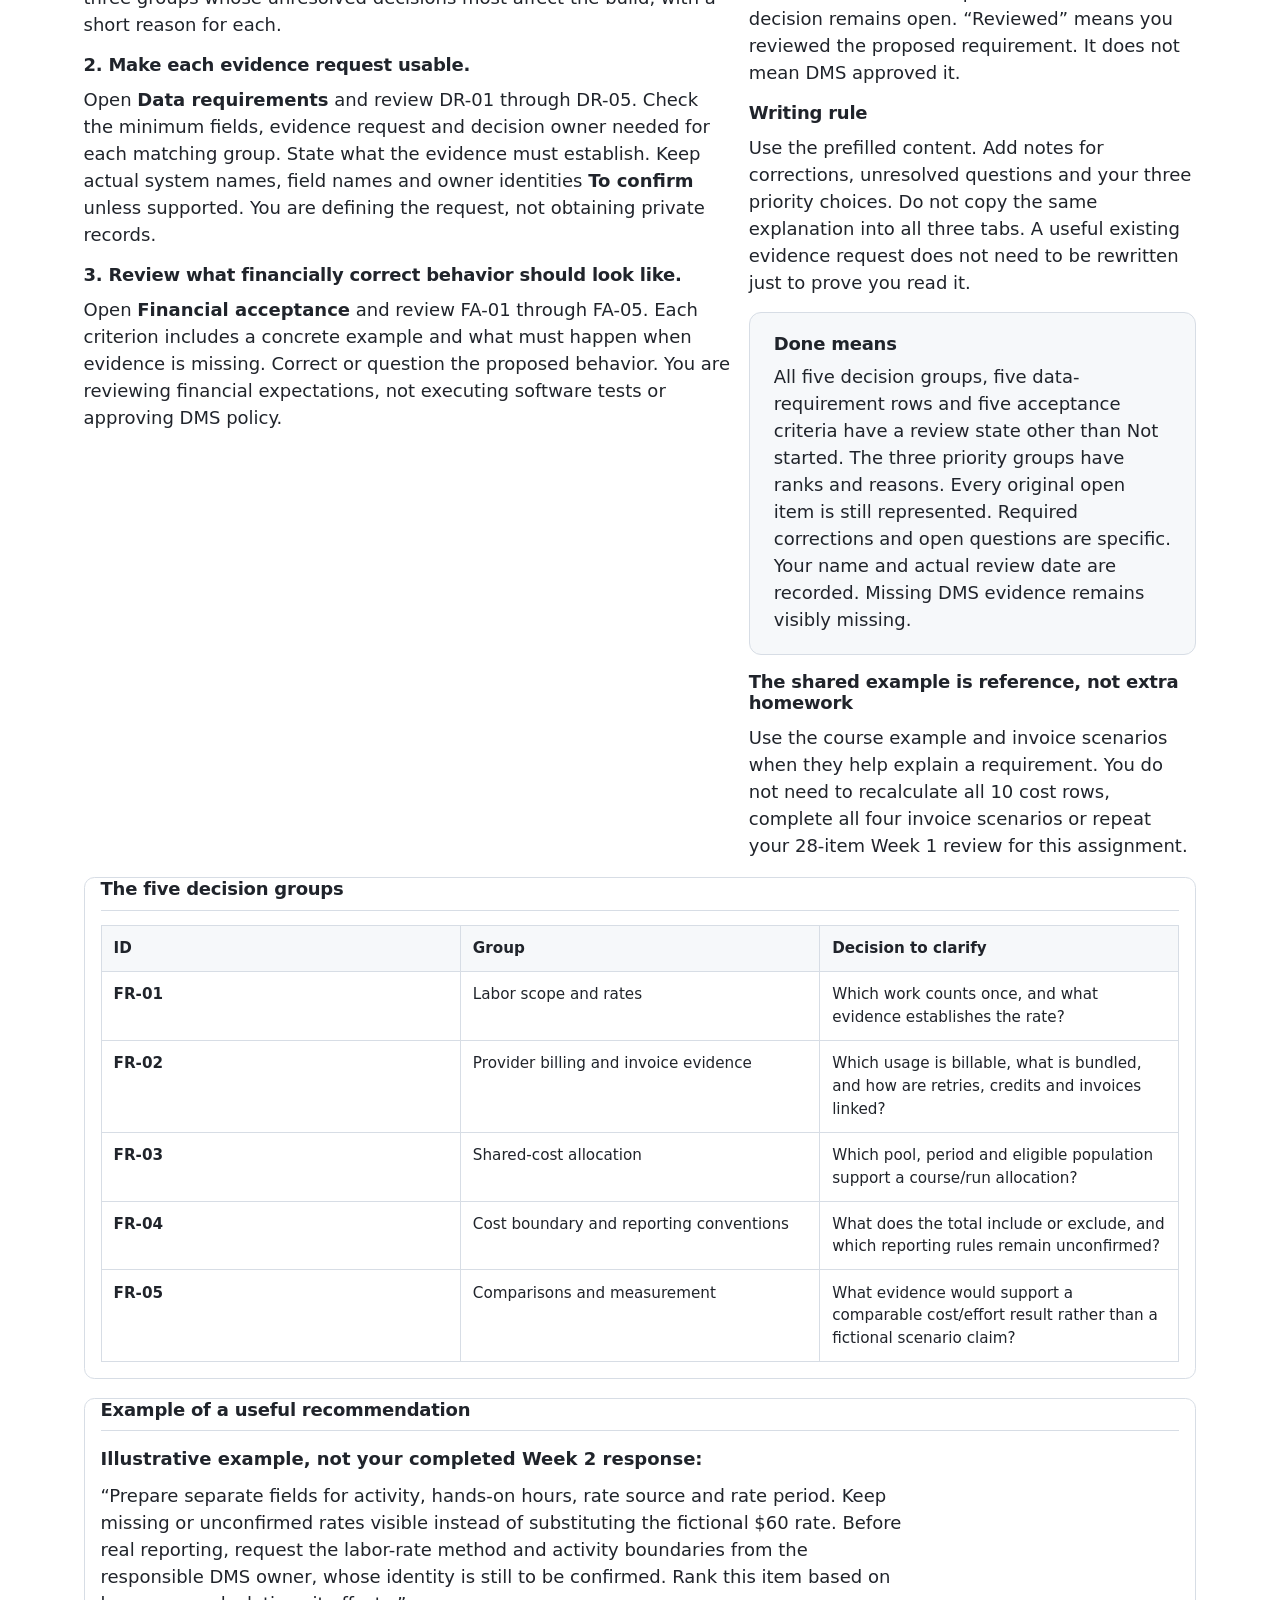
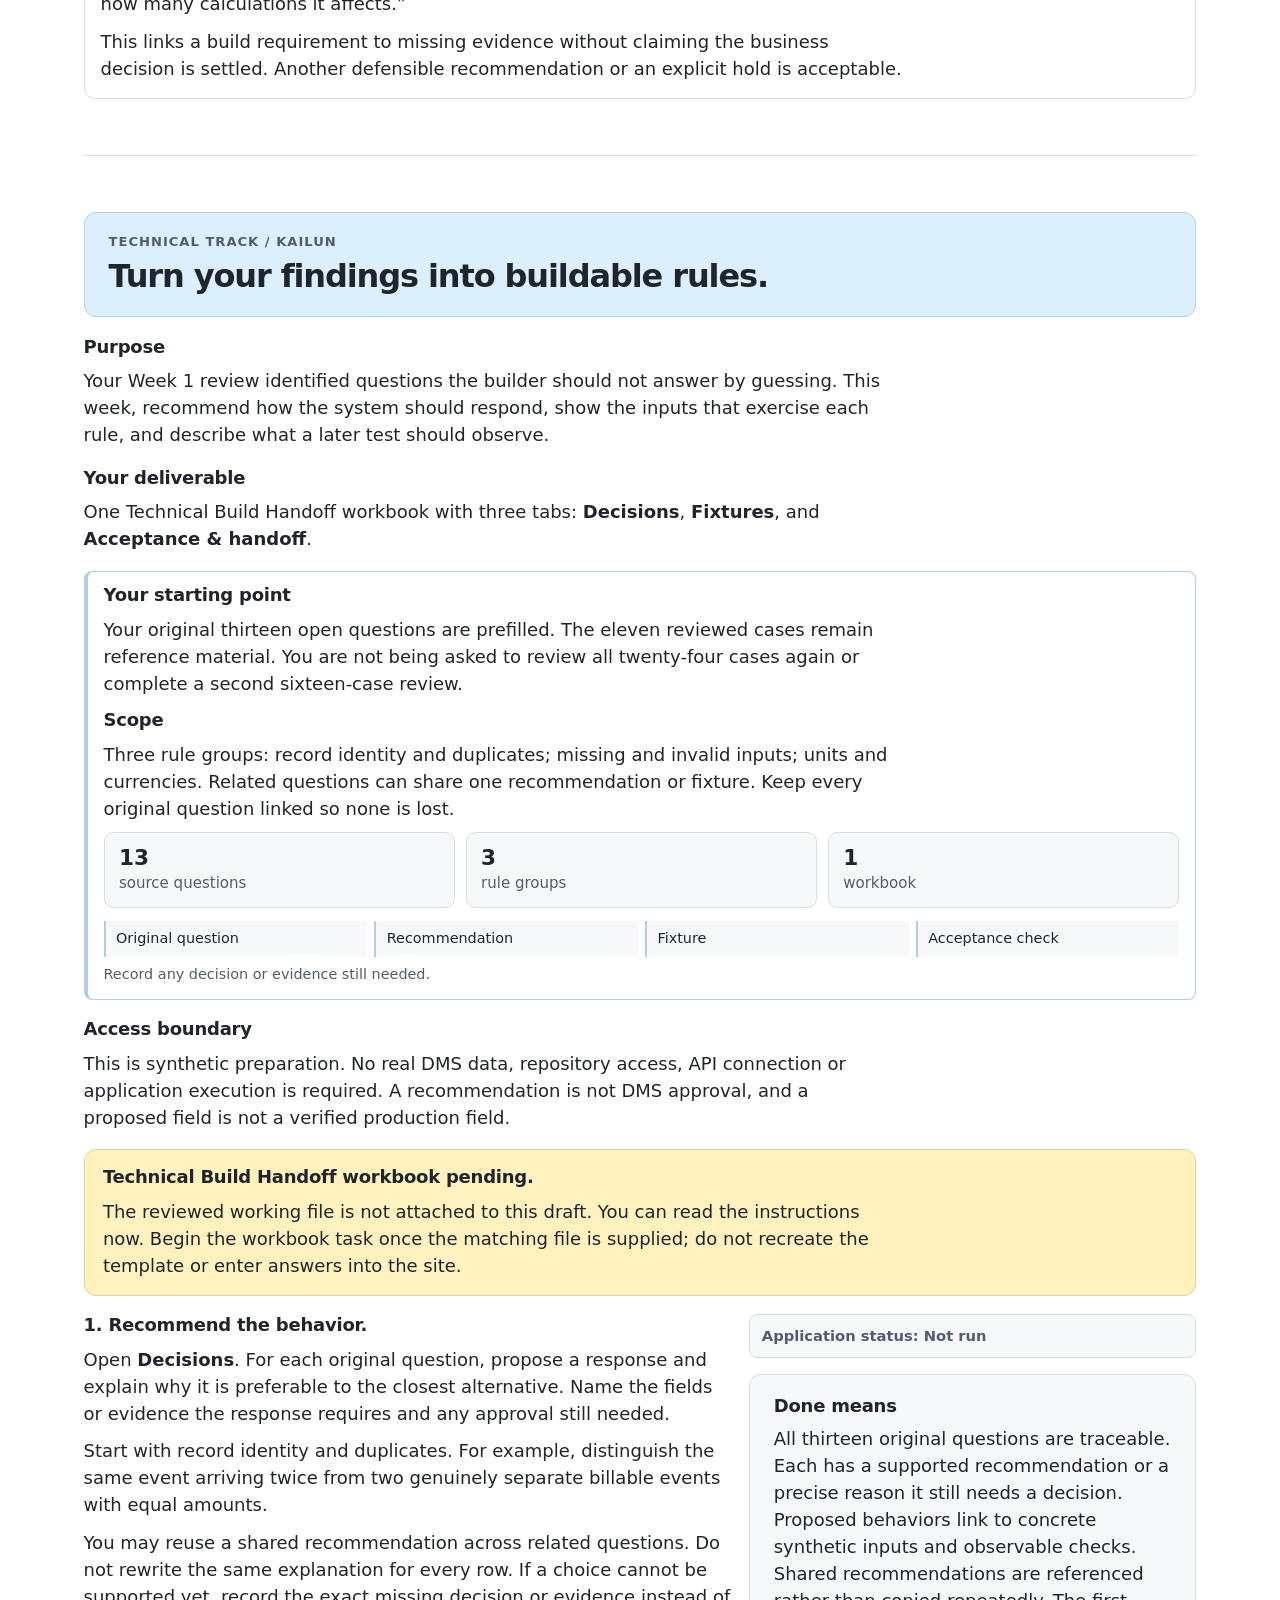
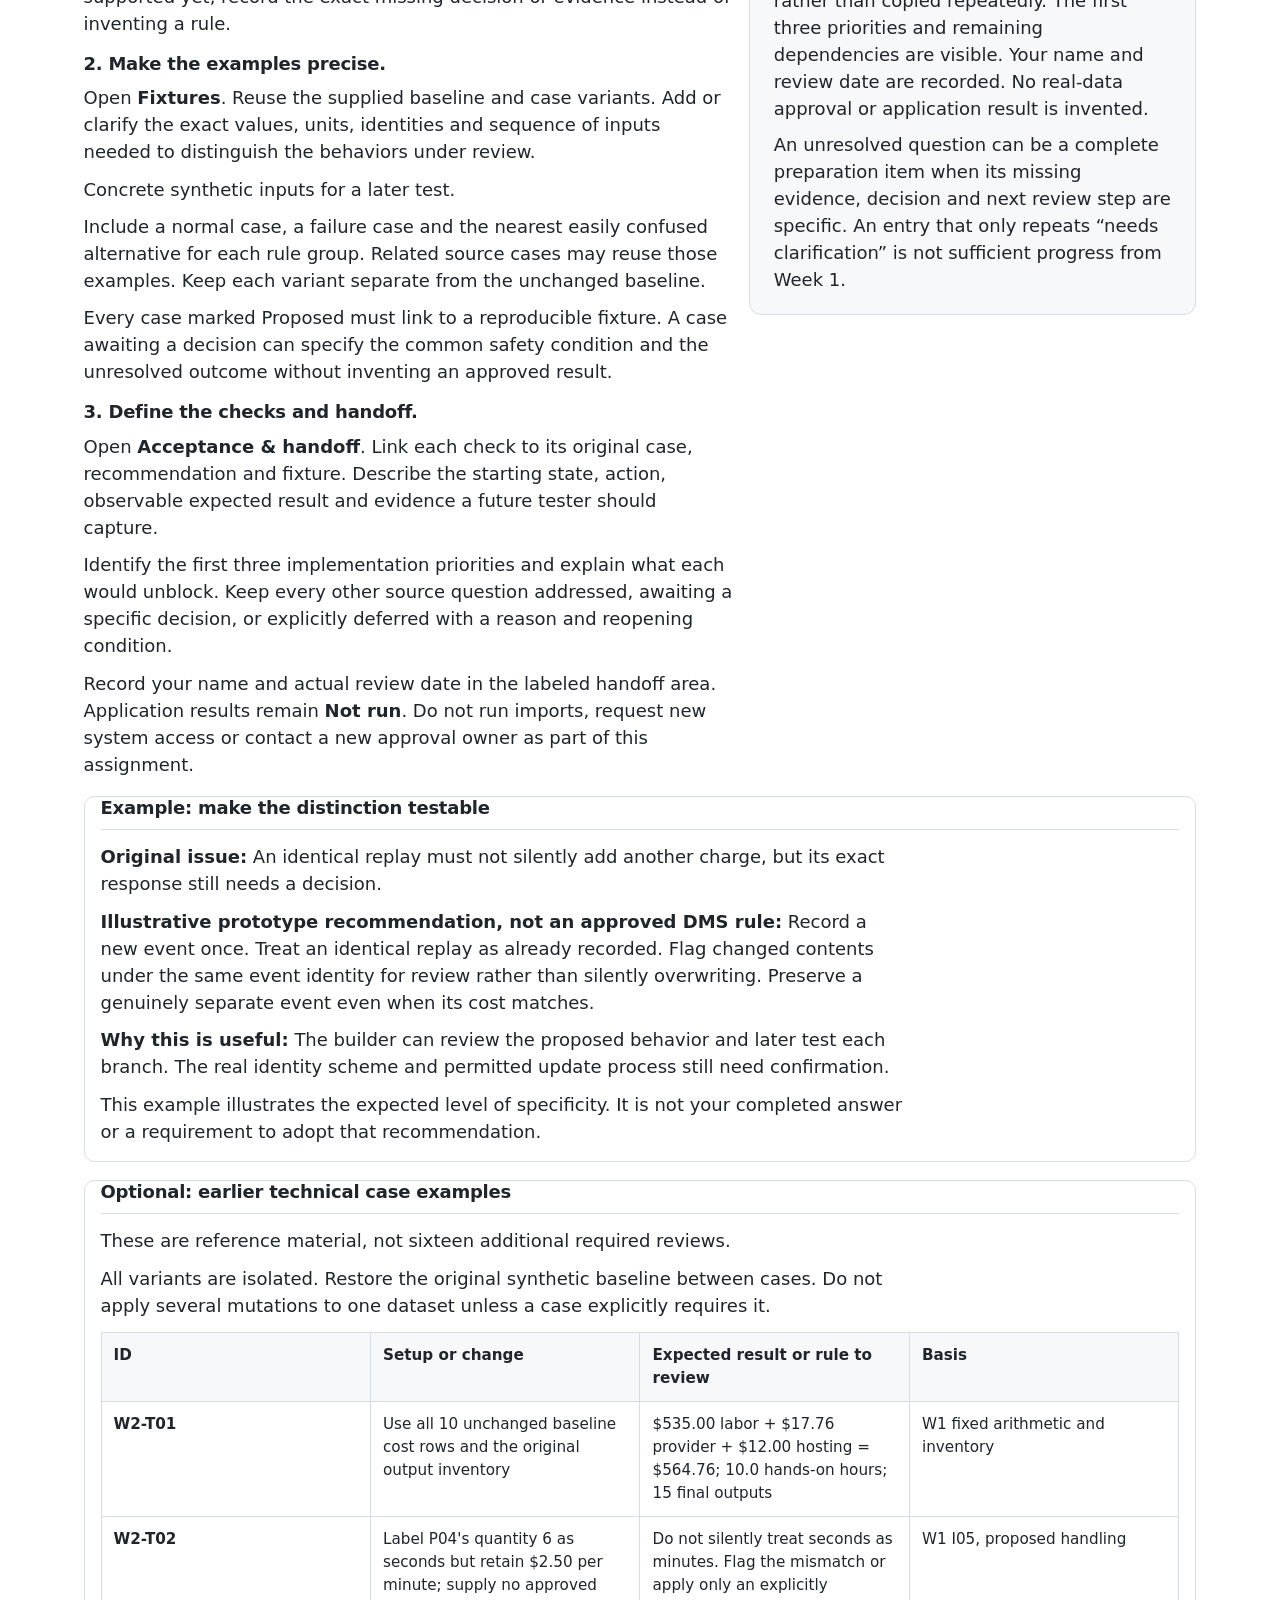
==== commit 7fd29fef: "Update IGNITE Week 2 assignments" ====
--- a/reading.html
+++ b/reading.html
@@ -33,13 +33,19 @@
 <p>You will check where a cost comes from, how it is calculated, and what to do when a bill and the recorded usage do not agree.</p>
       <div class="notice"><h2>Synthetic training data</h2><p>Real DMS data is not available for this exercise. All required work uses fictional inputs. You do not need DMS credentials or a runnable application to complete your preparation deliverable.</p></div>
       
-      <div class="copy-group"><h2>Outcome</h2><p>Shania returns one financial reconciliation workbook. Kailun returns one reviewed technical test plan. Oscar reviews the two together.</p></div><div class="copy-group"><h2>Boundary</h2><p>You are reviewing a training model, not approving DMS costs, changing company policy or certifying software.</p></div>
+      <div class="copy-group"><h2>Outcome</h2><p>Shania returns one financial build-readiness workbook. Kailun returns one Technical Build Handoff workbook with recommendations, fixtures and acceptance checks. Oscar reviews the two together.</p></div><div class="copy-group"><h2>Boundary</h2><p>You are reviewing a training model, not approving DMS costs, changing company policy or certifying software.</p></div>
     </div>
     <div class="hero-art" aria-hidden="true">
       <span class="art-caption">One shared example</span>
       <strong class="art-title">Clear Project Updates</strong>
       <div class="book-connector"></div>
-      <div class="book-pair"><div class="book book-financial"><span class="book-icon" aria-hidden="true"></span><span><strong>Shania</strong> <small>Financial reconciliation workbook</small></span></div><div class="book book-technical"><span class="book-icon" aria-hidden="true"></span><span><strong>Kailun</strong> <small>Technical test plan</small></span></div></div>
+      <div class="book-pair"><div class="book book-financial">
+    <span class="book-icon" aria-hidden="true"></span>
+    <span><strong>Shania</strong> <small>Financial build-readiness</small></span>
+  </div><div class="book book-technical">
+    <span class="book-icon" aria-hidden="true"></span>
+    <span><strong>Kailun</strong> <small>Technical build handoff</small></span>
+  </div></div>
       <span class="art-foot">Oscar reviews the two together.</span>
     </div>
   </section>
@@ -132,25 +138,32 @@
   </section><section id="financial" data-lesson="S09" class="lesson role role-financial" aria-labelledby="financial-title">
     <div class="section-heading">
       <p class="eyebrow">FINANCIAL TRACK / SHANIA</p>
-      <h2 id="financial-title">Recompute. Reconcile. Flag the gaps.</h2>
-    </div>
-    <div class="copy-group"><h3>Your deliverable</h3><p>One financial reconciliation workbook containing your calculation review, the four invoice scenarios and specific questions for later DMS confirmation.</p></div><div class="workload"><h3>Your workload</h3><ul class="inventory"><li class="metric"><strong>10</strong><span>baseline cost rows</span></li><li class="metric"><strong>4</strong><span>reconciliation scenarios</span></li><li class="metric"><strong>5</strong><span>prefilled real-data readiness questions</span></li></ul><p>You are not repeating all 28 Week 1 review entries.</p></div><div class="notice notice-warn role-status"><h3>Financial workbook pending</h3><p>Financial workbook not attached to this draft. Read the example now; begin the workbook task when the reviewed file is provided.</p></div><div class="role-grid"><div class="role-steps"><div class="copy-group"><h3>1. Recompute the baseline.</h3><p>In <strong>Cost review</strong>, use rows L01-L05, P01-P04 and H01. Fill <strong>Recomputed cost</strong> and <strong>Review state</strong>. Use the supplied quantities and rates. Keep the source-input columns unchanged.</p></div><div class="copy-group"><h3>2. Review the four differences.</h3><p>In <strong>Reconciliation</strong>, complete W2-R01 through W2-R04. Record the comparison scope, recorded amount, invoice amount, signed difference and conclusion. Add an evidence request where the conclusion remains open.</p></div><div class="copy-group"><h3>3. Record what still needs DMS evidence.</h3><p>Review the five entries in <strong>DMS questions</strong>. Keep unresolved items marked <strong>Question open</strong> and make each evidence request specific. Add your name, actual review date and return note on <strong>Start</strong>.</p></div></div><aside class="role-criteria"><div class="copy-group"><h3>Review states</h3><p>Not started · Reviewed · Change proposed · Question open.</p></div><div class="copy-group"><h3>Note rule</h3><p>Record the required calculations and conclusions for every assigned item. Add explanatory notes for differences, proposed changes and open questions. A matching reviewed cost row does not need a repetitive paragraph.</p></div><div class="panel"><h3>Done means</h3><p>All 10 cost rows have your independent calculation and review state. All 4 reconciliation scenarios have a conclusion. The 5 DMS questions are retained with a clear evidence request. Your name and review date are filled in. No unknown real value has been replaced with a guess.</p></div></aside></div>
-    <div class="reference expanded"><h3>A useful response</h3><div class="reference-body"><p class="copy-label"><strong>Example for W2-R02:</strong></p>
-<p>“Question open. The invoice is $2.50 above recorded video usage. Request the attempt-level usage record and matching service period. The difference alone does not prove a retry or overcharge.”</p>
-<p>This illustrates response quality. It is not a completed review on your behalf.</p>
-<p class="copy-label"><strong>The five prefilled questions:</strong></p>
-<div class="table-wrap"><table role="table"><thead role="rowgroup"><tr role="row"><th scope="col" role="columnheader">ID</th><th scope="col" role="columnheader">What is still unknown</th><th scope="col" role="columnheader">Evidence to request later</th></tr></thead><tbody role="rowgroup"><tr role="row"><th scope="row" role="rowheader" data-label="ID"><span class="cell-label" aria-hidden="true">ID</span><span class="cell-value">W2-Q01</span></th><td role="cell" data-label="What is still unknown"><span class="cell-label" aria-hidden="true">What is still unknown</span><span class="cell-value">Real source fields and identity rules</span></td><td role="cell" data-label="Evidence to request later"><span class="cell-label" aria-hidden="true">Evidence to request later</span><span class="cell-value">An authorized redacted sample or schema, with definitions for course, run and event identifiers</span></td></tr><tr role="row"><th scope="row" role="rowheader" data-label="ID"><span class="cell-label" aria-hidden="true">ID</span><span class="cell-value">W2-Q02</span></th><td role="cell" data-label="What is still unknown"><span class="cell-label" aria-hidden="true">What is still unknown</span><span class="cell-value">Rate, billing unit and payer</span></td><td role="cell" data-label="Evidence to request later"><span class="cell-label" aria-hidden="true">Evidence to request later</span><span class="cell-value">Approved rate source, effective period, billing-unit definition and payer confirmation</span></td></tr><tr role="row"><th scope="row" role="rowheader" data-label="ID"><span class="cell-label" aria-hidden="true">ID</span><span class="cell-value">W2-Q03</span></th><td role="cell" data-label="What is still unknown"><span class="cell-label" aria-hidden="true">What is still unknown</span><span class="cell-value">Allocation and cost boundary</span></td><td role="cell" data-label="Evidence to request later"><span class="cell-label" aria-hidden="true">Evidence to request later</span><span class="cell-value">Documented allocation basis, eligible population and included/excluded cost categories</span></td></tr><tr role="row"><th scope="row" role="rowheader" data-label="ID"><span class="cell-label" aria-hidden="true">ID</span><span class="cell-value">W2-Q04</span></th><td role="cell" data-label="What is still unknown"><span class="cell-label" aria-hidden="true">What is still unknown</span><span class="cell-value">Invoice and usage scope</span></td><td role="cell" data-label="Evidence to request later"><span class="cell-label" aria-hidden="true">Evidence to request later</span><span class="cell-value">A permitted invoice example, matching usage records, period and credit/retry treatment</span></td></tr><tr role="row"><th scope="row" role="rowheader" data-label="ID"><span class="cell-label" aria-hidden="true">ID</span><span class="cell-value">W2-Q05</span></th><td role="cell" data-label="What is still unknown"><span class="cell-label" aria-hidden="true">What is still unknown</span><span class="cell-value">Review and approval responsibility</span></td><td role="cell" data-label="Evidence to request later"><span class="cell-label" aria-hidden="true">Evidence to request later</span><span class="cell-value">The authorized owners for financial rules, discrepancy resolution and acceptance</span></td></tr></tbody></table></div>
-<p>You do not need to obtain these private records to finish this assignment. Keep the requests in your workbook for Oscar to consolidate. Do not contact an unverified owner or seek new system access as part of this task.</p></div></div>
+      <h2 id="financial-title">Turn open questions into build requirements.</h2>
+    </div>
+    <div class="copy-group"><h3>Why this work matters</h3><p>Your Week 1 review identified where fictional assumptions cannot yet be used as real financial rules. This week, turn those gaps into specific decisions, evidence requests and financial checks that help guide the build.</p></div><div class="copy-group"><h3>Your deliverable</h3><p>One Financial Build-Readiness Workbook. It explains what we can prepare now, what must remain configurable, and what must wait for DMS evidence or confirmation.</p></div><div class="workload"><div class="copy-group"><h3>Your workload</h3><p>Five prefilled decision groups, five linked data-requirement rows and five linked financial acceptance criteria. Rank the three most important blockers. Your 16 open Week 1 items stay traceable underneath these groups; you are not starting the review again.</p></div><ol class="assignment-flow"><li>Your Week 1 findings</li><li>5 linked financial decision groups</li><li>What to prepare · Evidence needed · Financial acceptance</li><li>One reviewed workbook + 3 priority choices</li></ol></div><div class="copy-group"><h3>No-data boundary</h3><p>You do not need access to DMS data, credentials, live invoices or a runnable application. A specific evidence request or justified hold is a valid preparation result. Do not guess missing rates, source systems, approval owners or company policy.</p></div><div class="notice notice-warn role-status"><h3>Financial build-readiness workbook pending.</h3><p>This draft does not yet include the reviewed workbook. Read the instructions now; begin the file task when the prepared workbook is provided. Do not rebuild the template or enter your answers into this site.</p></div><div class="role-grid"><div class="role-steps"><div class="copy-group"><h3>1. Review the decisions and choose the priorities.</h3><p>Open <strong>Decision register</strong> and review FR-01 through FR-05. Check the prefilled recommendation, what can be prepared now, and what must wait for DMS confirmation. Correct only what needs changing. Mark your review state for each group. Give priority ranks <strong>1, 2 and 3</strong> to the three groups whose unresolved decisions most affect the build, with a short reason for each.</p></div><div class="copy-group"><h3>2. Make each evidence request usable.</h3><p>Open <strong>Data requirements</strong> and review DR-01 through DR-05. Check the minimum fields, evidence request and decision owner needed for each matching group. State what the evidence must establish. Keep actual system names, field names and owner identities <strong>To confirm</strong> unless supported. You are defining the request, not obtaining private records.</p></div><div class="copy-group"><h3>3. Review what financially correct behavior should look like.</h3><p>Open <strong>Financial acceptance</strong> and review FA-01 through FA-05. Each criterion includes a concrete example and what must happen when evidence is missing. Correct or question the proposed behavior. You are reviewing financial expectations, not executing software tests or approving DMS policy.</p></div></div><aside class="role-criteria"><div class="copy-group"><h3>Review states</h3><p>Not started · Reviewed · Change proposed · Question open.</p></div><div class="copy-group"><h3>Keep the two states separate</h3><p>Your review can be complete while the DMS decision remains open. “Reviewed” means you reviewed the proposed requirement. It does not mean DMS approved it.</p></div><div class="copy-group"><h3>Writing rule</h3><p>Use the prefilled content. Add notes for corrections, unresolved questions and your three priority choices. Do not copy the same explanation into all three tabs. A useful existing evidence request does not need to be rewritten just to prove you read it.</p></div><div class="panel"><h3>Done means</h3><p>All five decision groups, five data-requirement rows and five acceptance criteria have a review state other than Not started. The three priority groups have ranks and reasons. Every original open item is still represented. Required corrections and open questions are specific. Your name and actual review date are recorded. Missing DMS evidence remains visibly missing.</p></div><div class="copy-group"><h3>The shared example is reference, not extra homework</h3><p>Use the course example and invoice scenarios when they help explain a requirement. You do not need to recalculate all 10 cost rows, complete all four invoice scenarios or repeat your 28-item Week 1 review for this assignment.</p></div></aside></div>
+    <div class="reference expanded"><h3>The five decision groups</h3><div class="reference-body"><div class="table-wrap"><table role="table"><thead role="rowgroup"><tr role="row"><th scope="col" role="columnheader">ID</th><th scope="col" role="columnheader">Group</th><th scope="col" role="columnheader">Decision to clarify</th></tr></thead><tbody role="rowgroup"><tr role="row"><th scope="row" role="rowheader" data-label="ID"><span class="cell-label" aria-hidden="true">ID</span><span class="cell-value">FR-01</span></th><td role="cell" data-label="Group"><span class="cell-label" aria-hidden="true">Group</span><span class="cell-value">Labor scope and rates</span></td><td role="cell" data-label="Decision to clarify"><span class="cell-label" aria-hidden="true">Decision to clarify</span><span class="cell-value">Which work counts once, and what evidence establishes the rate?</span></td></tr><tr role="row"><th scope="row" role="rowheader" data-label="ID"><span class="cell-label" aria-hidden="true">ID</span><span class="cell-value">FR-02</span></th><td role="cell" data-label="Group"><span class="cell-label" aria-hidden="true">Group</span><span class="cell-value">Provider billing and invoice evidence</span></td><td role="cell" data-label="Decision to clarify"><span class="cell-label" aria-hidden="true">Decision to clarify</span><span class="cell-value">Which usage is billable, what is bundled, and how are retries, credits and invoices linked?</span></td></tr><tr role="row"><th scope="row" role="rowheader" data-label="ID"><span class="cell-label" aria-hidden="true">ID</span><span class="cell-value">FR-03</span></th><td role="cell" data-label="Group"><span class="cell-label" aria-hidden="true">Group</span><span class="cell-value">Shared-cost allocation</span></td><td role="cell" data-label="Decision to clarify"><span class="cell-label" aria-hidden="true">Decision to clarify</span><span class="cell-value">Which pool, period and eligible population support a course/run allocation?</span></td></tr><tr role="row"><th scope="row" role="rowheader" data-label="ID"><span class="cell-label" aria-hidden="true">ID</span><span class="cell-value">FR-04</span></th><td role="cell" data-label="Group"><span class="cell-label" aria-hidden="true">Group</span><span class="cell-value">Cost boundary and reporting conventions</span></td><td role="cell" data-label="Decision to clarify"><span class="cell-label" aria-hidden="true">Decision to clarify</span><span class="cell-value">What does the total include or exclude, and which reporting rules remain unconfirmed?</span></td></tr><tr role="row"><th scope="row" role="rowheader" data-label="ID"><span class="cell-label" aria-hidden="true">ID</span><span class="cell-value">FR-05</span></th><td role="cell" data-label="Group"><span class="cell-label" aria-hidden="true">Group</span><span class="cell-value">Comparisons and measurement</span></td><td role="cell" data-label="Decision to clarify"><span class="cell-label" aria-hidden="true">Decision to clarify</span><span class="cell-value">What evidence would support a comparable cost/effort result rather than a fictional scenario claim?</span></td></tr></tbody></table></div></div></div><div class="reference expanded"><h3>Example of a useful recommendation</h3><div class="reference-body"><p class="copy-label"><strong>Illustrative example, not your completed Week 2 response:</strong></p>
+<p>“Prepare separate fields for activity, hands-on hours, rate source and rate period. Keep missing or unconfirmed rates visible instead of substituting the fictional $60 rate. Before real reporting, request the labor-rate method and activity boundaries from the responsible DMS owner, whose identity is still to be confirmed. Rank this item based on how many calculations it affects.”</p>
+<p>This links a build requirement to missing evidence without claiming the business decision is settled. Another defensible recommendation or an explicit hold is acceptable.</p></div></div>
     
   </section><section id="technical" data-lesson="S10" class="lesson role role-technical" aria-labelledby="technical-title">
     <div class="section-heading">
       <p class="eyebrow">TECHNICAL TRACK / KAILUN</p>
-      <h2 id="technical-title">Specify the checks. Keep results honest.</h2>
-    </div>
-    <div class="copy-group"><h3>Your deliverable</h3><p>One reviewed technical workbook describing what the Cost Records workflow should do and how an authorized reviewer could test it later.</p></div><div class="workload"><h3>Your workload</h3><ul class="inventory"><li class="metric"><strong>16</strong><span>focused Week 2 cases</span></li></ul><p>You are not automatically repeating all 24 Week 1 cases. The required task is test-plan review, not application execution.</p></div><div class="notice notice-warn role-status"><h3>Technical workbook pending</h3><p>Technical workbook not attached to this draft. Read the example now; begin the workbook task when the reviewed file is provided.</p></div><div class="role-grid"><div class="role-steps"><div class="copy-group"><h3>1. Check the fixture and the first three cases.</h3><p>Read <strong>Fixture guide</strong>. Start with W2-T01 for the baseline, W2-T04 for missing labor hours, and W2-T11 for a duplicated labor record.</p></div><div class="copy-group"><h3>2. Review the full matrix.</h3><p>In <strong>Test matrix</strong>, review W2-T01 through W2-T16. Fill <strong>Review state</strong> for every case. Use <strong>Review note</strong> for a proposed change, unclear expectation or missing decision. The prefilled setup and expected behavior remain available for every case.</p></div><div class="copy-group"><h3>3. Return preparation, not invented execution results.</h3><p>Complete your name, actual review date and priorities on <strong>Start</strong>. Keep all <strong>Application status</strong> entries in <strong>Run log</strong> at <strong>Not run</strong> for this preparation return.</p></div></div><aside class="role-criteria"><div class="copy-group"><h3>Review states</h3><p>Not started · Reviewed · Change proposed · Question open.</p></div><p class="status"><strong>Application status:</strong> Not run</p><div class="panel"><h3>Done means</h3><p>All 16 cases have a review state. Questions and changes have actionable notes. Expected behavior is separate from observed behavior. Your return details are complete. Application execution is not claimed.</p></div></aside></div>
-    <div class="reference expanded"><h3>A useful response</h3><div class="reference-body"><p class="copy-label"><strong>Example for W2-T11:</strong></p>
-<p>“Question open. Replaying the same L01 identity and payload must not add another $120. Confirm whether the target rejects, ignores or updates the replay, and what response should be recorded.”</p>
-<p>This is an expected-behavior review, not a statement that the current application passed the case.</p></div></div><div class="reference expanded"><h3>The 16 proposed cases</h3><div class="reference-body"><p>All variants are isolated. Restore the original synthetic baseline between cases. Do not apply several mutations to one dataset unless a case explicitly requires it.</p>
+      <h2 id="technical-title">Turn your findings into buildable rules.</h2>
+    </div>
+    <div class="copy-group"><h3>Purpose</h3><p>Your Week 1 review identified questions the builder should not answer by guessing. This week, recommend how the system should respond, show the inputs that exercise each rule, and describe what a later test should observe.</p></div><div class="copy-group"><h3>Your deliverable</h3><p>One Technical Build Handoff workbook with three tabs: <strong>Decisions</strong>, <strong>Fixtures</strong>, and <strong>Acceptance &amp; handoff</strong>.</p></div><div class="workload"><div class="copy-group"><h3>Your starting point</h3><p>Your original thirteen open questions are prefilled. The eleven reviewed cases remain reference material. You are not being asked to review all twenty-four cases again or complete a second sixteen-case review.</p></div><div class="copy-group"><h3>Scope</h3><p>Three rule groups: record identity and duplicates; missing and invalid inputs; units and currencies. Related questions can share one recommendation or fixture. Keep every original question linked so none is lost.</p></div><ul class="inventory"><li class="metric"><strong>13</strong> <span>source questions</span></li><li class="metric"><strong>3</strong> <span>rule groups</span></li><li class="metric"><strong>1</strong> <span>workbook</span></li></ul><ol class="assignment-flow"><li>Original question</li><li>Recommendation</li><li>Fixture</li><li>Acceptance check</li></ol><p class="flow-note">Record any decision or evidence still needed.</p></div><div class="copy-group"><h3>Access boundary</h3><p>This is synthetic preparation. No real DMS data, repository access, API connection or application execution is required. A recommendation is not DMS approval, and a proposed field is not a verified production field.</p></div><div class="notice notice-warn role-status"><h3>Technical Build Handoff workbook pending.</h3><p>The reviewed working file is not attached to this draft. You can read the instructions now. Begin the workbook task once the matching file is supplied; do not recreate the template or enter answers into the site.</p></div><div class="role-grid"><div class="role-steps"><div class="copy-group"><h3>1. Recommend the behavior.</h3><p>Open <strong>Decisions</strong>. For each original question, propose a response and explain why it is preferable to the closest alternative. Name the fields or evidence the response requires and any approval still needed.</p>
+<p>Start with record identity and duplicates. For example, distinguish the same event arriving twice from two genuinely separate billable events with equal amounts.</p>
+<p>You may reuse a shared recommendation across related questions. Do not rewrite the same explanation for every row. If a choice cannot be supported yet, record the exact missing decision or evidence instead of inventing a rule.</p></div><div class="copy-group"><h3>2. Make the examples precise.</h3><p>Open <strong>Fixtures</strong>. Reuse the supplied baseline and case variants. Add or clarify the exact values, units, identities and sequence of inputs needed to distinguish the behaviors under review.</p>
+<p>Concrete synthetic inputs for a later test.</p>
+<p>Include a normal case, a failure case and the nearest easily confused alternative for each rule group. Related source cases may reuse those examples. Keep each variant separate from the unchanged baseline.</p>
+<p>Every case marked Proposed must link to a reproducible fixture. A case awaiting a decision can specify the common safety condition and the unresolved outcome without inventing an approved result.</p></div><div class="copy-group"><h3>3. Define the checks and handoff.</h3><p>Open <strong>Acceptance &amp; handoff</strong>. Link each check to its original case, recommendation and fixture. Describe the starting state, action, observable expected result and evidence a future tester should capture.</p>
+<p>Identify the first three implementation priorities and explain what each would unblock. Keep every other source question addressed, awaiting a specific decision, or explicitly deferred with a reason and reopening condition.</p>
+<p>Record your name and actual review date in the labeled handoff area. Application results remain <strong>Not run</strong>. Do not run imports, request new system access or contact a new approval owner as part of this assignment.</p></div></div><aside class="role-criteria"><p class="status"><strong>Application status:</strong> Not run</p><div class="panel"><h3>Done means</h3><p>All thirteen original questions are traceable. Each has a supported recommendation or a precise reason it still needs a decision. Proposed behaviors link to concrete synthetic inputs and observable checks. Shared recommendations are referenced rather than copied repeatedly. The first three priorities and remaining dependencies are visible. Your name and review date are recorded. No real-data approval or application result is invented.</p>
+<p>An unresolved question can be a complete preparation item when its missing evidence, decision and next review step are specific. An entry that only repeats “needs clarification” is not sufficient progress from Week 1.</p></div></aside></div>
+    <div class="reference expanded"><h3>Example: make the distinction testable</h3><div class="reference-body"><p><strong>Original issue:</strong> An identical replay must not silently add another charge, but its exact response still needs a decision.</p>
+<p><strong>Illustrative prototype recommendation, not an approved DMS rule:</strong> Record a new event once. Treat an identical replay as already recorded. Flag changed contents under the same event identity for review rather than silently overwriting. Preserve a genuinely separate event even when its cost matches.</p>
+<p><strong>Why this is useful:</strong> The builder can review the proposed behavior and later test each branch. The real identity scheme and permitted update process still need confirmation.</p>
+<p>This example illustrates the expected level of specificity. It is not your completed answer or a requirement to adopt that recommendation.</p></div></div><div class="reference expanded"><h3>Optional: earlier technical case examples</h3><div class="reference-body"><p>These are reference material, not sixteen additional required reviews.</p>
+<p>All variants are isolated. Restore the original synthetic baseline between cases. Do not apply several mutations to one dataset unless a case explicitly requires it.</p>
 <div class="table-wrap"><table role="table"><thead role="rowgroup"><tr role="row"><th scope="col" role="columnheader">ID</th><th scope="col" role="columnheader">Setup or change</th><th scope="col" role="columnheader">Expected result or rule to review</th><th scope="col" role="columnheader">Basis</th></tr></thead><tbody role="rowgroup"><tr role="row"><th scope="row" role="rowheader" data-label="ID"><span class="cell-label" aria-hidden="true">ID</span><span class="cell-value">W2-T01</span></th><td role="cell" data-label="Setup or change"><span class="cell-label" aria-hidden="true">Setup or change</span><span class="cell-value">Use all 10 unchanged baseline cost rows and the original output inventory</span></td><td role="cell" data-label="Expected result or rule to review"><span class="cell-label" aria-hidden="true">Expected result or rule to review</span><span class="cell-value">$535.00 labor + $17.76 provider + $12.00 hosting = $564.76; 10.0 hands-on hours; 15 final outputs</span></td><td role="cell" data-label="Basis"><span class="cell-label" aria-hidden="true">Basis</span><span class="cell-value">W1 fixed arithmetic and inventory</span></td></tr><tr role="row"><th scope="row" role="rowheader" data-label="ID"><span class="cell-label" aria-hidden="true">ID</span><span class="cell-value">W2-T02</span></th><td role="cell" data-label="Setup or change"><span class="cell-label" aria-hidden="true">Setup or change</span><span class="cell-value">Label P04&#39;s quantity 6 as seconds but retain $2.50 per minute; supply no approved conversion rule</span></td><td role="cell" data-label="Expected result or rule to review"><span class="cell-label" aria-hidden="true">Expected result or rule to review</span><span class="cell-value">Do not silently treat seconds as minutes. Flag the mismatch or apply only an explicitly reviewed conversion policy</span></td><td role="cell" data-label="Basis"><span class="cell-label" aria-hidden="true">Basis</span><span class="cell-value">W1 I05, proposed handling</span></td></tr><tr role="row"><th scope="row" role="rowheader" data-label="ID"><span class="cell-label" aria-hidden="true">ID</span><span class="cell-value">W2-T03</span></th><td role="cell" data-label="Setup or change"><span class="cell-label" aria-hidden="true">Setup or change</span><span class="cell-value">Use two distinct isolated rows at $0.045 each</span></td><td role="cell" data-label="Expected result or rule to review"><span class="cell-label" aria-hidden="true">Expected result or rule to review</span><span class="cell-value">Under the exercise&#39;s row-first half-up convention, $0.05 + $0.05 = $0.10</span></td><td role="cell" data-label="Basis"><span class="cell-label" aria-hidden="true">Basis</span><span class="cell-value">W1 V06, fixed exercise convention</span></td></tr><tr role="row"><th scope="row" role="rowheader" data-label="ID"><span class="cell-label" aria-hidden="true">ID</span><span class="cell-value">W2-T04</span></th><td role="cell" data-label="Setup or change"><span class="cell-label" aria-hidden="true">Setup or change</span><span class="cell-value">Clear L01 hours, keeping its identity and $60.00/hour rate</span></td><td role="cell" data-label="Expected result or rule to review"><span class="cell-label" aria-hidden="true">Expected result or rule to review</span><span class="cell-value">Flag missing hours. Do not substitute zero or present the incomplete dataset as a complete total</span></td><td role="cell" data-label="Basis"><span class="cell-label" aria-hidden="true">Basis</span><span class="cell-value">W1 M01, proposed handling</span></td></tr><tr role="row"><th scope="row" role="rowheader" data-label="ID"><span class="cell-label" aria-hidden="true">ID</span><span class="cell-value">W2-T05</span></th><td role="cell" data-label="Setup or change"><span class="cell-label" aria-hidden="true">Setup or change</span><span class="cell-value">Use an isolated provider row with quantity 0, billing quantity 1 and rate $0.04; retain identity and units</span></td><td role="cell" data-label="Expected result or rule to review"><span class="cell-label" aria-hidden="true">Expected result or rule to review</span><span class="cell-value">Proposed: explicit zero calculates to $0.00 rather than a missing-input state. Whether zero is allowed still needs target-policy confirmation</span></td><td role="cell" data-label="Basis"><span class="cell-label" aria-hidden="true">Basis</span><span class="cell-value">W1 V07, proposed rule</span></td></tr><tr role="row"><th scope="row" role="rowheader" data-label="ID"><span class="cell-label" aria-hidden="true">ID</span><span class="cell-value">W2-T06</span></th><td role="cell" data-label="Setup or change"><span class="cell-label" aria-hidden="true">Setup or change</span><span class="cell-value">Clear P01&#39;s price but retain quantity and billing unit</span></td><td role="cell" data-label="Expected result or rule to review"><span class="cell-label" aria-hidden="true">Expected result or rule to review</span><span class="cell-value">Flag the missing rate. Do not assume free usage or a default rate</span></td><td role="cell" data-label="Basis"><span class="cell-label" aria-hidden="true">Basis</span><span class="cell-value">W1 M02, proposed handling</span></td></tr><tr role="row"><th scope="row" role="rowheader" data-label="ID"><span class="cell-label" aria-hidden="true">ID</span><span class="cell-value">W2-T07</span></th><td role="cell" data-label="Setup or change"><span class="cell-label" aria-hidden="true">Setup or change</span><span class="cell-value">Set L01 labor hours to -2</span></td><td role="cell" data-label="Expected result or rule to review"><span class="cell-label" aria-hidden="true">Expected result or rule to review</span><span class="cell-value">Flag or reject negative effort; do not present it as a valid complete labor cost</span></td><td role="cell" data-label="Basis"><span class="cell-label" aria-hidden="true">Basis</span><span class="cell-value">W1 I01, proposed handling</span></td></tr><tr role="row"><th scope="row" role="rowheader" data-label="ID"><span class="cell-label" aria-hidden="true">ID</span><span class="cell-value">W2-T08</span></th><td role="cell" data-label="Setup or change"><span class="cell-label" aria-hidden="true">Setup or change</span><span class="cell-value">Set P01 billing quantity to 0</span></td><td role="cell" data-label="Expected result or rule to review"><span class="cell-label" aria-hidden="true">Expected result or rule to review</span><span class="cell-value">No valid division or complete cost result; surface the invalid divisor</span></td><td role="cell" data-label="Basis"><span class="cell-label" aria-hidden="true">Basis</span><span class="cell-value">W1 I03, safety condition; exact response open</span></td></tr><tr role="row"><th scope="row" role="rowheader" data-label="ID"><span class="cell-label" aria-hidden="true">ID</span><span class="cell-value">W2-T09</span></th><td role="cell" data-label="Setup or change"><span class="cell-label" aria-hidden="true">Setup or change</span><span class="cell-value">Set H01 eligible same-month runs to 0</span></td><td role="cell" data-label="Expected result or rule to review"><span class="cell-label" aria-hidden="true">Expected result or rule to review</span><span class="cell-value">No valid allocation; do not report $0.00 per run as a solution</span></td><td role="cell" data-label="Basis"><span class="cell-label" aria-hidden="true">Basis</span><span class="cell-value">W1 I04, safety condition; exact response open</span></td></tr><tr role="row"><th scope="row" role="rowheader" data-label="ID"><span class="cell-label" aria-hidden="true">ID</span><span class="cell-value">W2-T10</span></th><td role="cell" data-label="Setup or change"><span class="cell-label" aria-hidden="true">Setup or change</span><span class="cell-value">Change only P03&#39;s currency to EUR; supply no approved FX rule</span></td><td role="cell" data-label="Expected result or rule to review"><span class="cell-label" aria-hidden="true">Expected result or rule to review</span><span class="cell-value">Do not add EUR to USD and label the result USD. Flag the mismatch</span></td><td role="cell" data-label="Basis"><span class="cell-label" aria-hidden="true">Basis</span><span class="cell-value">W1 I06, proposed handling</span></td></tr><tr role="row"><th scope="row" role="rowheader" data-label="ID"><span class="cell-label" aria-hidden="true">ID</span><span class="cell-value">W2-T11</span></th><td role="cell" data-label="Setup or change"><span class="cell-label" aria-hidden="true">Setup or change</span><span class="cell-value">Replay L01 with the same identity and unchanged payload</span></td><td role="cell" data-label="Expected result or rule to review"><span class="cell-label" aria-hidden="true">Expected result or rule to review</span><span class="cell-value">No silent extra $120.00. Exact reject/ignore/update response remains open</span></td><td role="cell" data-label="Basis"><span class="cell-label" aria-hidden="true">Basis</span><span class="cell-value">W1 D01, duplicate invariant</span></td></tr><tr role="row"><th scope="row" role="rowheader" data-label="ID"><span class="cell-label" aria-hidden="true">ID</span><span class="cell-value">W2-T12</span></th><td role="cell" data-label="Setup or change"><span class="cell-label" aria-hidden="true">Setup or change</span><span class="cell-value">Replay the entire unchanged baseline under the same run identity</span></td><td role="cell" data-label="Expected result or rule to review"><span class="cell-label" aria-hidden="true">Expected result or rule to review</span><span class="cell-value">No accidental doubling to $1,129.52 or 30 outputs. Define the replay response before execution</span></td><td role="cell" data-label="Basis"><span class="cell-label" aria-hidden="true">Basis</span><span class="cell-value">W1 D03, duplicate invariant</span></td></tr><tr role="row"><th scope="row" role="rowheader" data-label="ID"><span class="cell-label" aria-hidden="true">ID</span><span class="cell-value">W2-T13</span></th><td role="cell" data-label="Setup or change"><span class="cell-label" aria-hidden="true">Setup or change</span><span class="cell-value">Use the separate R1 scenario with one distinct discarded billable minute</span></td><td role="cell" data-label="Expected result or rule to review"><span class="cell-label" aria-hidden="true">Expected result or rule to review</span><span class="cell-value">Preserve the extra cost: $20.26 provider total, $567.26 direct total, 15 outputs. Do not deduplicate solely by service type</span></td><td role="cell" data-label="Basis"><span class="cell-label" aria-hidden="true">Basis</span><span class="cell-value">W1 V04/D04, fixed R1 result plus identity question</span></td></tr><tr role="row"><th scope="row" role="rowheader" data-label="ID"><span class="cell-label" aria-hidden="true">ID</span><span class="cell-value">W2-T14</span></th><td role="cell" data-label="Setup or change"><span class="cell-label" aria-hidden="true">Setup or change</span><span class="cell-value">Use W2-R02: 6 recorded minutes versus 7 invoiced, with no attempt evidence</span></td><td role="cell" data-label="Expected result or rule to review"><span class="cell-label" aria-hidden="true">Expected result or rule to review</span><span class="cell-value">Show +$2.50 unexplained video variance. Do not invent a cause or silently rewrite the baseline</span></td><td role="cell" data-label="Basis"><span class="cell-label" aria-hidden="true">Basis</span><span class="cell-value">New W2 invoice exercise</span></td></tr><tr role="row"><th scope="row" role="rowheader" data-label="ID"><span class="cell-label" aria-hidden="true">ID</span><span class="cell-value">W2-T15</span></th><td role="cell" data-label="Setup or change"><span class="cell-label" aria-hidden="true">Setup or change</span><span class="cell-value">Present an invoice that documents the same P04 usage already counted</span></td><td role="cell" data-label="Expected result or rule to review"><span class="cell-label" aria-hidden="true">Expected result or rule to review</span><span class="cell-value">Proposed: link it as reconciliation evidence, not a second cost added to P04. Confirm the actual accounting/import contract later</span></td><td role="cell" data-label="Basis"><span class="cell-label" aria-hidden="true">Basis</span><span class="cell-value">New W2 double-count prevention proposal</span></td></tr><tr role="row"><th scope="row" role="rowheader" data-label="ID"><span class="cell-label" aria-hidden="true">ID</span><span class="cell-value">W2-T16</span></th><td role="cell" data-label="Setup or change"><span class="cell-label" aria-hidden="true">Setup or change</span><span class="cell-value">Plan a save/reopen and repeat-review check in a disposable synthetic workspace; no runnable target assumed</span></td><td role="cell" data-label="Expected result or rule to review"><span class="cell-label" aria-hidden="true">Expected result or rule to review</span><span class="cell-value">Proposed: source values, record identities and the unresolved discrepancy remain traceable; replay adds no extra event. Exact commands and supported persistence behavior remain to be mapped</span></td><td role="cell" data-label="Basis"><span class="cell-label" aria-hidden="true">Basis</span><span class="cell-value">New W2 recovery-plan proposal; application not verified</span></td></tr></tbody></table></div>
 <p class="copy-label"><strong>When application execution becomes possible:</strong></p>
 <p>Oscar must first identify an authorized test target, exact build, input mapping, disposable test data and expected behavior for the selected cases. A separate execution task records actual results and evidence. This preparation workbook does not authorize imports, live API calls or production changes.</p></div></div>
@@ -160,11 +173,11 @@
       <p class="eyebrow">ONE DELIVERABLE PER PERSON</p>
       <h2 id="handoff-title">One reviewed file. One return route.</h2>
     </div>
-    <div class="role-grid return-grid"><div class="return-steps"><div class="copy-group"><h3>1. Save your own copy.</h3><p>Keep the supplied source file unchanged. Include your name and actual review date in the filename.</p></div><div class="copy-group"><h3>2. Check your track&#39;s completion criteria.</h3><p>Shania: calculations, reconciliation conclusions and open evidence requests.</p>
-<p>Kailun: reviewed cases, useful exception notes and truthful Not run application states.</p></div><div class="copy-group"><h3>3. Return the workbook in the existing team email thread.</h3><p>Attach your reviewed file. Put unresolved questions in the workbook beside the relevant item. Do not copy every answer into a second form or a separate report.</p></div></div><div class="notice notice-warn timing"><h3>Return timing</h3><p>Week 2 return date: not confirmed in this packet. Use the date agreed in the current team email thread.</p></div></div><div class="reference expanded"><h3>Suggested return filenames</h3><div class="reference-body"><p><code>IGNITE_WEEK2_FINANCIAL_REVIEW_Shania_YYYY-MM-DD.xlsx</code></p>
-<p><code>IGNITE_WEEK2_TECHNICAL_REVIEW_Kailun_YYYY-MM-DD.xlsx</code></p>
+    <div class="role-grid return-grid"><div class="return-steps"><div class="copy-group"><h3>1. Save your own copy.</h3><p>Keep the supplied source file unchanged. Include your name and actual review date in the filename.</p></div><div class="copy-group"><h3>2. Check your track&#39;s completion criteria.</h3><p>Shania: reviewed decision groups, usable evidence requests, financial acceptance criteria and three ranked priorities.</p>
+<p>Kailun: check question coverage, linked recommendations and fixtures, observable acceptance checks, priorities and truthful Not run states.</p></div><div class="copy-group"><h3>3. Return the workbook in the existing team email thread.</h3><p>Attach your reviewed file. Put unresolved questions in the workbook beside the relevant item. Do not copy every answer into a second form or a separate report.</p></div></div><div class="notice notice-warn timing"><h3>Return timing</h3><p>Week 2 return date: not confirmed in this packet. Use the date agreed in the current team email thread.</p></div></div><div class="reference expanded"><h3>Suggested return filenames</h3><div class="reference-body"><p><code>IGNITE_W02_SHANIA_FINANCIAL_BUILD_READINESS_YYYY-MM-DD.xlsx</code></p>
+<p><code>IGNITE_WEEK2_TECHNICAL_BUILD_HANDOFF_Kailun_YYYY-MM-DD.xlsx</code></p>
 <p>Replace <code>YYYY-MM-DD</code> with your actual review date.</p>
-<p>Use a Trello destination only if Oscar supplies the agreed, verified link. Email and Trello are alternatives, not two required submissions.</p></div></div><div class="notice submission"><h3>Submission notice</h3><p>This site does not upload, save, email or submit your work. Reading a section or downloading a file does not notify Oscar.</p></div><div id="resources" class="resource-list"><h3>Resources</h3><ul><li class="resource-row"><div class="copy-group"><h3>Financial workbook</h3><p>One editable file for cost review, invoice reconciliation and DMS evidence questions.</p></div><p class="status">Financial workbook pending</p></li><li class="resource-row"><div class="copy-group"><h3>Technical workbook</h3><p>One editable file for the fixture, case review and clearly separated future run log.</p></div><p class="status">Technical workbook pending</p></li><li class="resource-row"><div class="copy-group"><h3>Week 1 reference</h3><p>The original course and instructions remain historical reference material. Do not overwrite a completed Week 1 submission or copy its deadline into Week 2.</p></div><p class="status">Reference access unverified</p></li></ul><div class="notice"><h3>Unavailable-resource message</h3><p>“This draft does not yet include the reviewed workbook. Do not recreate the template or enter answers into the site. Use the existing team thread to report the missing file.”</p></div></div>
+<p>Use a Trello destination only if Oscar supplies the agreed, verified link. Email and Trello are alternatives, not two required submissions.</p></div></div><div class="notice submission"><h3>Submission notice</h3><p>This site does not upload, save, email or submit your work. Reading a section or downloading a file does not notify Oscar.</p></div><div id="resources" class="resource-list"><h3>Resources</h3><ul><li class="resource-row"><div class="copy-group"><h3>Financial build-readiness workbook</h3><p>One editable file for financial decisions, data requirements and financial acceptance criteria, linked to your Week 1 findings.</p></div><div><p class="status">Financial build-readiness workbook pending.</p><p>This draft does not yet include the reviewed workbook. Read the instructions now; begin the file task when the prepared workbook is provided. Do not rebuild the template or enter your answers into this site.</p></div></li><li class="resource-row"><div class="copy-group"><h3>Technical Build Handoff workbook</h3><p>One editable file for Decisions, Fixtures, and Acceptance &amp; handoff.</p></div><div><p class="status">Technical Build Handoff workbook pending.</p><p>The reviewed working file is not attached to this draft. You can read the instructions now. Begin the workbook task once the matching file is supplied; do not recreate the template or enter answers into the site.</p></div></li><li class="resource-row"><div class="copy-group"><h3>Week 1 reference</h3><p>The original course and instructions remain historical reference material. Do not overwrite a completed Week 1 submission or copy its deadline into Week 2.</p></div><p class="status">Reference access unverified</p></li></ul><div class="notice"><h3>Unavailable-resource message</h3><p>“This draft does not yet include the reviewed workbook. Do not recreate the template or enter answers into the site. Use the existing team thread to report the missing file.”</p></div></div>
     
     
   </section><section id="next-review" data-lesson="S12" class="lesson" aria-labelledby="next-review-title">
@@ -172,7 +185,7 @@
       <p class="eyebrow">PREPARATION COMPLETE IS NOT PRODUCTION APPROVAL</p>
       <h2 id="next-review-title">Ready for the next decision.</h2>
     </div>
-    <div class="panels"><div class="panel panel-pink"><h3>Shania&#39;s return should establish</h3><p>Which synthetic calculations agree, which invoice differences can be explained, and which financial questions require real evidence.</p></div><div class="panel panel-sky"><h3>Kailun&#39;s return should establish</h3><p>What the selected cases should check, which technical responses remain undecided, and what must be mapped before execution.</p></div></div><div class="panel panel-mint review-panel"><h3>Oscar&#39;s next review</h3><p>Read both workbooks together. Consolidate overlaps and unresolved decisions. Use supported findings to prepare a bounded build or review handoff.</p></div><div class="notice"><h3>When real data is authorized</h3><p>Inspect the actual source fields, rates, units, payer, periods and approval owners. Update the mappings and tests where needed. Then validate against the authorized records.</p></div><div class="copy-group"><h3>The completion boundary</h3><p>A finished preparation workbook does not establish real DMS cost accuracy, measured savings, a passed application test or DMS acceptance. Those require their own evidence and decisions.</p></div>
+    <div class="panels"><div class="panel panel-pink"><h3>Shania&#39;s return should establish</h3><p>Which financial requirements can guide preparation now, which decisions need DMS evidence, and which three blockers should be addressed first. The return proposes requirements; it does not approve company policy or validate real costs.</p></div><div class="panel panel-sky"><h3>Kailun&#39;s return should establish</h3><p>Recommended software behavior, the inputs and checks needed to verify it, and the decisions that still block implementation.</p></div></div><div class="panel panel-mint review-panel"><h3>Oscar&#39;s next review</h3><p>Read both workbooks together. Consolidate overlaps and unresolved decisions. Use supported findings to prepare a bounded build or review handoff.</p></div><div class="notice"><h3>When real data is authorized</h3><p>Inspect the actual source fields, rates, units, payer, periods and approval owners. Update the mappings and tests where needed. Then validate against the authorized records.</p></div><div class="copy-group"><h3>The completion boundary</h3><p>A finished preparation workbook does not establish real DMS cost accuracy, measured savings, a passed application test or DMS acceptance. Those require their own evidence and decisions.</p></div>
     <div class="reference expanded"><h3>Final check</h3><div class="reference-body"><p>Your file identifies you and the review date. Every assigned item has the required response. Open questions remain specific and visible. Synthetic data stays labeled. The original baseline remains unchanged. The returned file is the deliverable.</p>
 <p>No real-data request has to be resolved for this preparation assignment to be complete. A specific unresolved evidence request is better than an unsupported answer.</p></div></div>
     
--- a/assets/week2.css
+++ b/assets/week2.css
@@ -28,7 +28,7 @@
 h2 { font-size: 2rem; letter-spacing: -.035em; }
 h3 { font-size: 1.125rem; letter-spacing: -.013em; }
 h4 { font-size: 1rem; }
-h1, h2, h3, h4, p, li, td, th, dd, a { overflow-wrap: anywhere; }
+h1, h2, h3, h4, p, li, td, th, dd, a, summary { overflow-wrap: anywhere; }
 p { max-inline-size: 70ch; }
 p + p, h3 + p, h4 + p { margin-block-start: .65rem; }
 ul, ol { margin: .75rem 0 0; padding-inline-start: 1.4rem; }
@@ -151,12 +151,17 @@
 .role-grid > :is(ul, ol, p) { margin-block: 0; }
 .role-choice { display: grid; gap: 1rem; border-block-end: 1px solid var(--line); }
 .role-choice .role-grid { grid-template-columns: repeat(2, minmax(0, 1fr)); align-items: stretch; }
-.role-choice a { grid-template-columns: auto minmax(0, 1fr); align-items: center; gap: .75rem; padding: 1.25rem 1.5rem; text-decoration: none; }
-.role-choice a:hover { outline: 1px solid currentColor; text-decoration: underline; }
+.role-choice a { grid-template-columns: auto minmax(0, 1fr); align-items: start; gap: .75rem; padding: 1.25rem 1.5rem; text-decoration: none; }
+.role-choice a:hover { outline: 1px solid currentColor; }
 .role-choice :is(strong, h3) { font-size: 1.1rem; }
+.card-action { display: block; margin-block-start: .7rem; color: var(--link); text-decoration: underline; text-underline-offset: .2em; }
 .workload { padding: .8rem 1rem; border: 1px solid var(--role-line); border-inline-start-width: .3rem; border-radius: .5rem; }
+.workload .copy-group + .copy-group { margin-block-start: .75rem; }
 .workload > .inventory { margin-block-start: .65rem; }
 .workload > .inventory > :last-child { background: var(--neutral); border-color: var(--line); }
+.assignment-flow { display: grid; grid-template-columns: repeat(4, minmax(0, 1fr)); gap: .45rem; margin-block-start: .85rem; padding: 0; list-style: none; }
+.assignment-flow li { margin: 0; padding: .45rem .65rem; border-inline-start: 2px solid var(--role-line); background: var(--neutral); font-size: .9rem; }
+.flow-note { margin-block-start: .45rem; color: var(--muted); font-size: .9rem; }
 .role-steps, .role-criteria, .return-steps { display: grid; gap: 1rem; }
 .role-criteria > .status { padding: .6rem .75rem; border: 1px solid var(--line); border-radius: .5rem; background: var(--neutral); }
 .return-grid { gap: 1.35rem; }
@@ -233,11 +238,12 @@
   .reading-path { grid-template-columns: repeat(2, minmax(0, 1fr)); }
   .workspace-grid { padding-block: 1.75rem 2.5rem; }
   .lesson { padding-block: 2.5rem; }
-  .panels, .role-grid, .role-choice .role-grid, .formula, .resource-row, .scenario-list { grid-template-columns: minmax(0, 1fr); }
+  .panels, .role-grid, .role-choice .role-grid, .formula, .resource-row, .scenario-list, .assignment-flow { grid-template-columns: minmax(0, 1fr); }
   .formula > :not(h3) { grid-column: 1; }
   .panel, .role .section-heading, .role-choice a { padding: 1.05rem 1.25rem; }
   .resource-row { gap: .35rem; }
   .inventory { grid-template-columns: repeat(2, minmax(0, 1fr)); }
+  .workload > .inventory { grid-template-columns: repeat(auto-fit, minmax(min(100%, 7rem), 1fr)); }
   .table-wrap:has([data-label]) table { display: block; }
   .table-wrap:has([data-label]) thead { position: absolute; width: 1px; height: 1px; overflow: hidden; clip-path: inset(50%); white-space: nowrap; }
   .table-wrap:has([data-label]) :is(tbody, tfoot) { display: grid; gap: .65rem; }
@@ -281,6 +287,6 @@
   table { font-size: 9pt; }
   .table-wrap .cell-label { display: none; }
   thead { display: table-header-group; }
-  tr, .notice, .metric { break-inside: avoid; }
+  tr, .notice, .metric, .assignment-flow li { break-inside: avoid; }
   td, th { padding: .35rem .45rem; }
 }
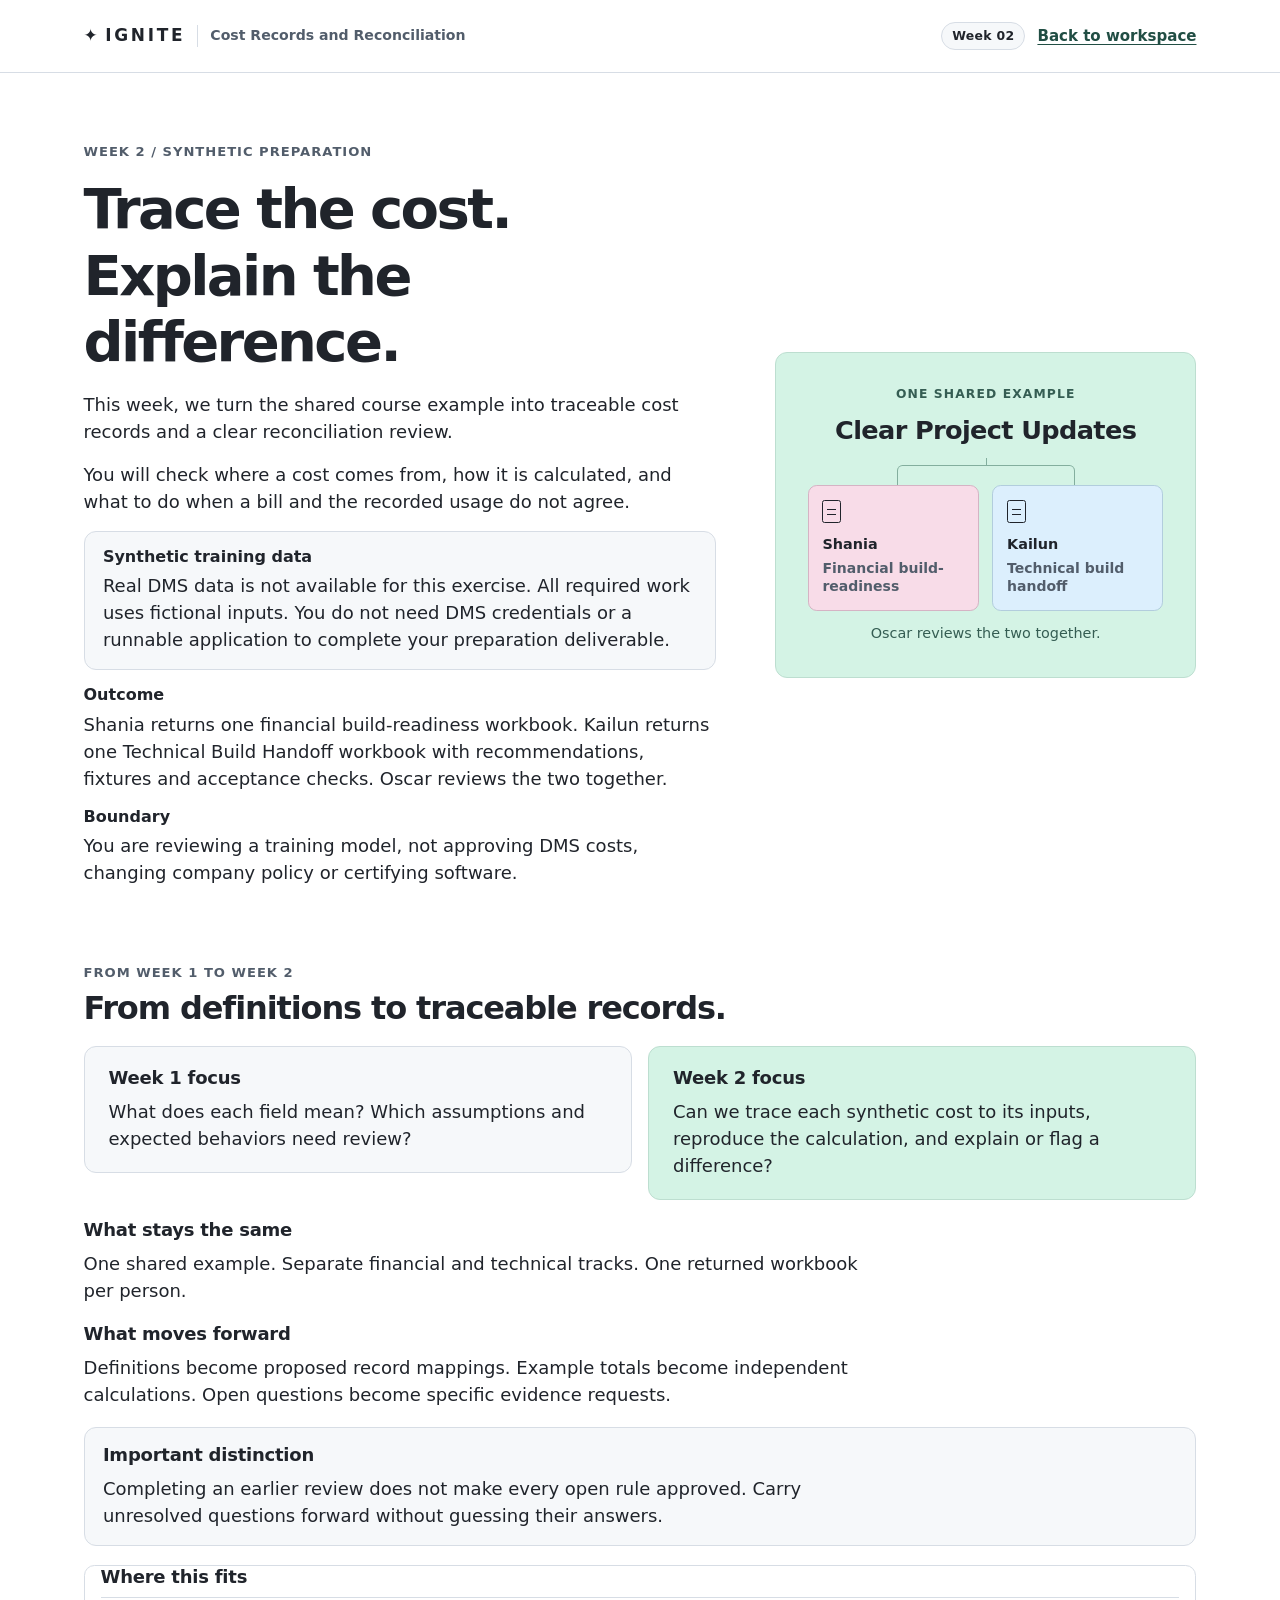
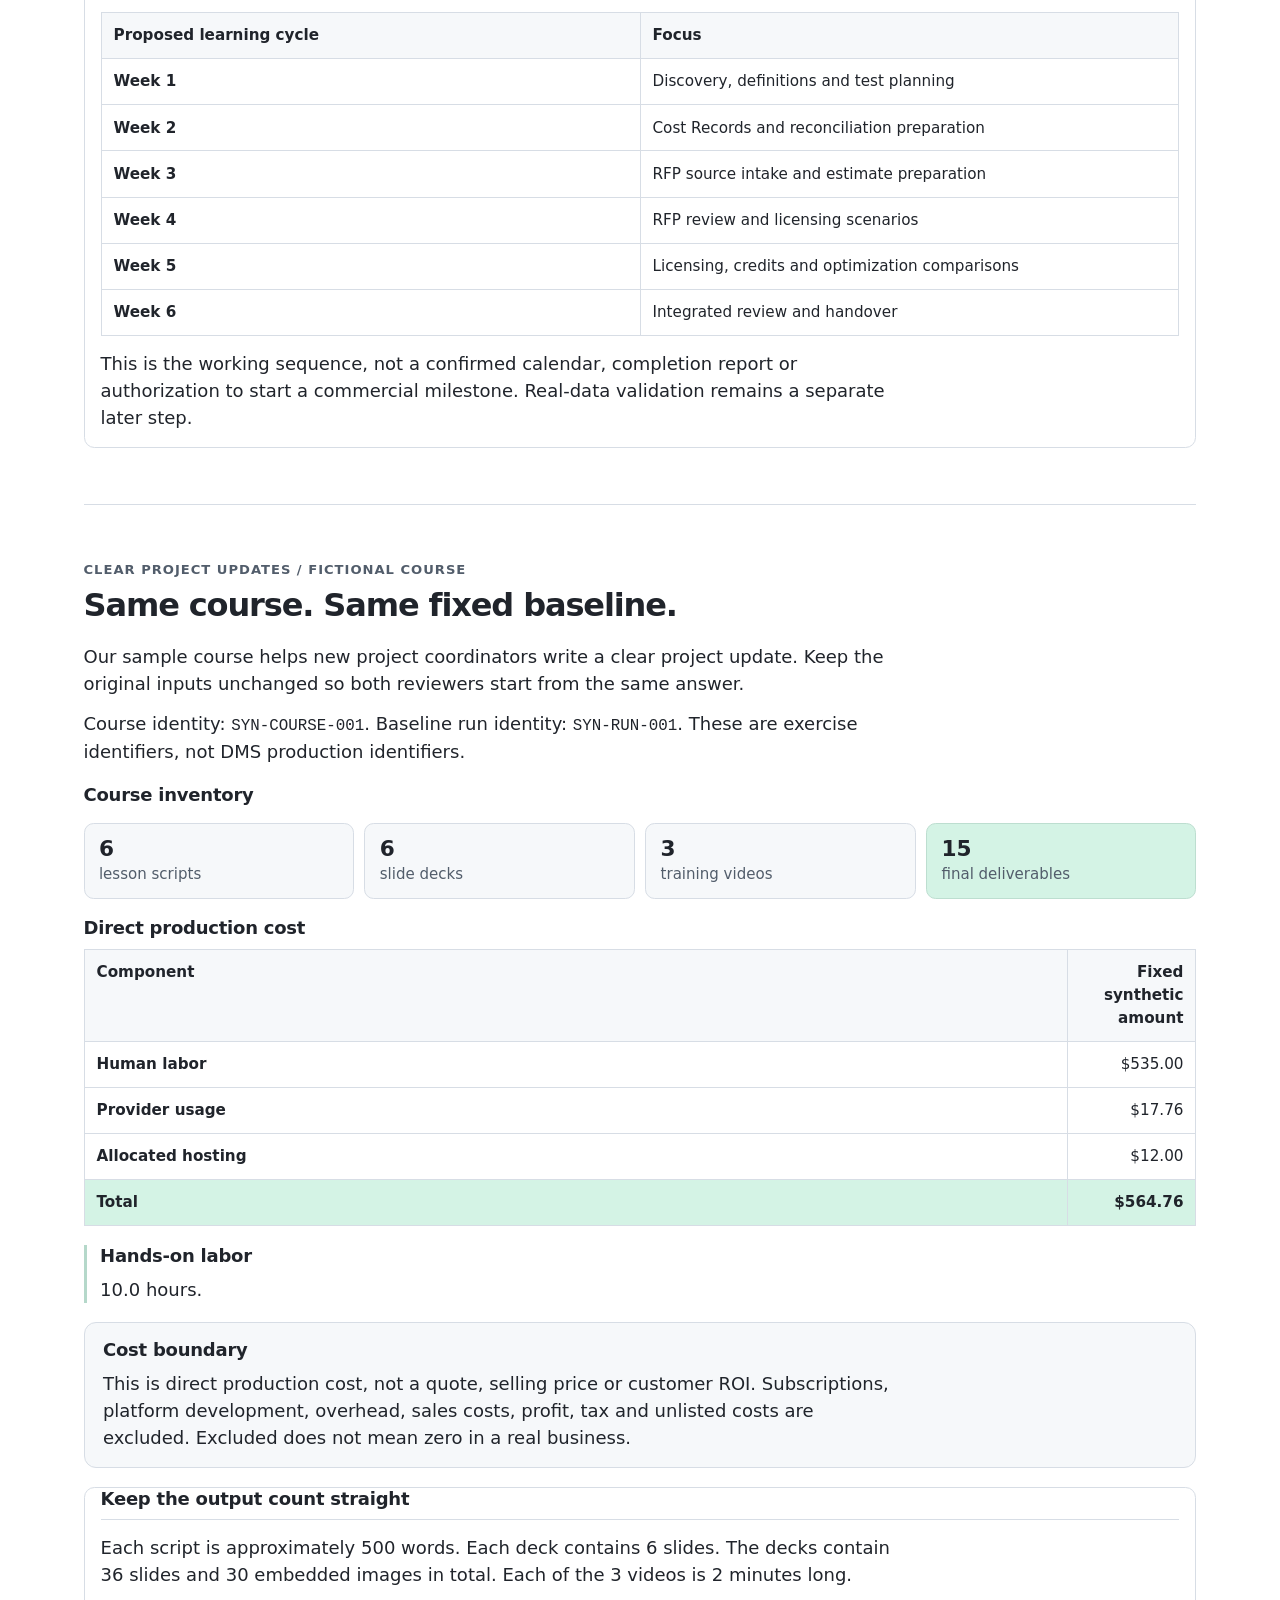
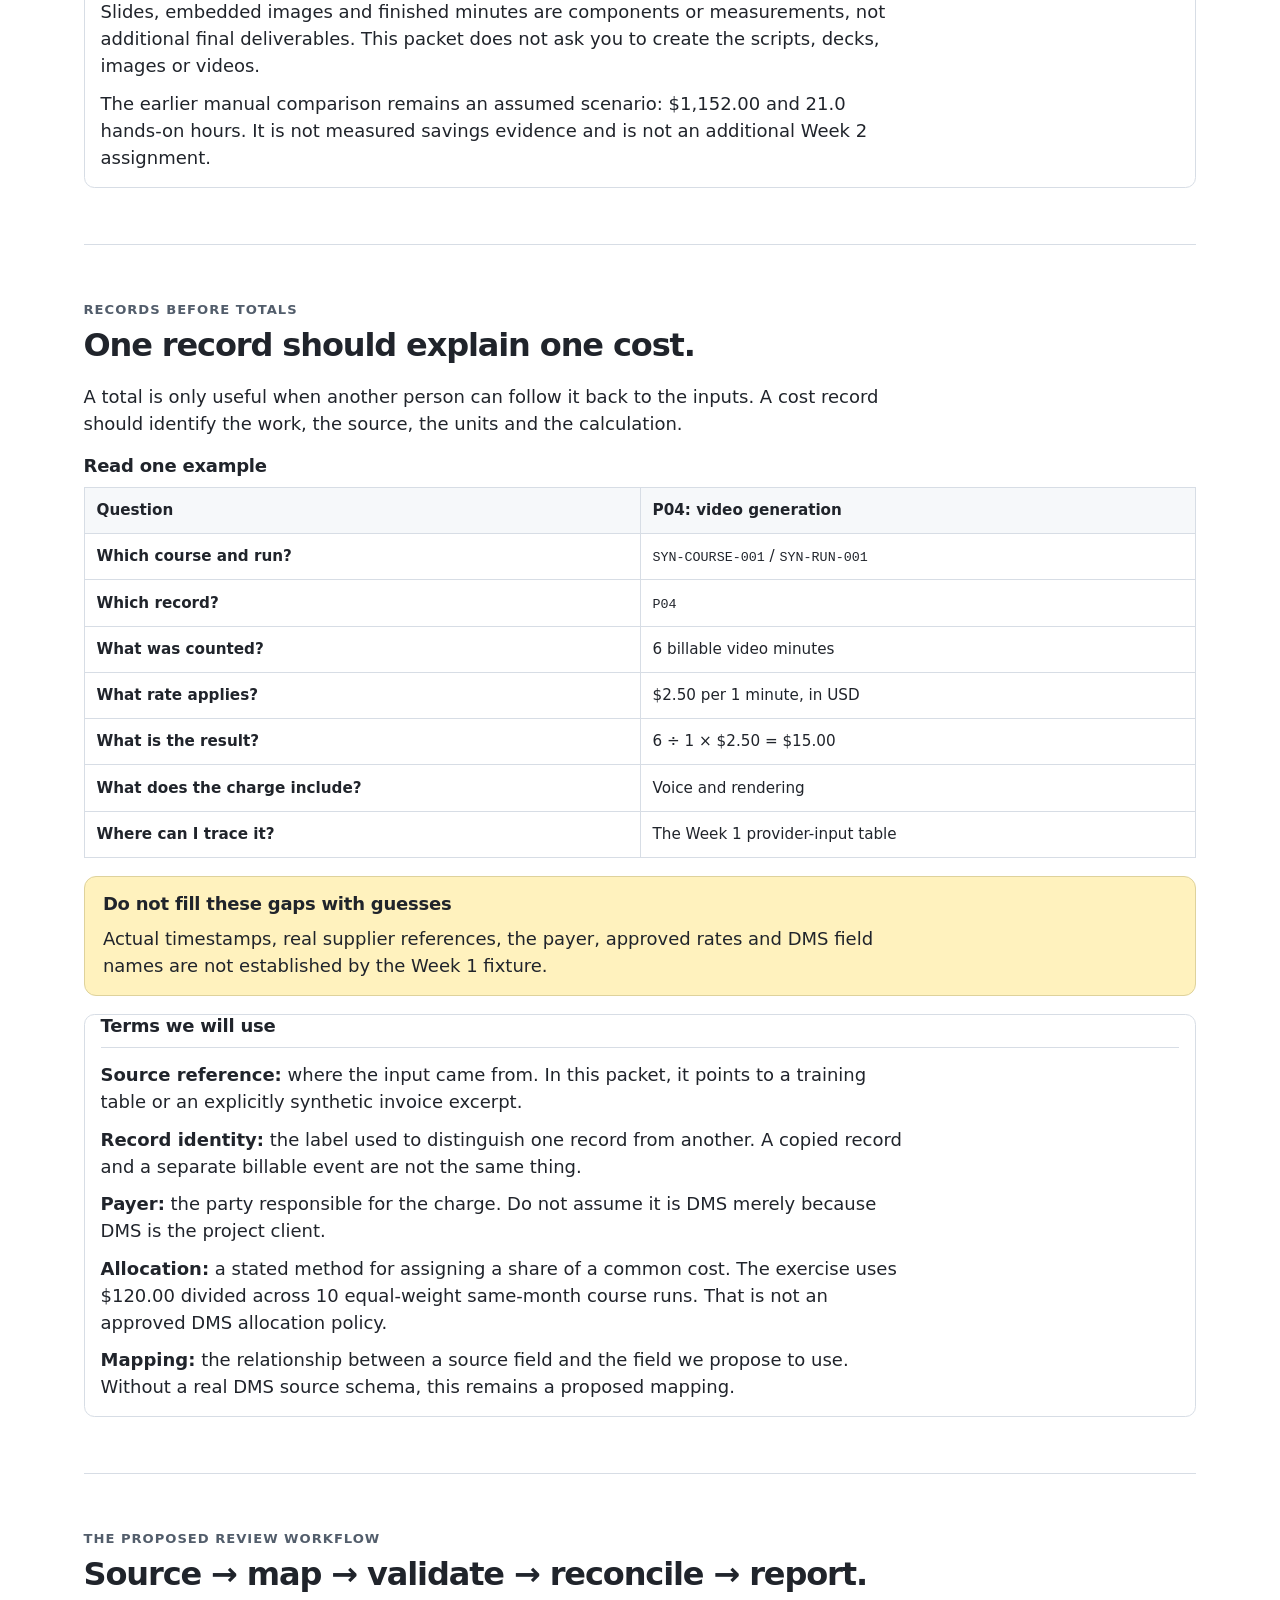
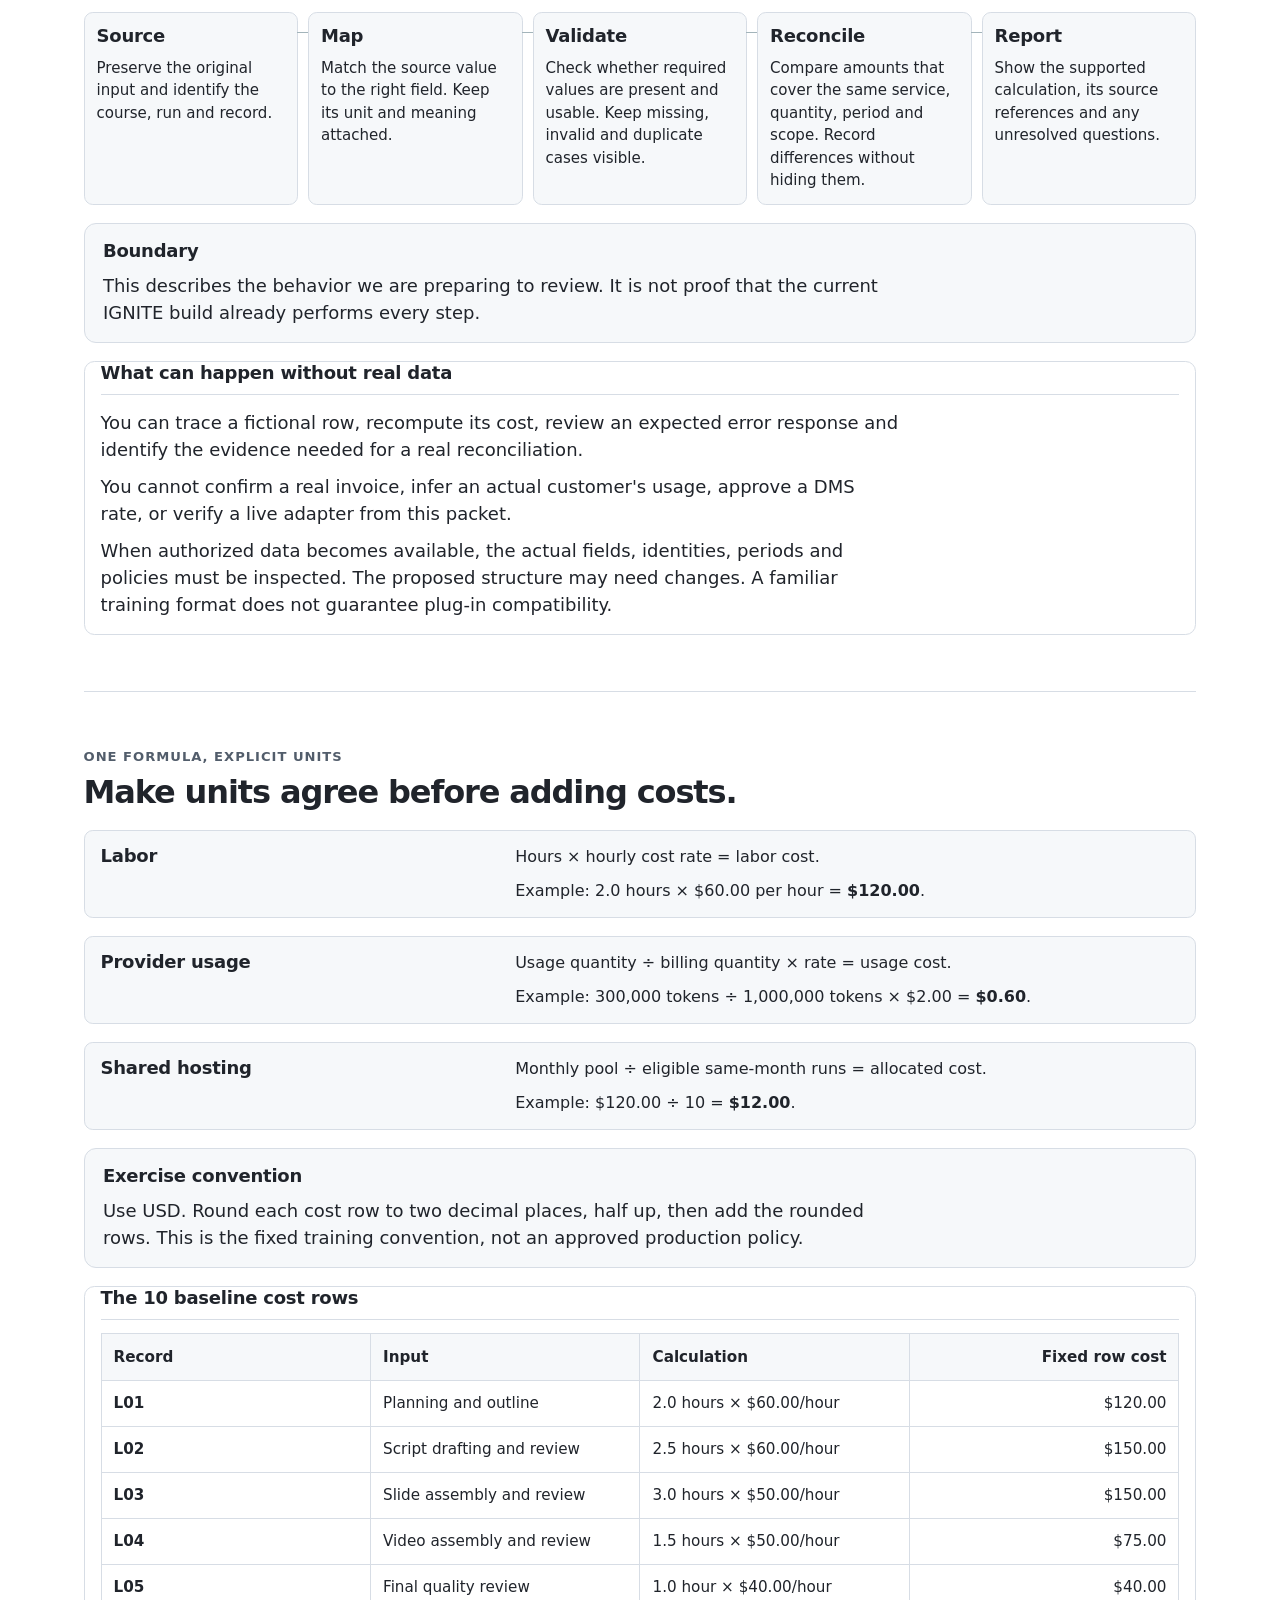
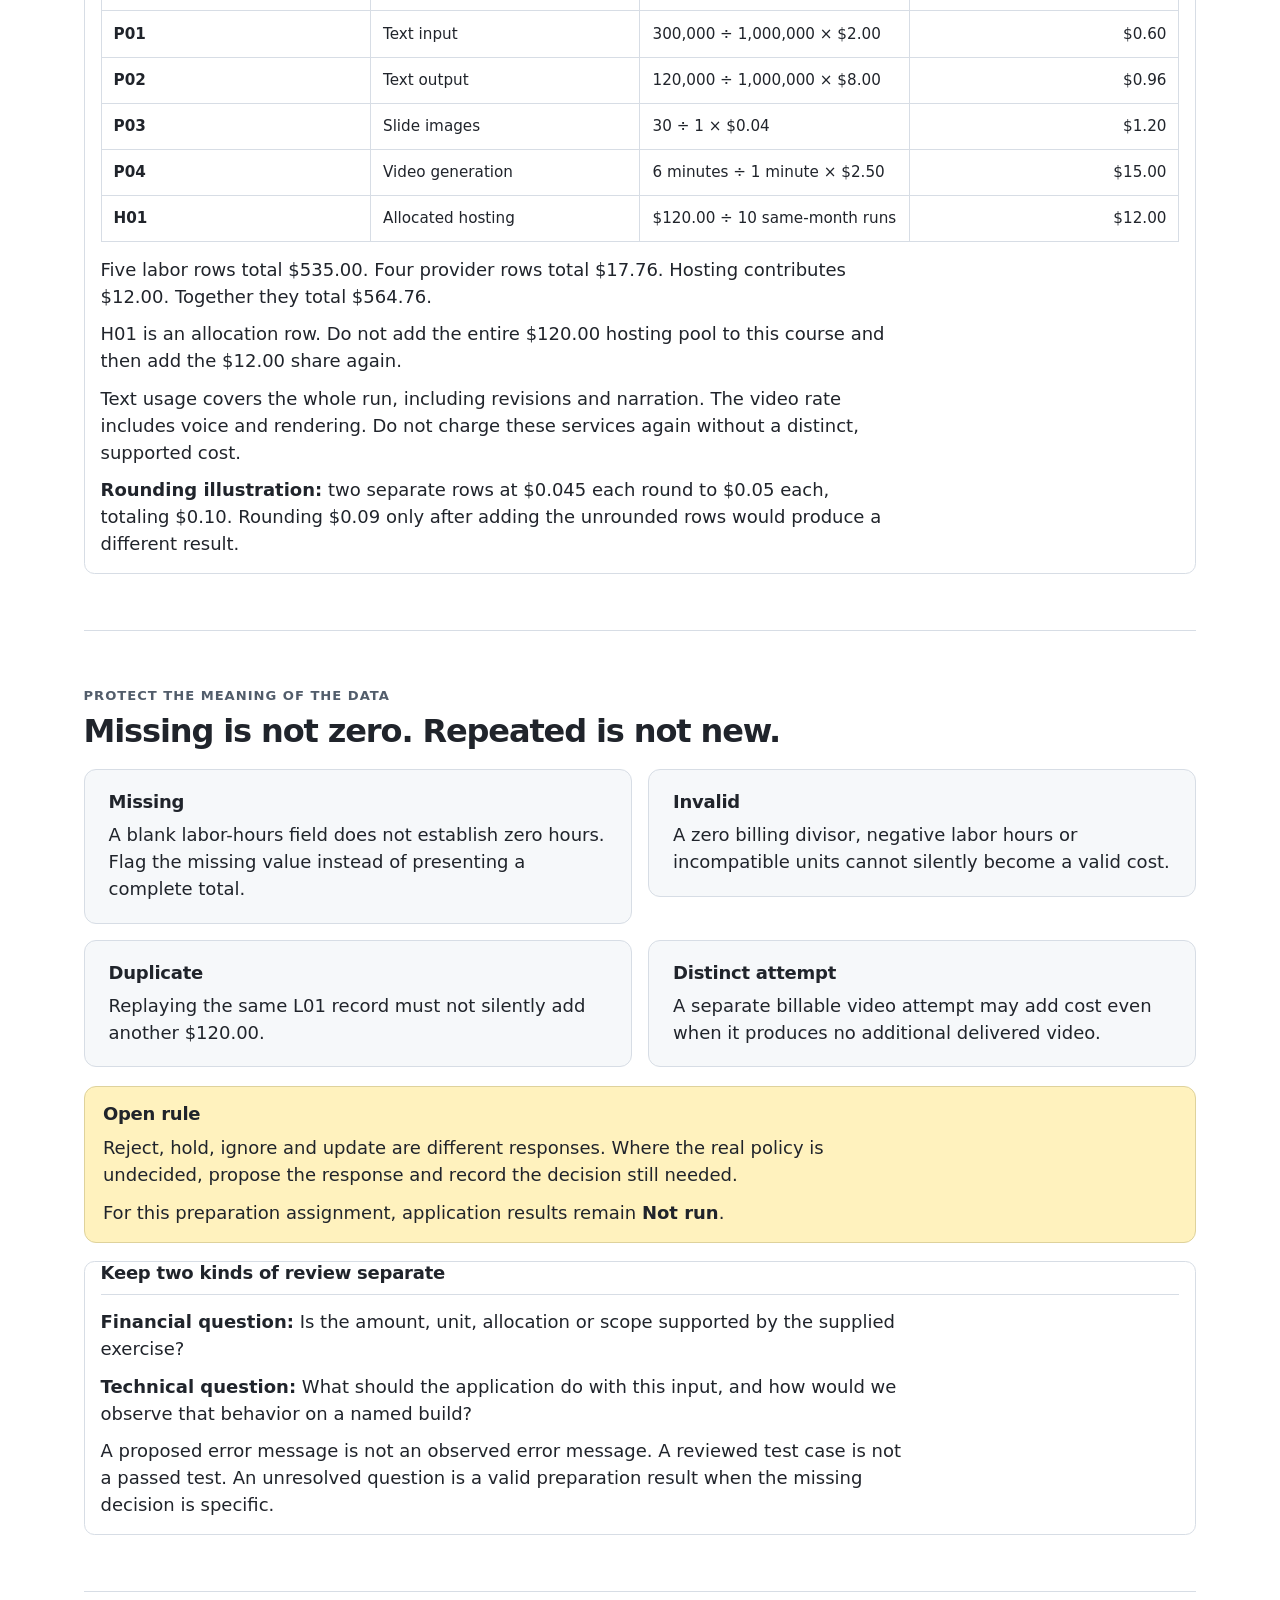
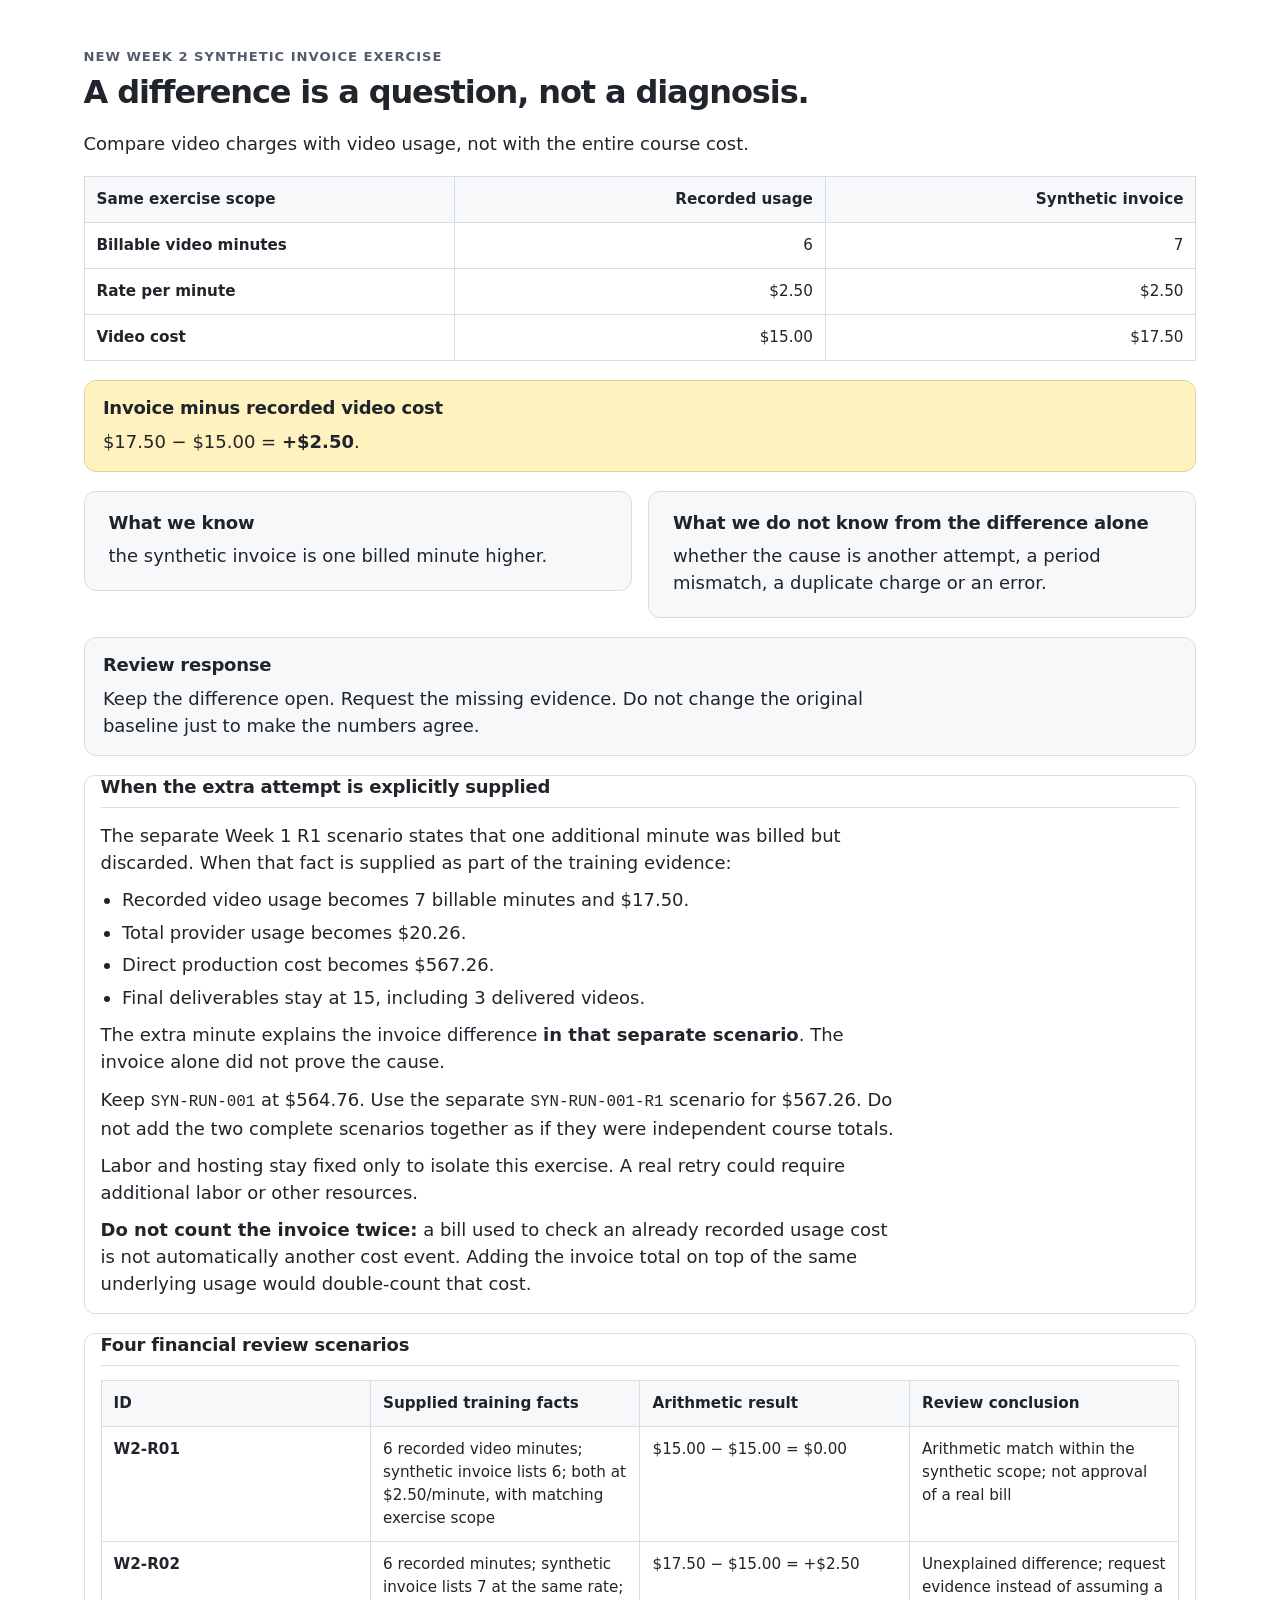
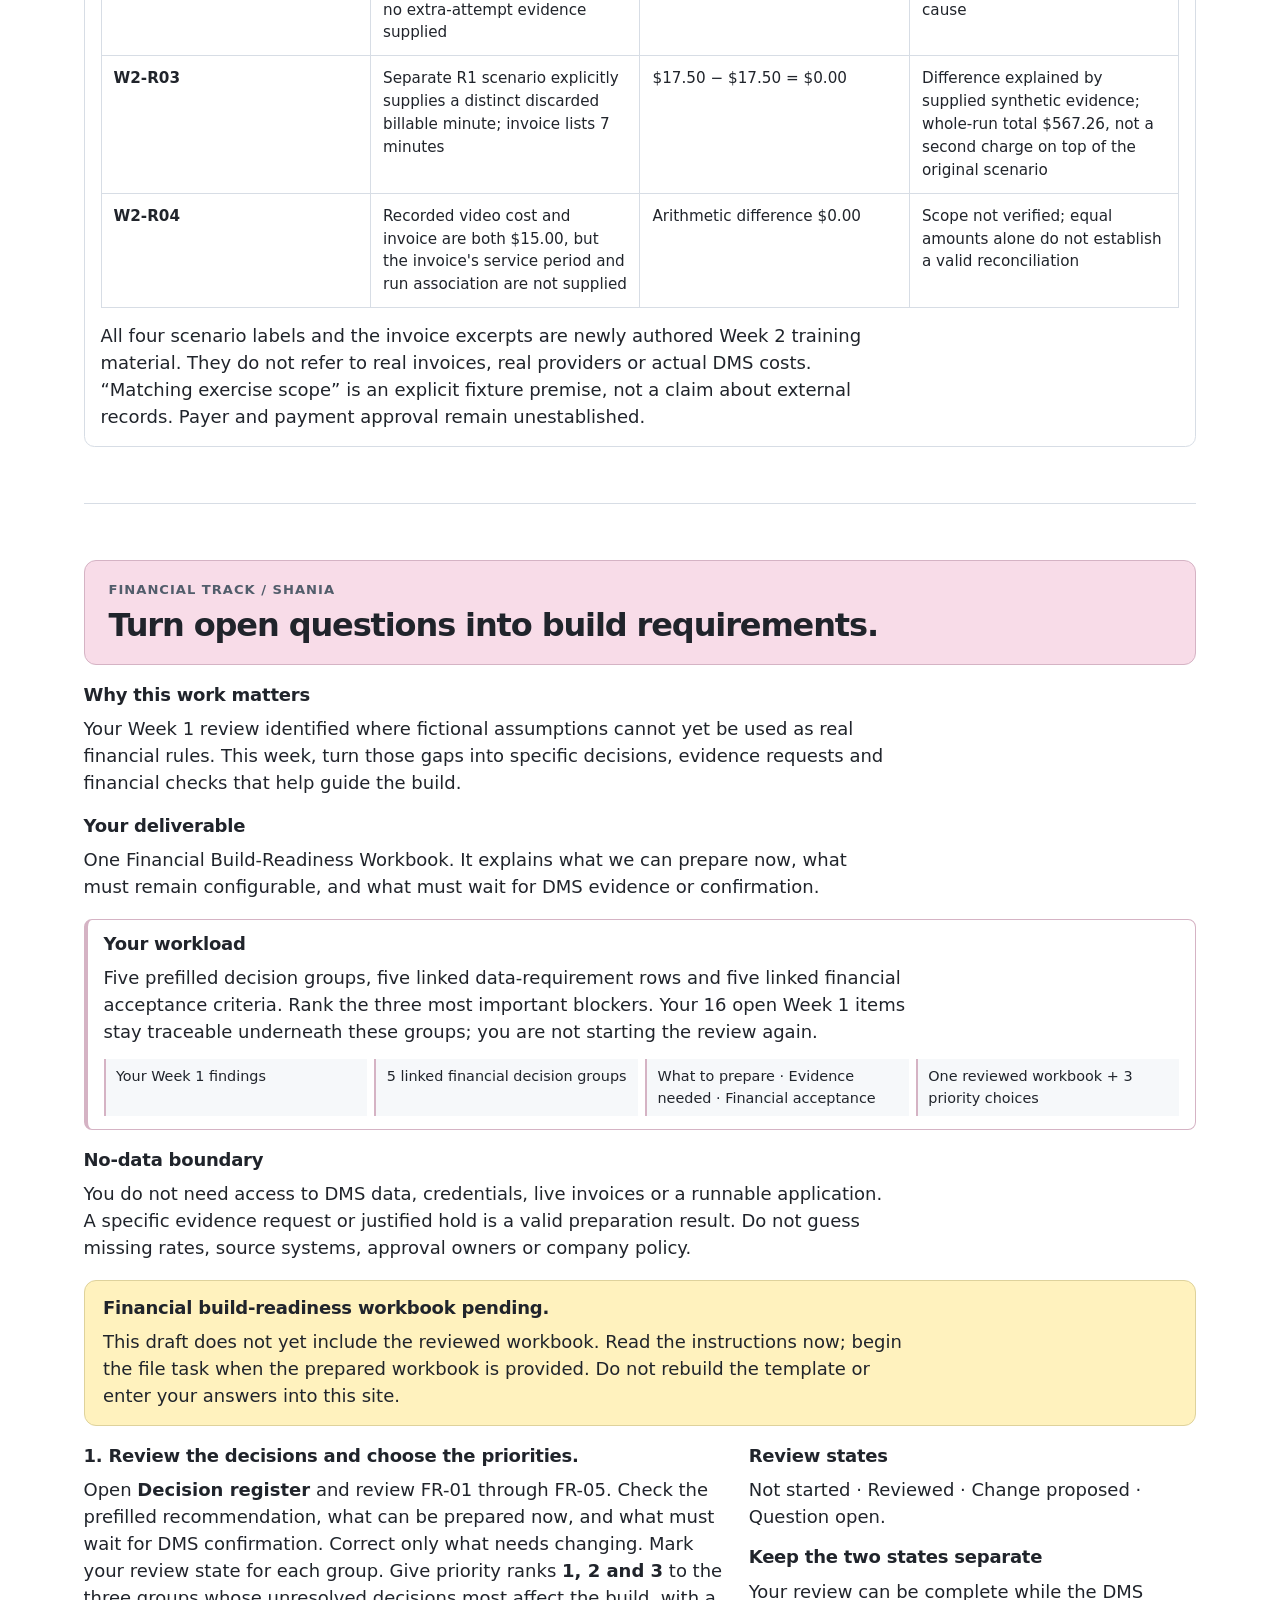
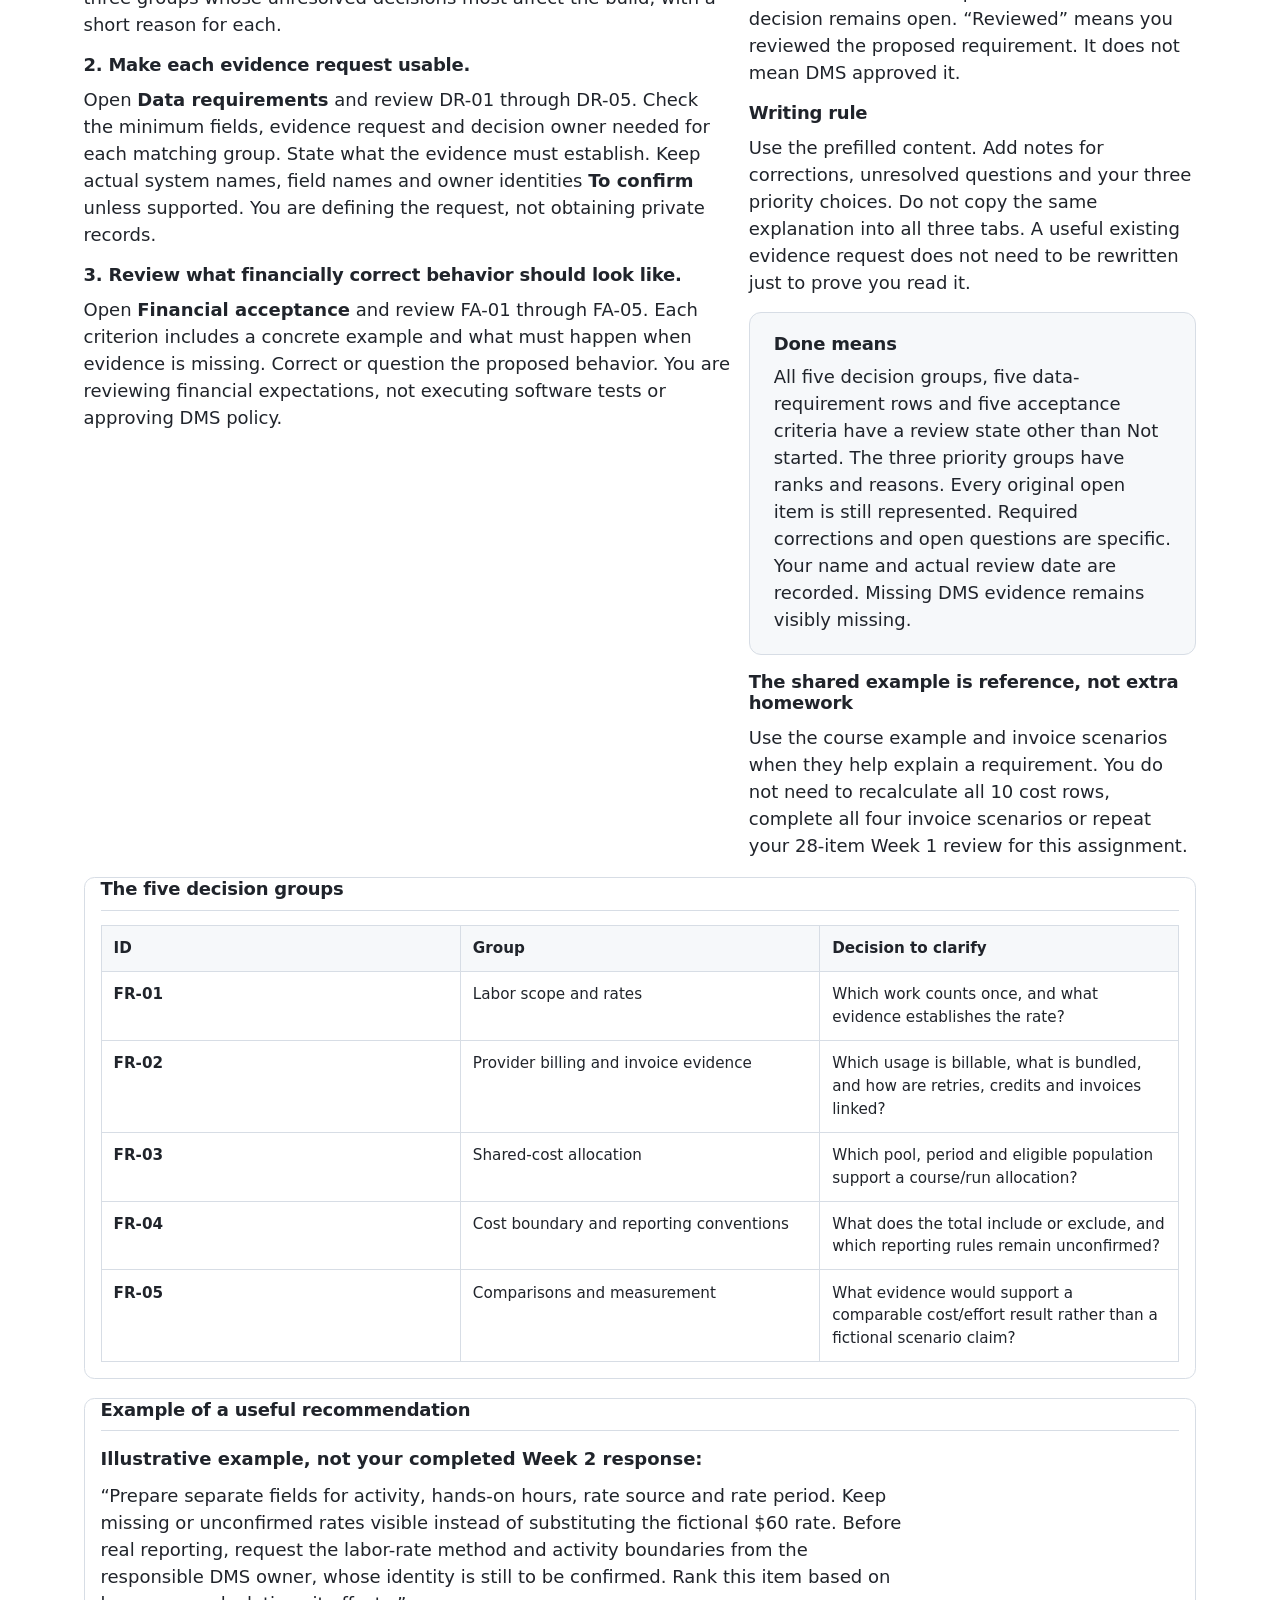
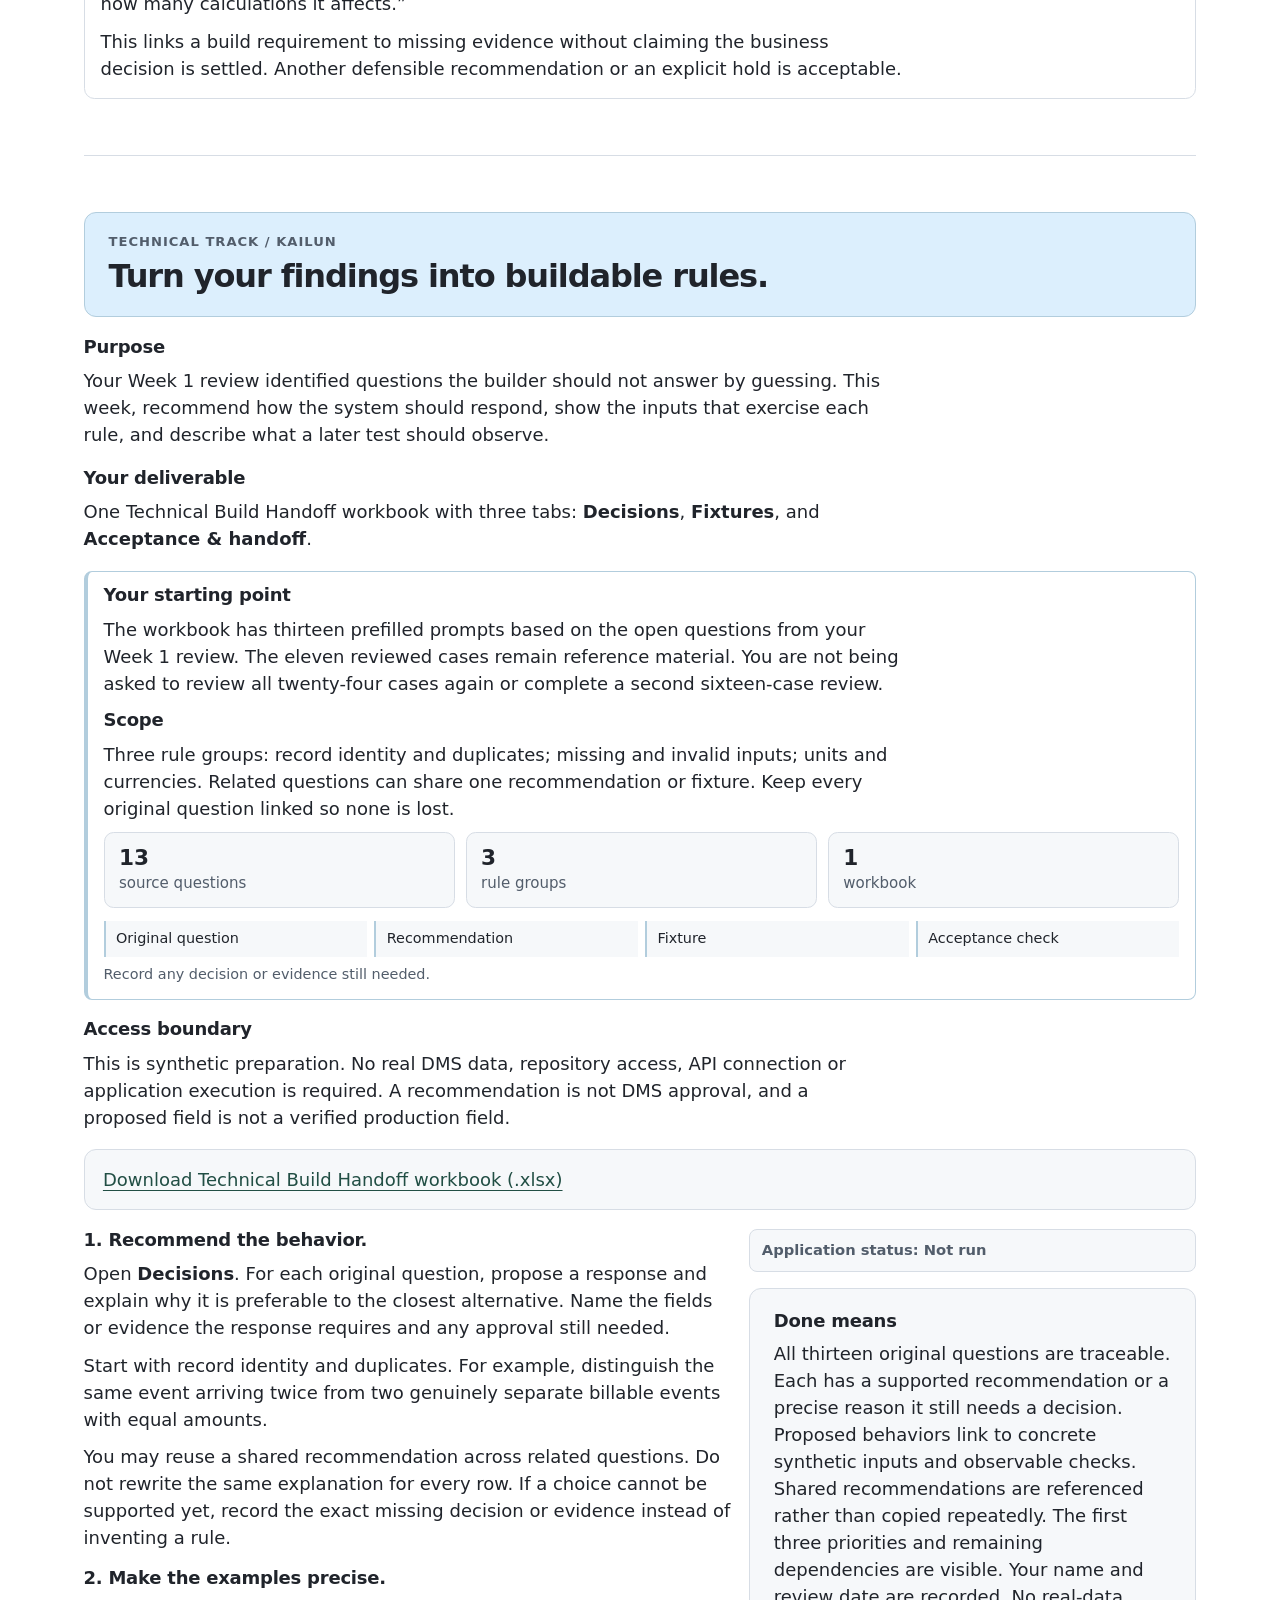
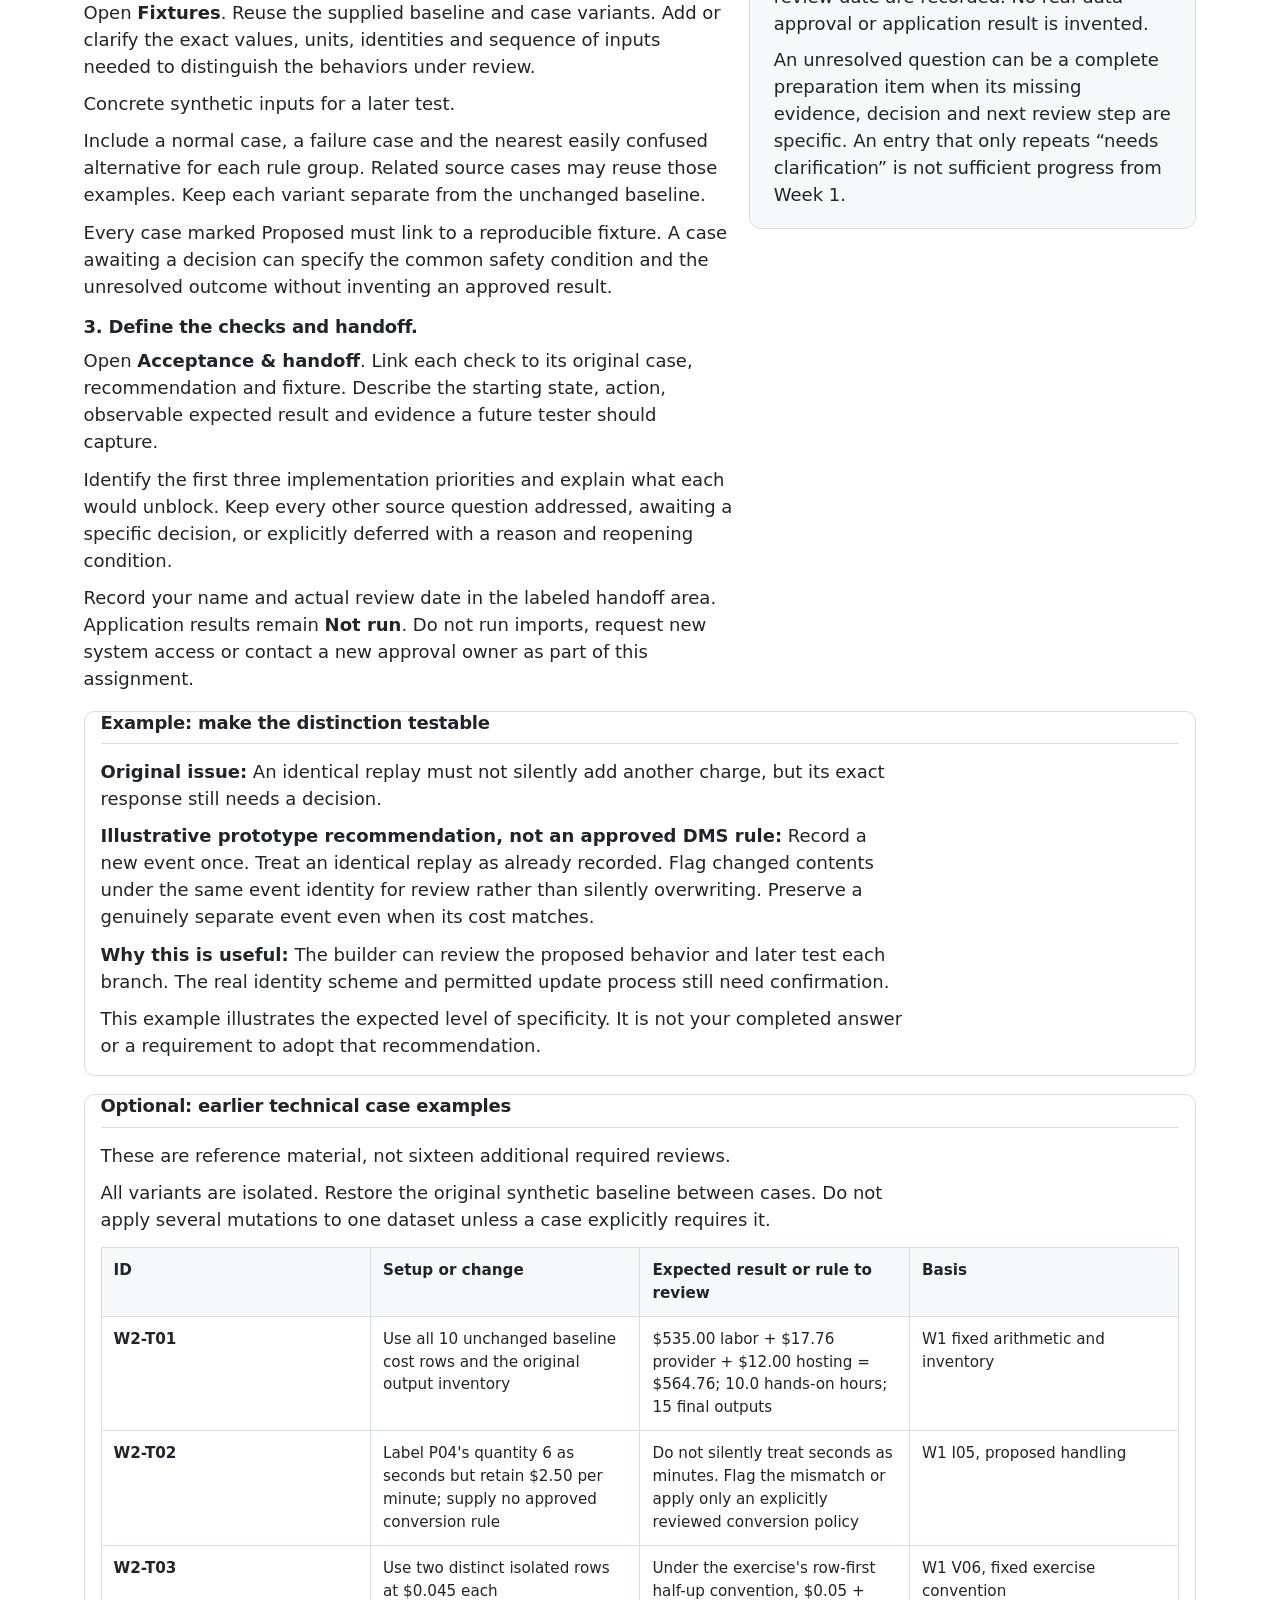
==== commit 2e8d44e0: "Add public Week 2 technical workbook download" ====
--- a/reading.html
+++ b/reading.html
@@ -150,7 +150,7 @@
       <p class="eyebrow">TECHNICAL TRACK / KAILUN</p>
       <h2 id="technical-title">Turn your findings into buildable rules.</h2>
     </div>
-    <div class="copy-group"><h3>Purpose</h3><p>Your Week 1 review identified questions the builder should not answer by guessing. This week, recommend how the system should respond, show the inputs that exercise each rule, and describe what a later test should observe.</p></div><div class="copy-group"><h3>Your deliverable</h3><p>One Technical Build Handoff workbook with three tabs: <strong>Decisions</strong>, <strong>Fixtures</strong>, and <strong>Acceptance &amp; handoff</strong>.</p></div><div class="workload"><div class="copy-group"><h3>Your starting point</h3><p>Your original thirteen open questions are prefilled. The eleven reviewed cases remain reference material. You are not being asked to review all twenty-four cases again or complete a second sixteen-case review.</p></div><div class="copy-group"><h3>Scope</h3><p>Three rule groups: record identity and duplicates; missing and invalid inputs; units and currencies. Related questions can share one recommendation or fixture. Keep every original question linked so none is lost.</p></div><ul class="inventory"><li class="metric"><strong>13</strong> <span>source questions</span></li><li class="metric"><strong>3</strong> <span>rule groups</span></li><li class="metric"><strong>1</strong> <span>workbook</span></li></ul><ol class="assignment-flow"><li>Original question</li><li>Recommendation</li><li>Fixture</li><li>Acceptance check</li></ol><p class="flow-note">Record any decision or evidence still needed.</p></div><div class="copy-group"><h3>Access boundary</h3><p>This is synthetic preparation. No real DMS data, repository access, API connection or application execution is required. A recommendation is not DMS approval, and a proposed field is not a verified production field.</p></div><div class="notice notice-warn role-status"><h3>Technical Build Handoff workbook pending.</h3><p>The reviewed working file is not attached to this draft. You can read the instructions now. Begin the workbook task once the matching file is supplied; do not recreate the template or enter answers into the site.</p></div><div class="role-grid"><div class="role-steps"><div class="copy-group"><h3>1. Recommend the behavior.</h3><p>Open <strong>Decisions</strong>. For each original question, propose a response and explain why it is preferable to the closest alternative. Name the fields or evidence the response requires and any approval still needed.</p>
+    <div class="copy-group"><h3>Purpose</h3><p>Your Week 1 review identified questions the builder should not answer by guessing. This week, recommend how the system should respond, show the inputs that exercise each rule, and describe what a later test should observe.</p></div><div class="copy-group"><h3>Your deliverable</h3><p>One Technical Build Handoff workbook with three tabs: <strong>Decisions</strong>, <strong>Fixtures</strong>, and <strong>Acceptance &amp; handoff</strong>.</p></div><div class="workload"><div class="copy-group"><h3>Your starting point</h3><p>The workbook has thirteen prefilled prompts based on the open questions from your Week 1 review. The eleven reviewed cases remain reference material. You are not being asked to review all twenty-four cases again or complete a second sixteen-case review.</p></div><div class="copy-group"><h3>Scope</h3><p>Three rule groups: record identity and duplicates; missing and invalid inputs; units and currencies. Related questions can share one recommendation or fixture. Keep every original question linked so none is lost.</p></div><ul class="inventory"><li class="metric"><strong>13</strong> <span>source questions</span></li><li class="metric"><strong>3</strong> <span>rule groups</span></li><li class="metric"><strong>1</strong> <span>workbook</span></li></ul><ol class="assignment-flow"><li>Original question</li><li>Recommendation</li><li>Fixture</li><li>Acceptance check</li></ol><p class="flow-note">Record any decision or evidence still needed.</p></div><div class="copy-group"><h3>Access boundary</h3><p>This is synthetic preparation. No real DMS data, repository access, API connection or application execution is required. A recommendation is not DMS approval, and a proposed field is not a verified production field.</p></div><div class="notice role-status"><a href="./downloads/IGNITE_WEEK2_KAILUN_TECHNICAL_BUILD_HANDOFF_TEMPLATE_v1.0.0.xlsx" download>Download Technical Build Handoff workbook (.xlsx)</a></div><div class="role-grid"><div class="role-steps"><div class="copy-group"><h3>1. Recommend the behavior.</h3><p>Open <strong>Decisions</strong>. For each original question, propose a response and explain why it is preferable to the closest alternative. Name the fields or evidence the response requires and any approval still needed.</p>
 <p>Start with record identity and duplicates. For example, distinguish the same event arriving twice from two genuinely separate billable events with equal amounts.</p>
 <p>You may reuse a shared recommendation across related questions. Do not rewrite the same explanation for every row. If a choice cannot be supported yet, record the exact missing decision or evidence instead of inventing a rule.</p></div><div class="copy-group"><h3>2. Make the examples precise.</h3><p>Open <strong>Fixtures</strong>. Reuse the supplied baseline and case variants. Add or clarify the exact values, units, identities and sequence of inputs needed to distinguish the behaviors under review.</p>
 <p>Concrete synthetic inputs for a later test.</p>
@@ -177,7 +177,7 @@
 <p>Kailun: check question coverage, linked recommendations and fixtures, observable acceptance checks, priorities and truthful Not run states.</p></div><div class="copy-group"><h3>3. Return the workbook in the existing team email thread.</h3><p>Attach your reviewed file. Put unresolved questions in the workbook beside the relevant item. Do not copy every answer into a second form or a separate report.</p></div></div><div class="notice notice-warn timing"><h3>Return timing</h3><p>Week 2 return date: not confirmed in this packet. Use the date agreed in the current team email thread.</p></div></div><div class="reference expanded"><h3>Suggested return filenames</h3><div class="reference-body"><p><code>IGNITE_W02_SHANIA_FINANCIAL_BUILD_READINESS_YYYY-MM-DD.xlsx</code></p>
 <p><code>IGNITE_WEEK2_TECHNICAL_BUILD_HANDOFF_Kailun_YYYY-MM-DD.xlsx</code></p>
 <p>Replace <code>YYYY-MM-DD</code> with your actual review date.</p>
-<p>Use a Trello destination only if Oscar supplies the agreed, verified link. Email and Trello are alternatives, not two required submissions.</p></div></div><div class="notice submission"><h3>Submission notice</h3><p>This site does not upload, save, email or submit your work. Reading a section or downloading a file does not notify Oscar.</p></div><div id="resources" class="resource-list"><h3>Resources</h3><ul><li class="resource-row"><div class="copy-group"><h3>Financial build-readiness workbook</h3><p>One editable file for financial decisions, data requirements and financial acceptance criteria, linked to your Week 1 findings.</p></div><div><p class="status">Financial build-readiness workbook pending.</p><p>This draft does not yet include the reviewed workbook. Read the instructions now; begin the file task when the prepared workbook is provided. Do not rebuild the template or enter your answers into this site.</p></div></li><li class="resource-row"><div class="copy-group"><h3>Technical Build Handoff workbook</h3><p>One editable file for Decisions, Fixtures, and Acceptance &amp; handoff.</p></div><div><p class="status">Technical Build Handoff workbook pending.</p><p>The reviewed working file is not attached to this draft. You can read the instructions now. Begin the workbook task once the matching file is supplied; do not recreate the template or enter answers into the site.</p></div></li><li class="resource-row"><div class="copy-group"><h3>Week 1 reference</h3><p>The original course and instructions remain historical reference material. Do not overwrite a completed Week 1 submission or copy its deadline into Week 2.</p></div><p class="status">Reference access unverified</p></li></ul><div class="notice"><h3>Unavailable-resource message</h3><p>“This draft does not yet include the reviewed workbook. Do not recreate the template or enter answers into the site. Use the existing team thread to report the missing file.”</p></div></div>
+<p>Use a Trello destination only if Oscar supplies the agreed, verified link. Email and Trello are alternatives, not two required submissions.</p></div></div><div class="notice submission"><h3>Submission notice</h3><p>This site does not upload, save, email or submit your work. Reading a section or downloading a file does not notify Oscar.</p></div><div id="resources" class="resource-list"><h3>Resources</h3><ul><li class="resource-row"><div class="copy-group"><h3>Financial build-readiness workbook</h3><p>One editable file for financial decisions, data requirements and financial acceptance criteria, linked to your Week 1 findings.</p></div><div><p class="status">Financial build-readiness workbook pending.</p><p>This draft does not yet include the reviewed workbook. Read the instructions now; begin the file task when the prepared workbook is provided. Do not rebuild the template or enter your answers into this site.</p></div></li><li class="resource-row"><div class="copy-group"><h3>Technical Build Handoff workbook</h3><p>One editable file for Decisions, Fixtures, and Acceptance &amp; handoff.</p></div><div><a href="./downloads/IGNITE_WEEK2_KAILUN_TECHNICAL_BUILD_HANDOFF_TEMPLATE_v1.0.0.xlsx" download>Download Technical Build Handoff workbook (.xlsx)</a></div></li><li class="resource-row"><div class="copy-group"><h3>Week 1 reference</h3><p>The original course and instructions remain historical reference material. Do not overwrite a completed Week 1 submission or copy its deadline into Week 2.</p></div><p class="status">Reference access unverified</p></li></ul><div class="notice"><h3>Missing or inaccessible workbook</h3><p>Reply to the existing team thread if your workbook is missing or the download does not open.</p></div></div>
     
     
   </section><section id="next-review" data-lesson="S12" class="lesson" aria-labelledby="next-review-title">
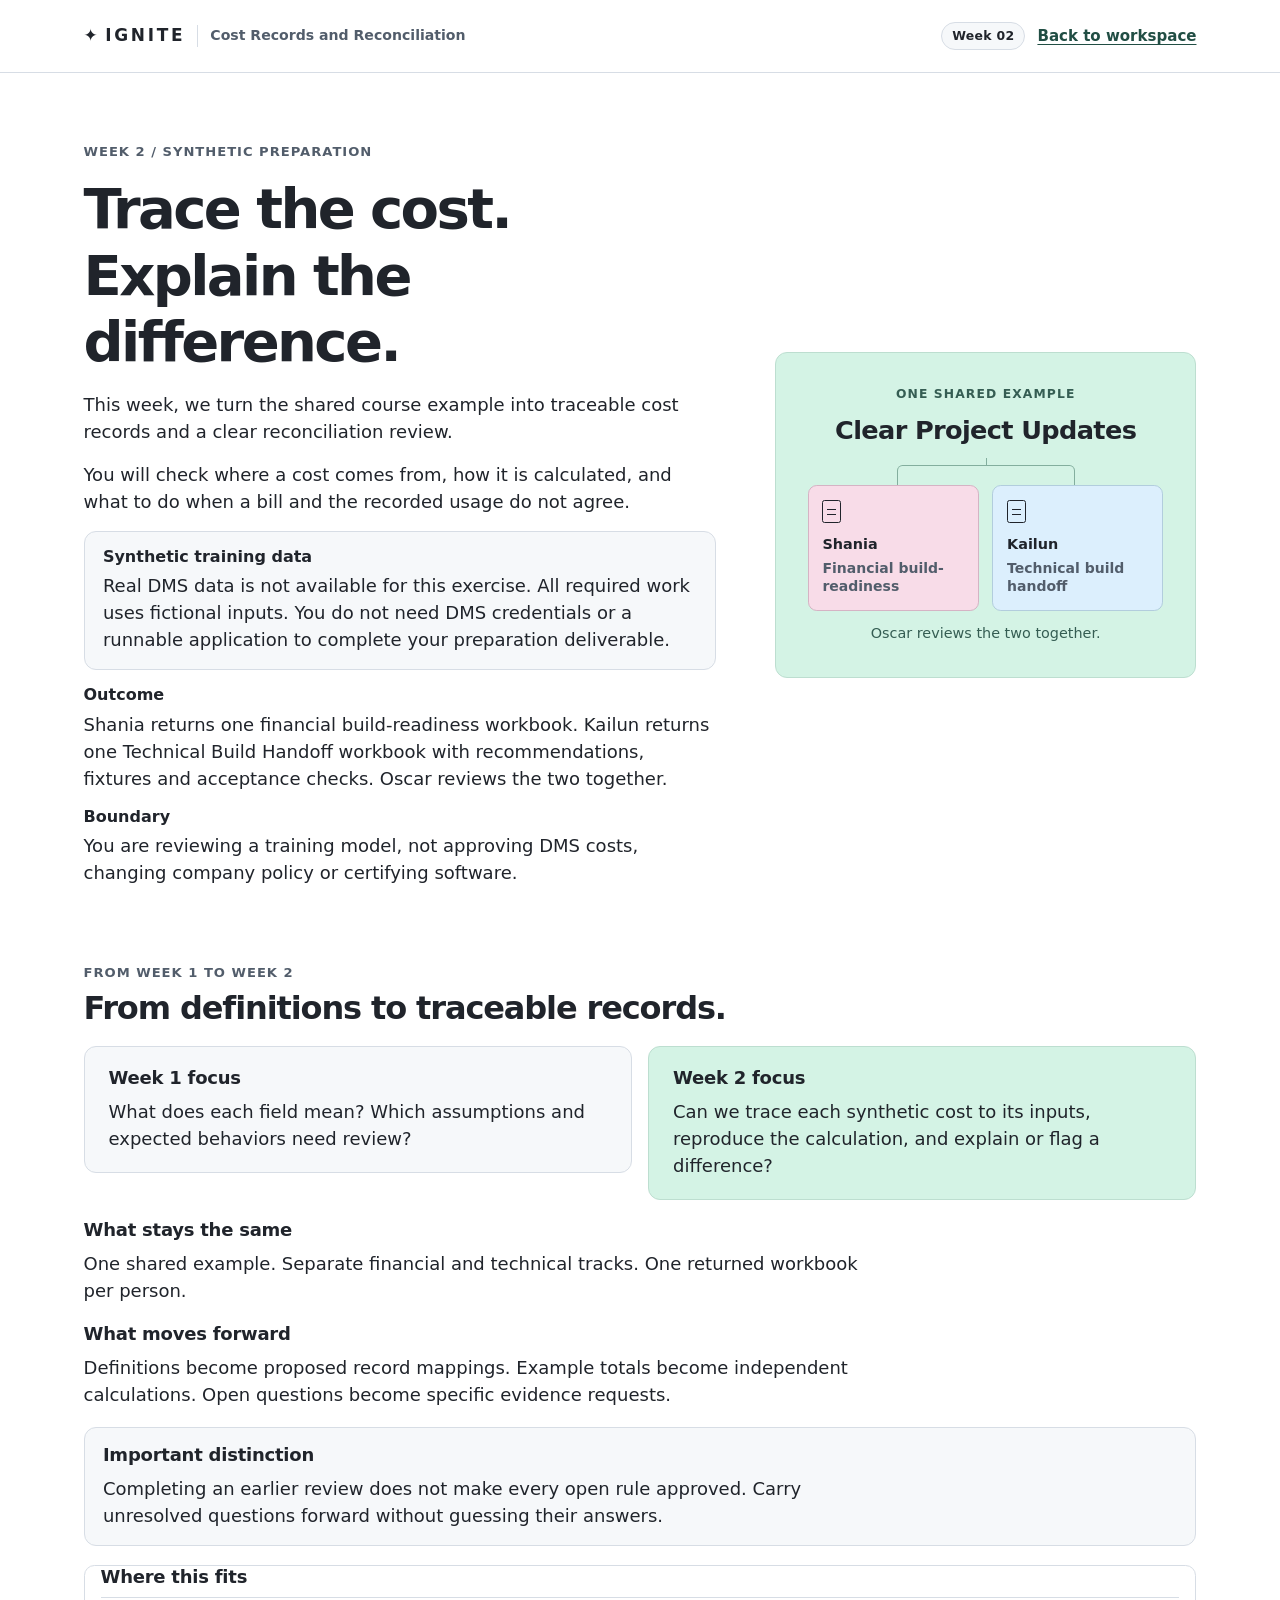
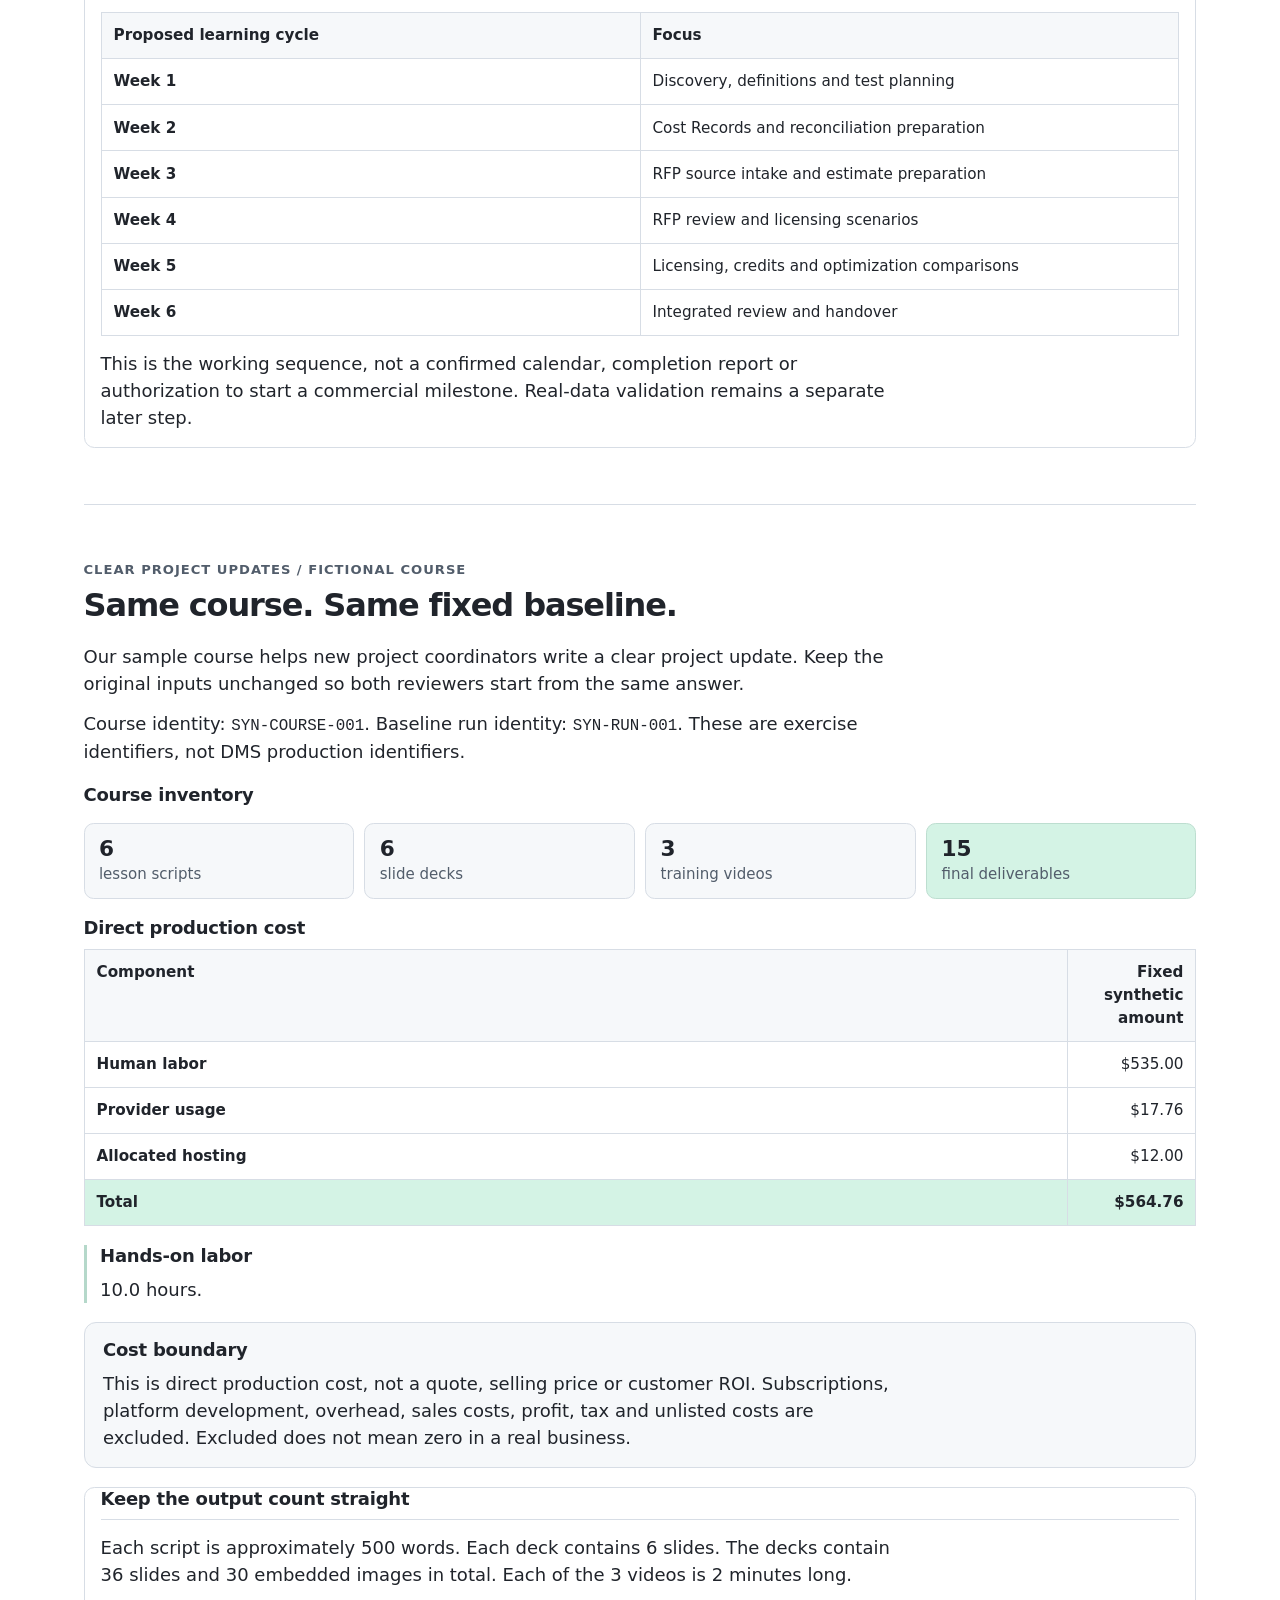
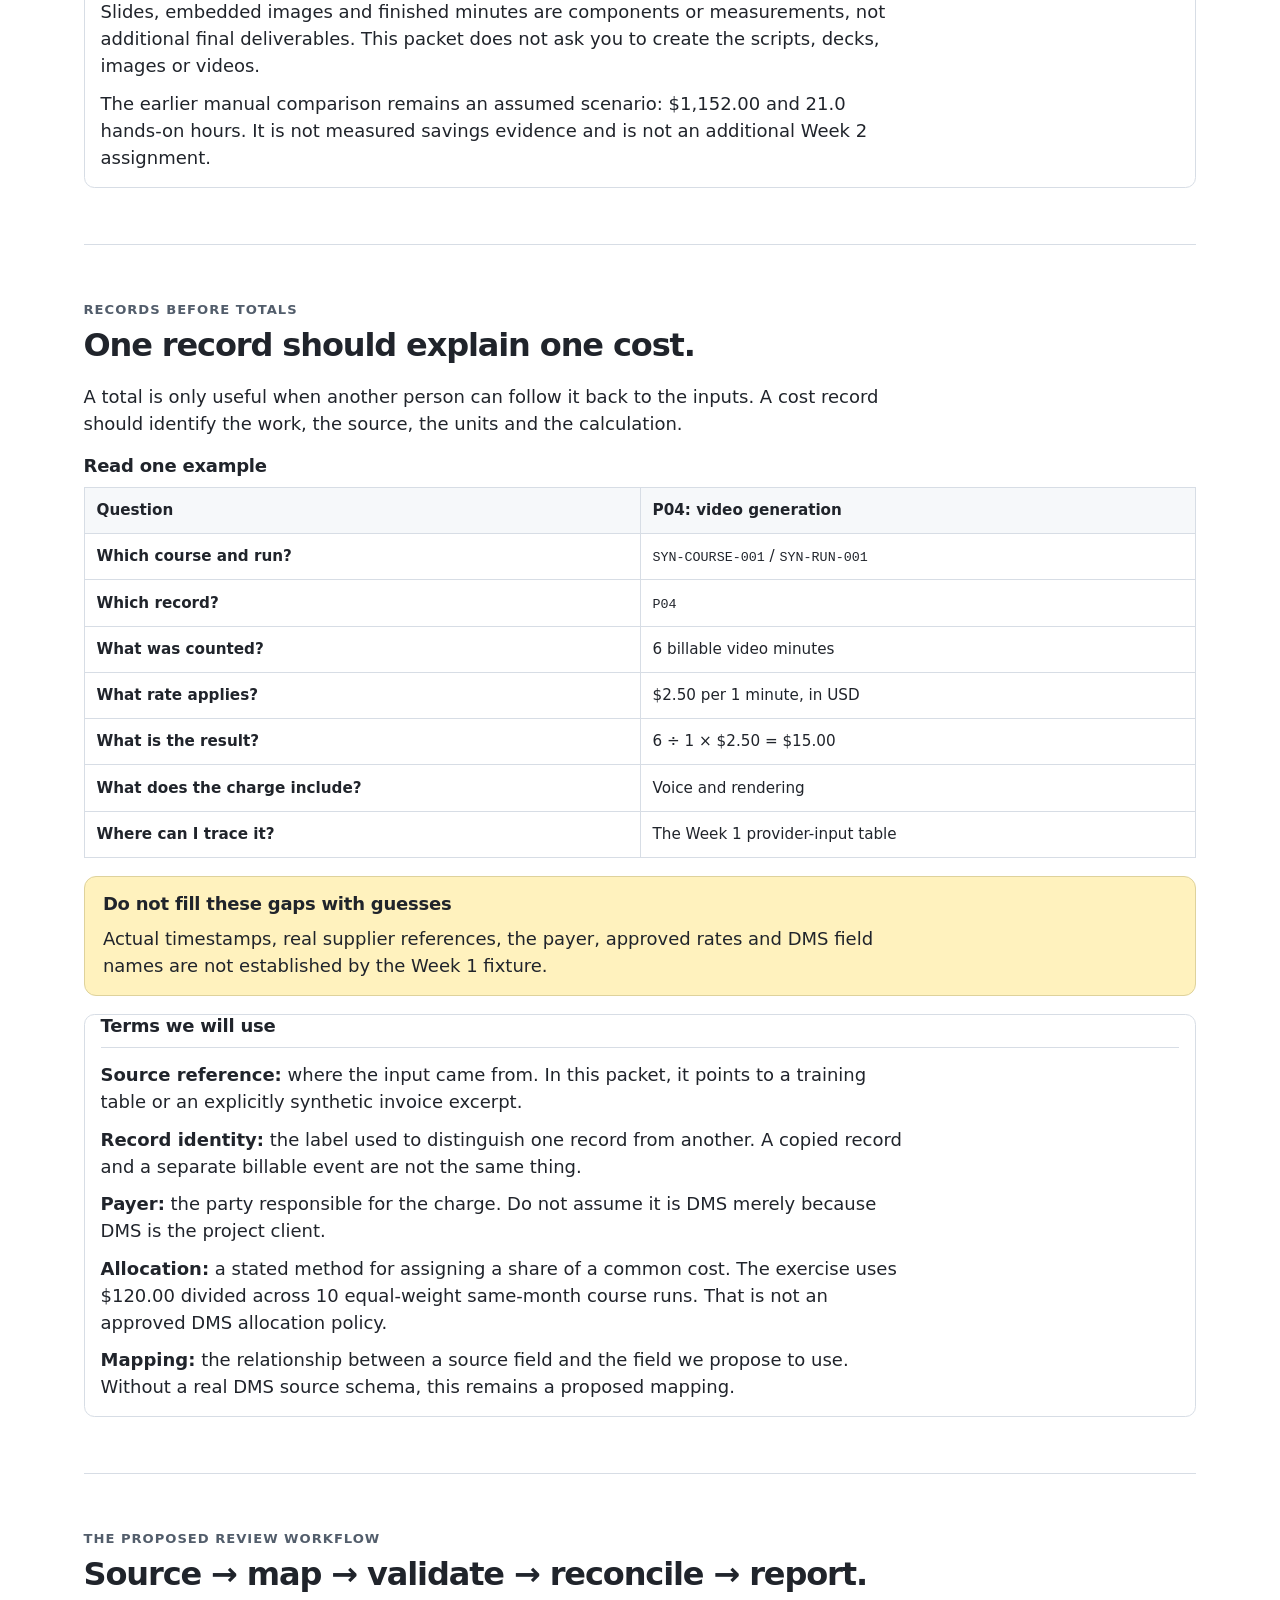
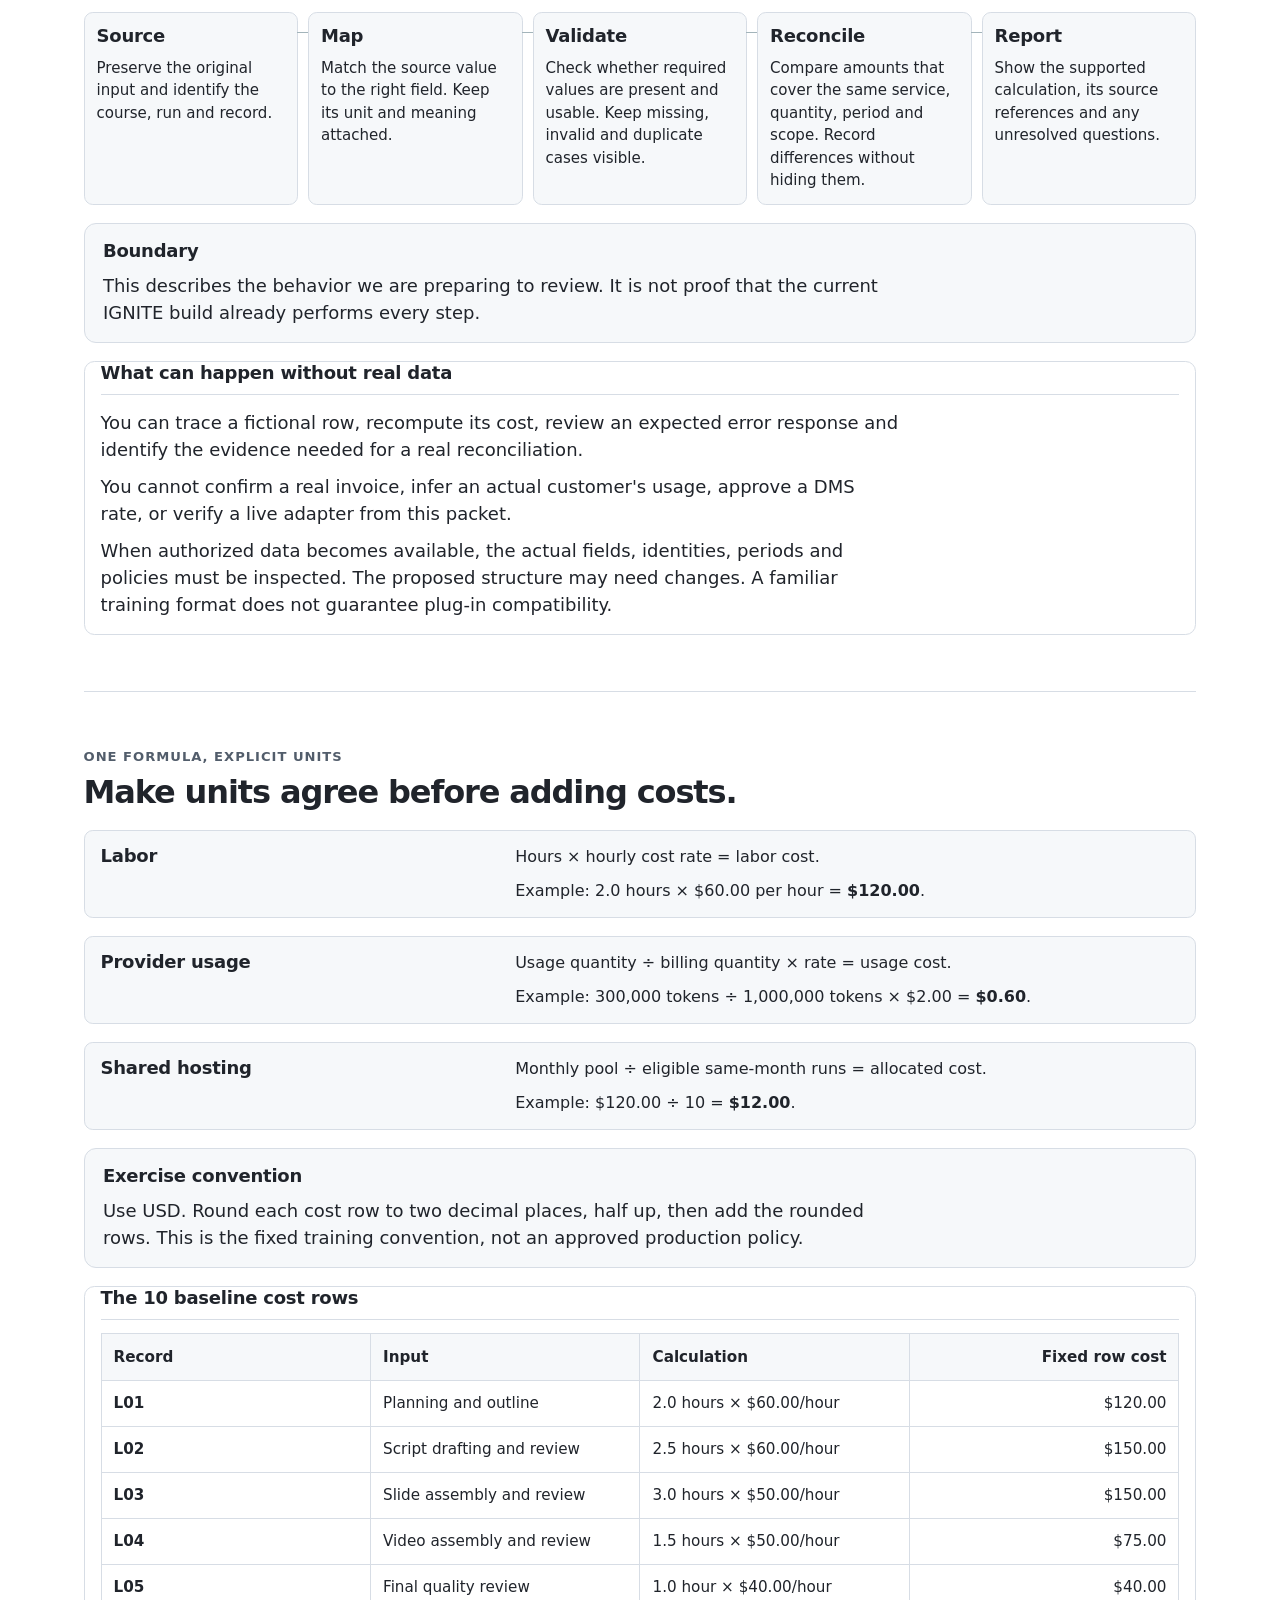
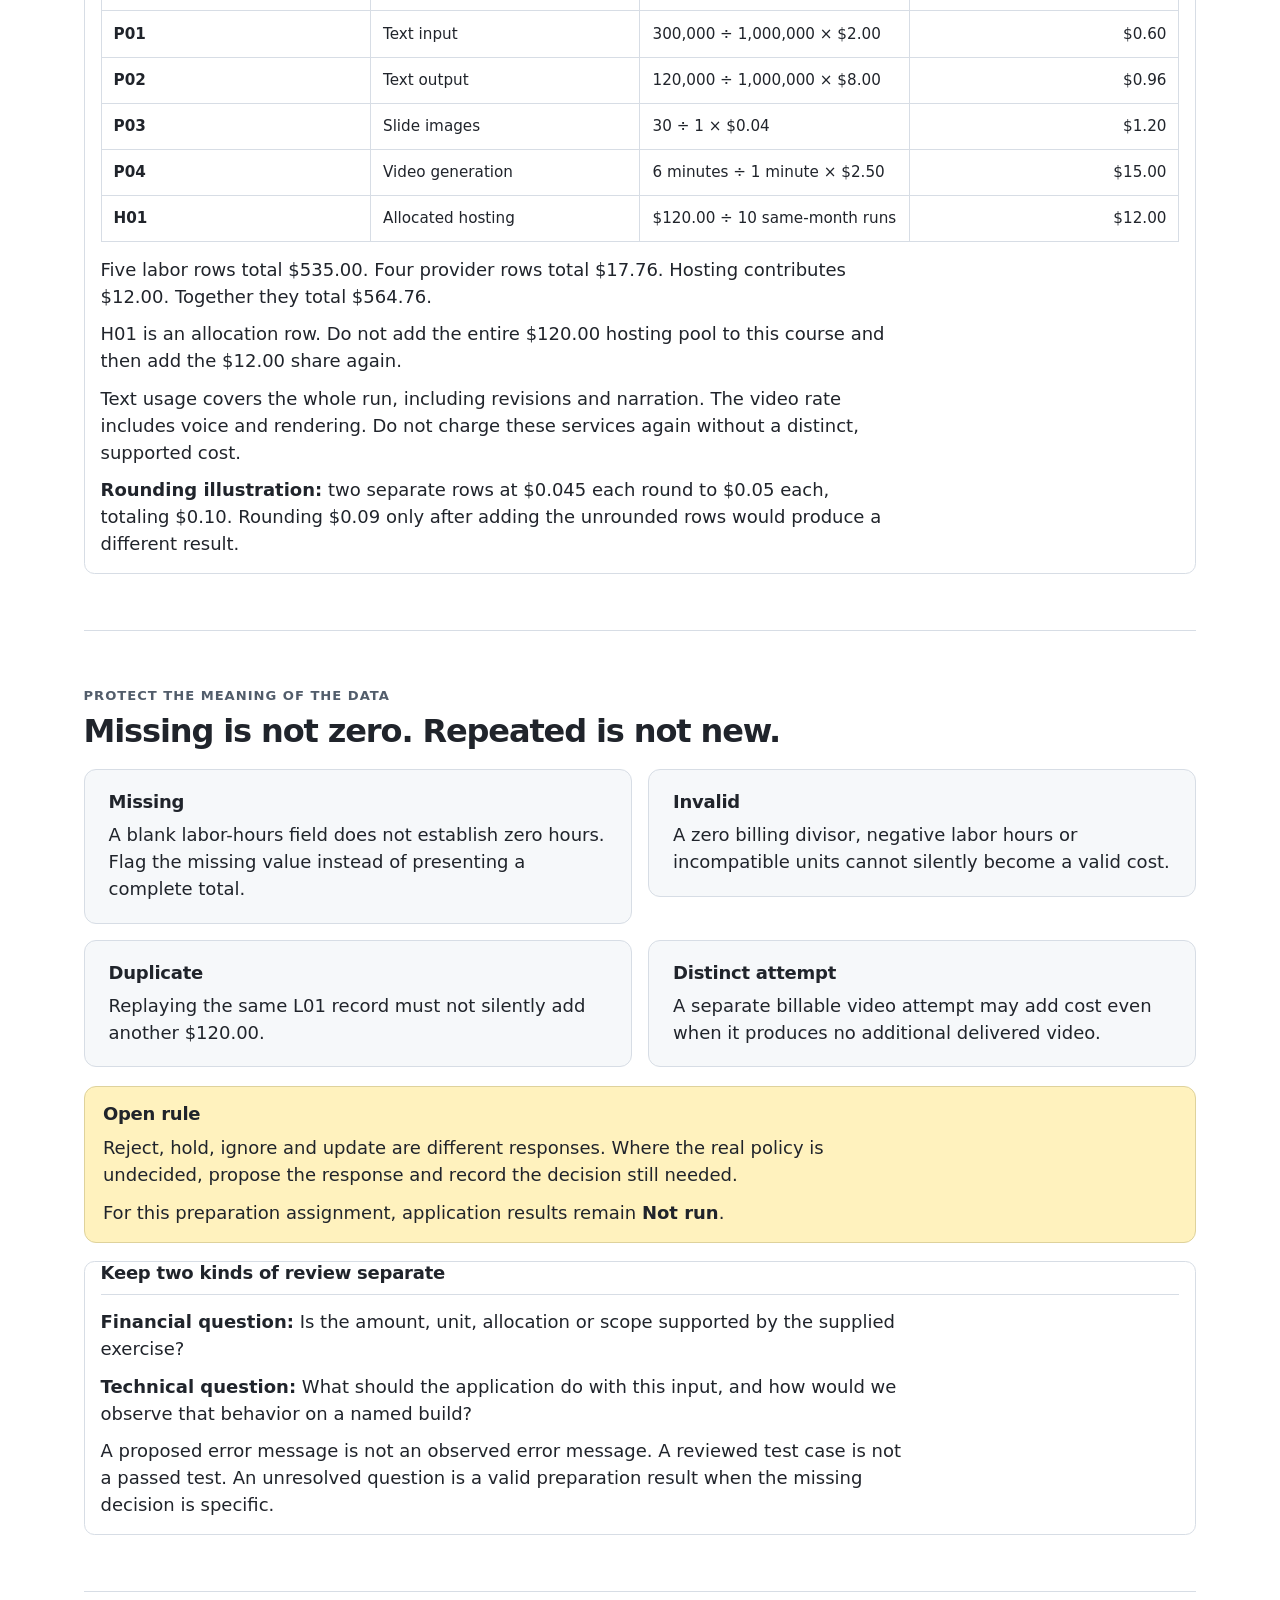
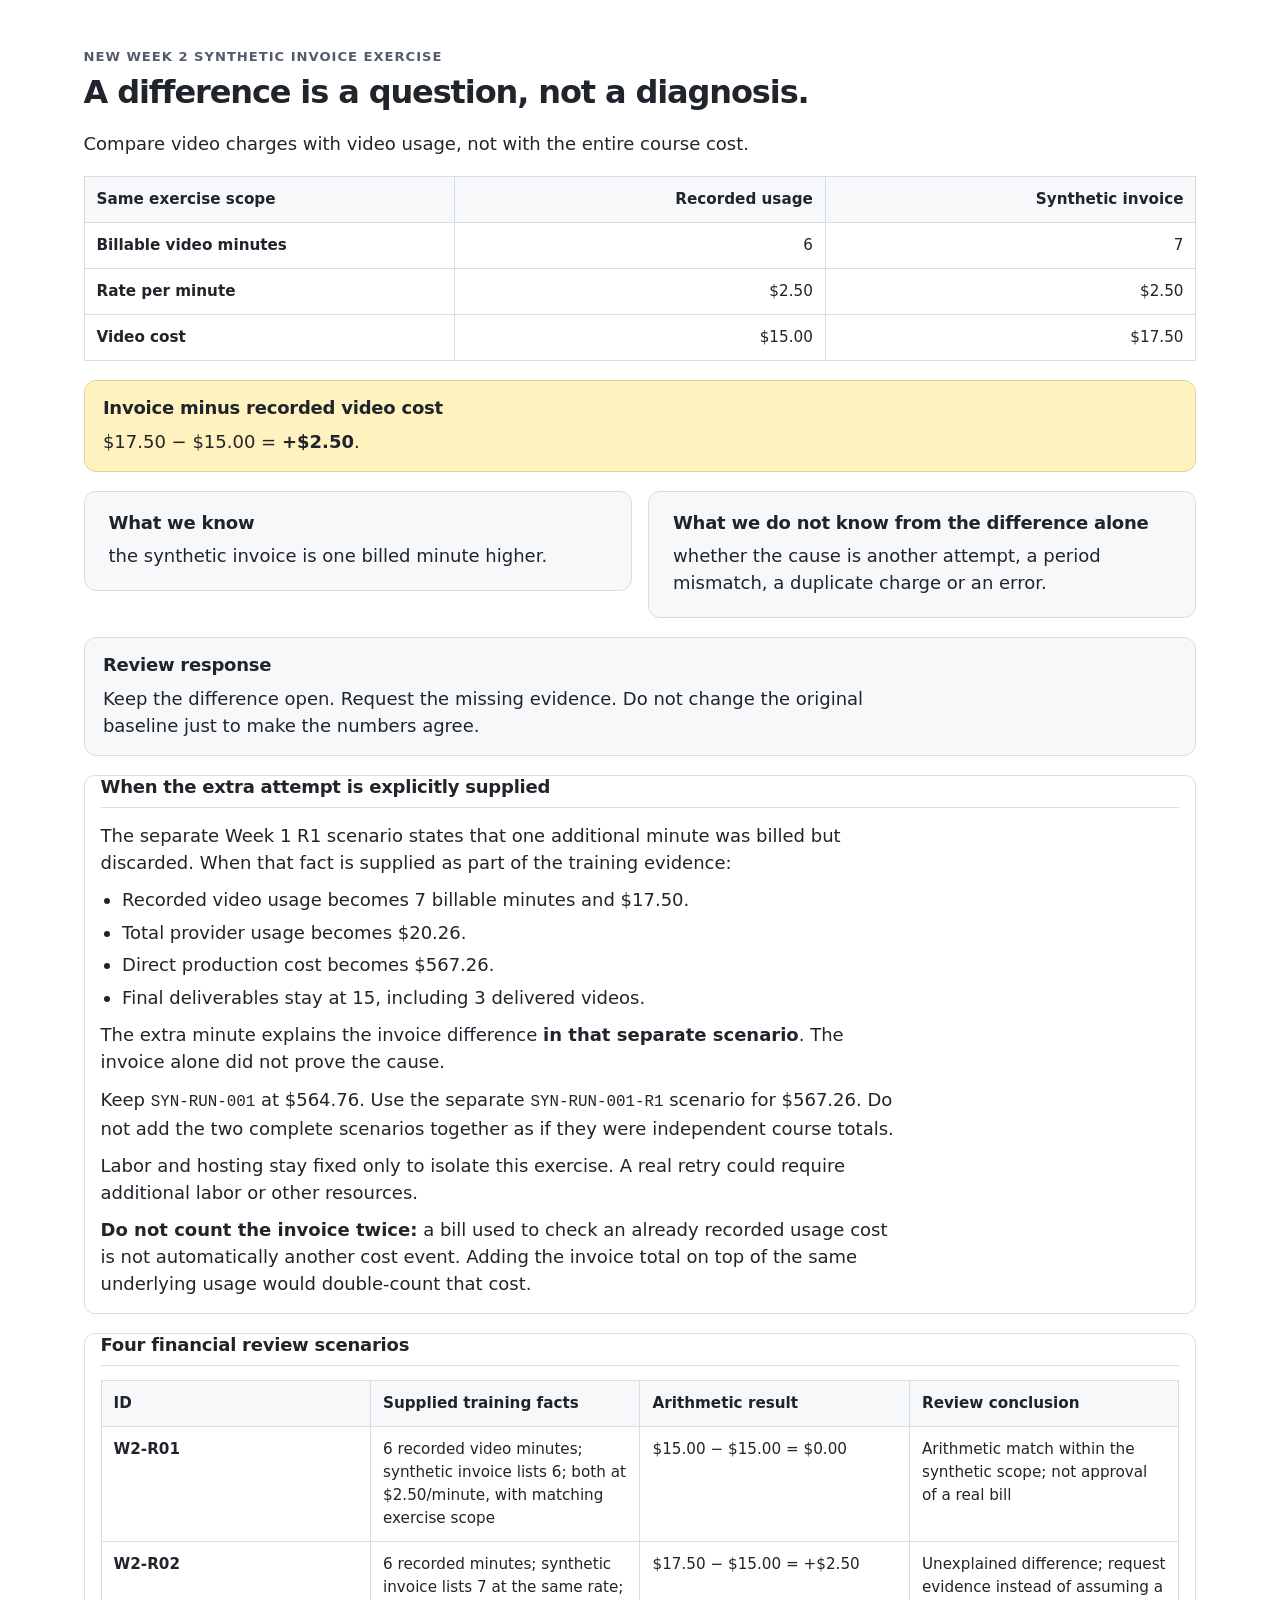
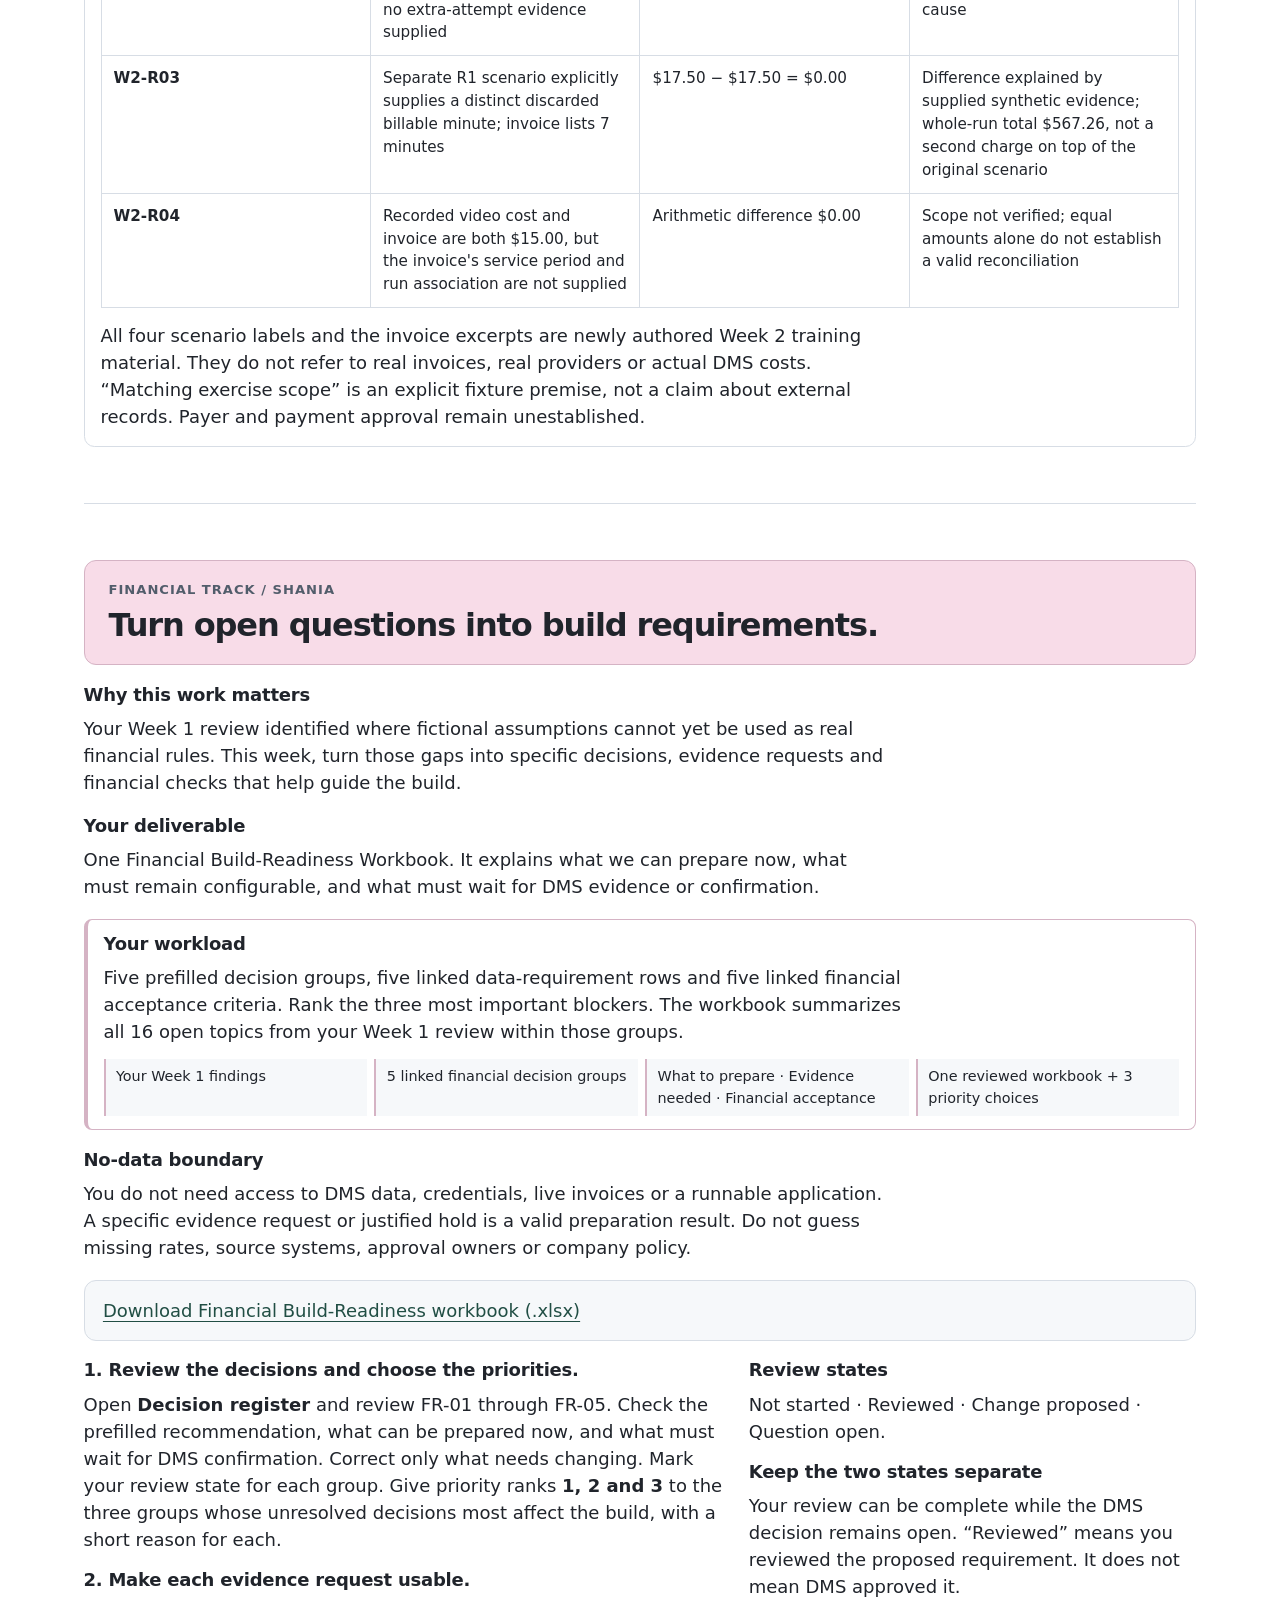
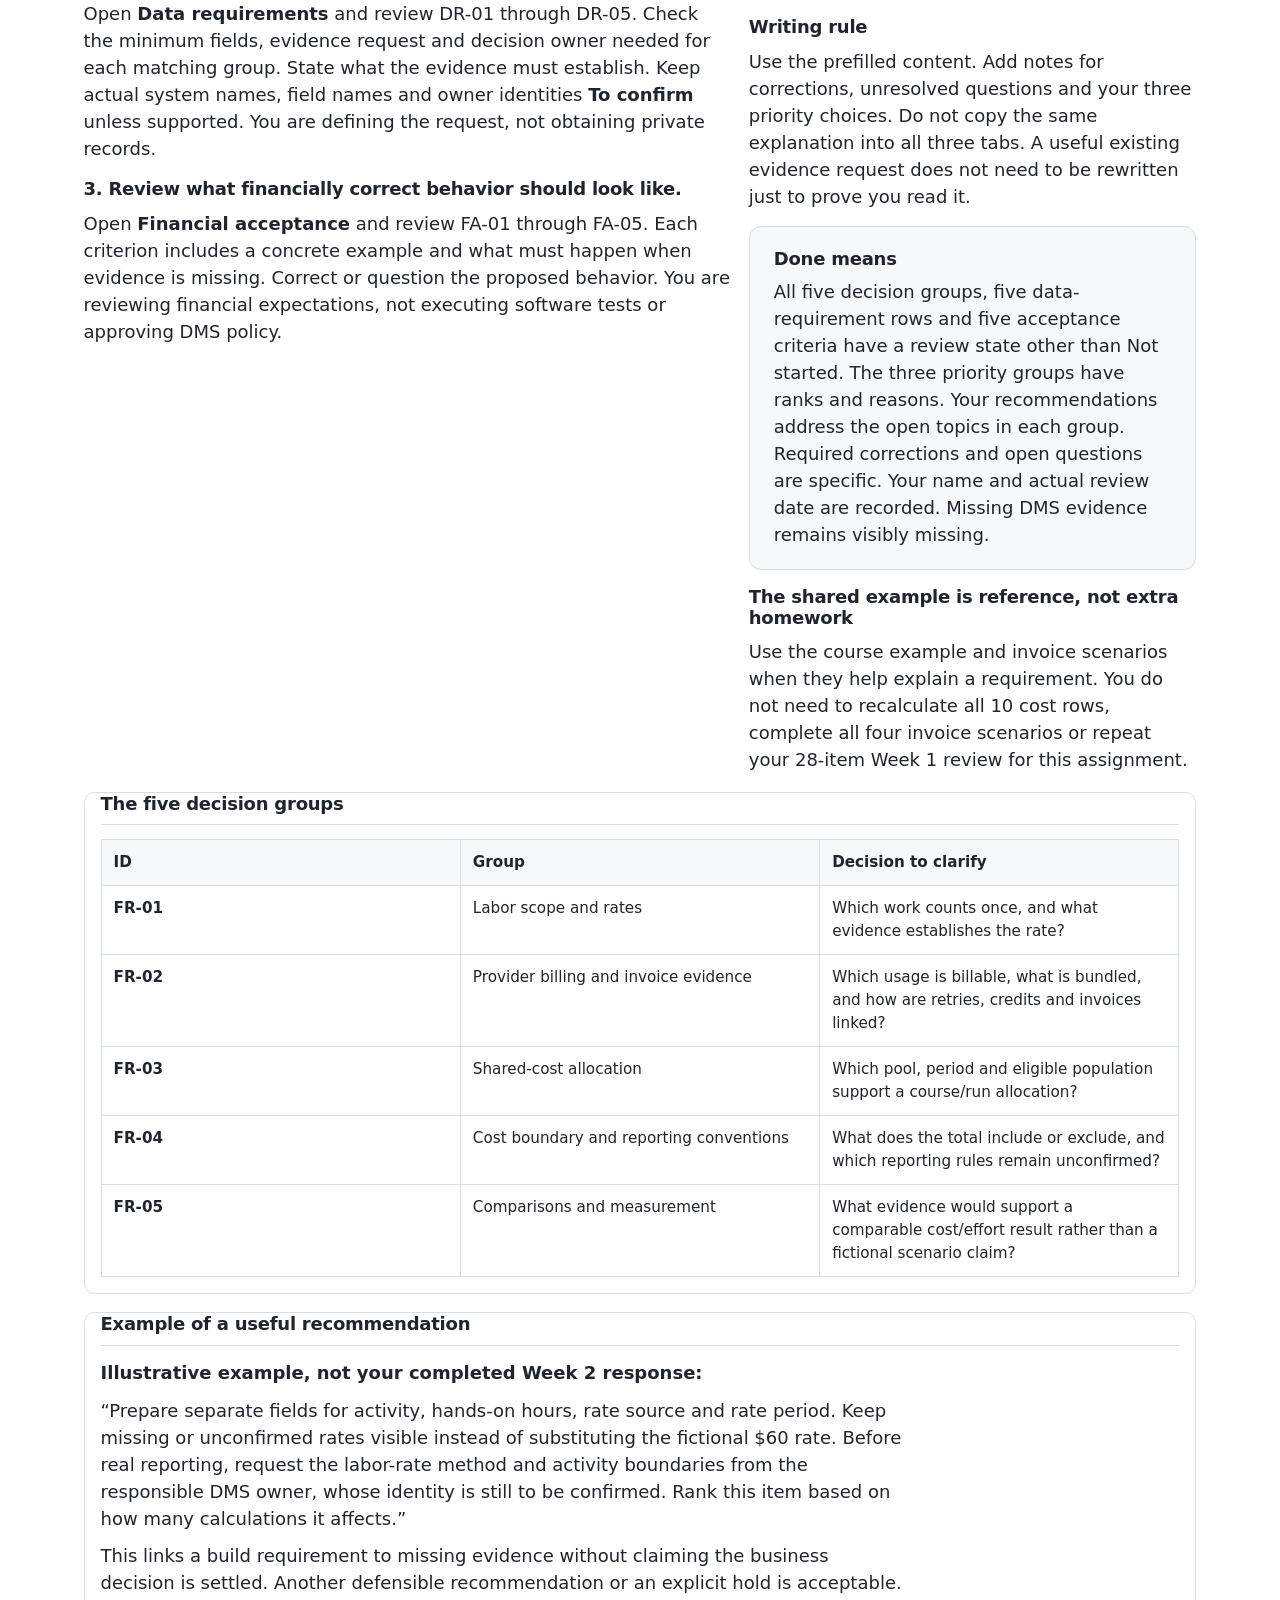
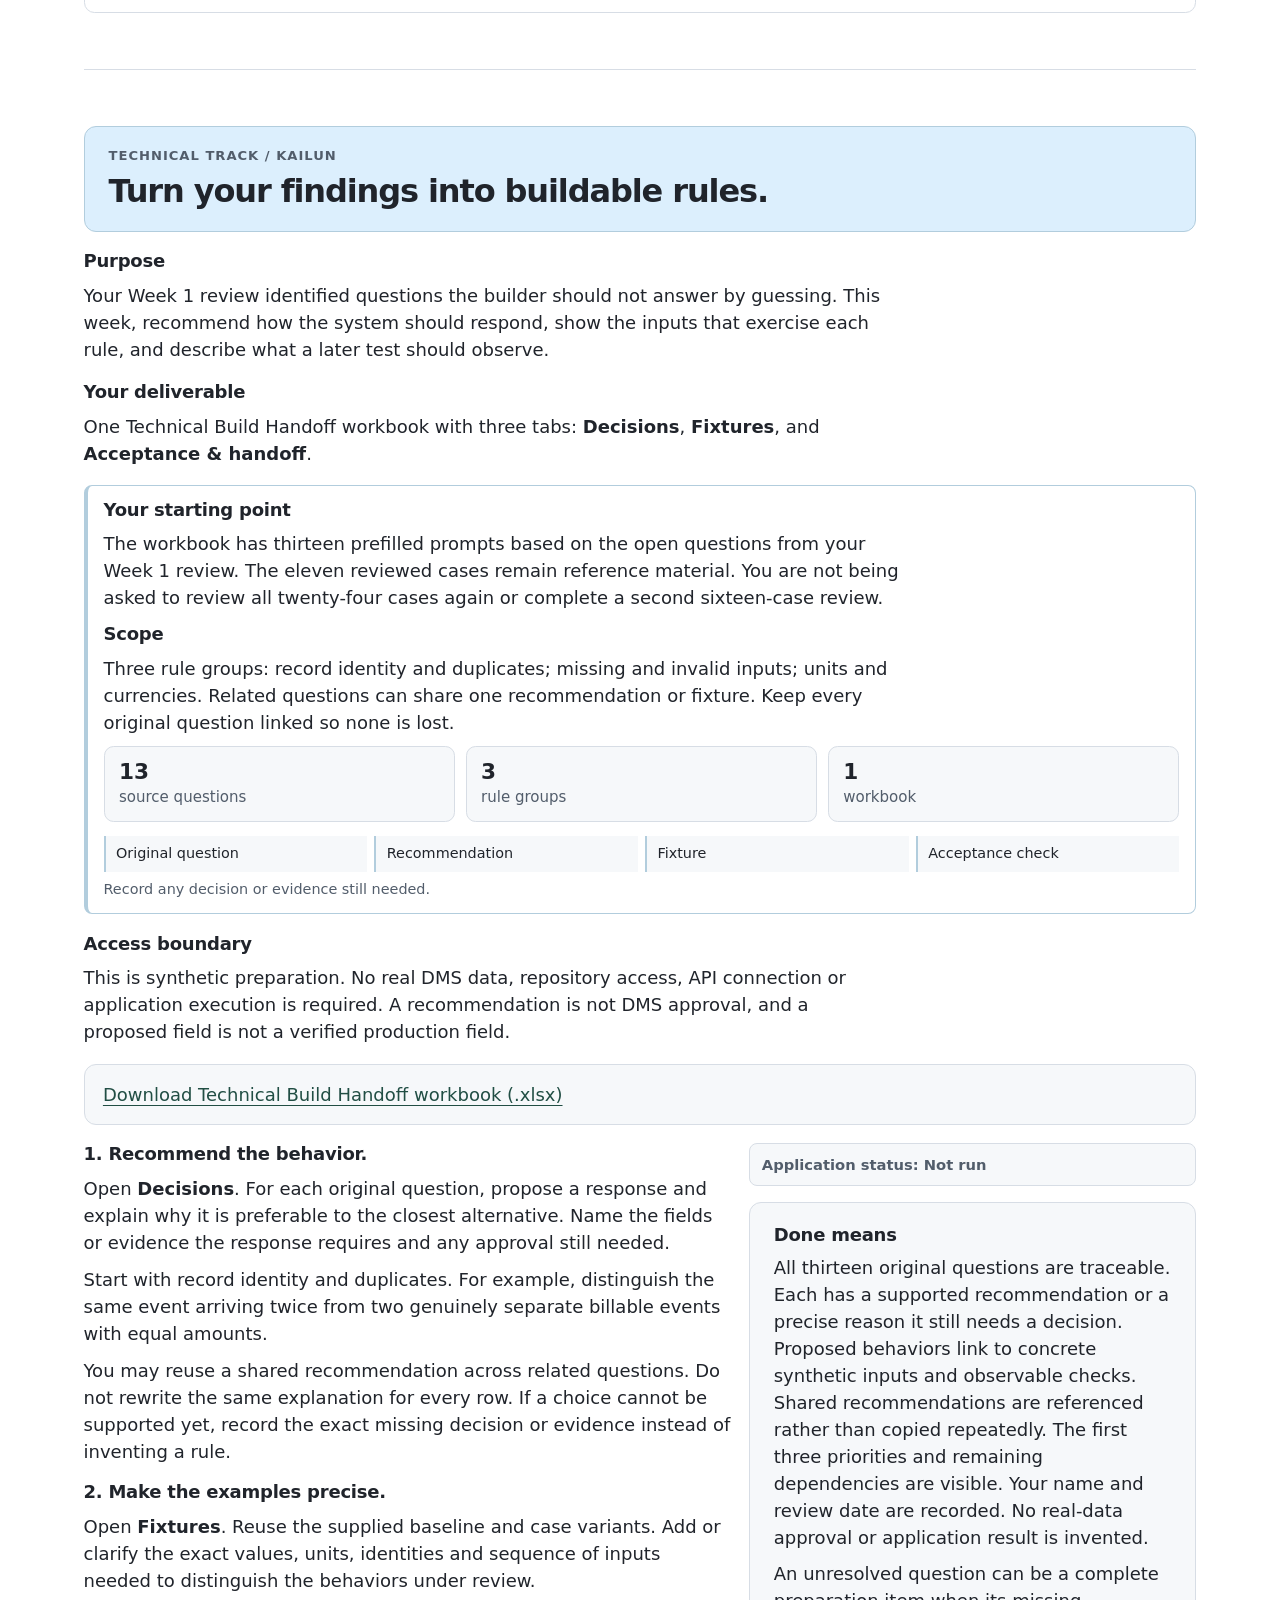
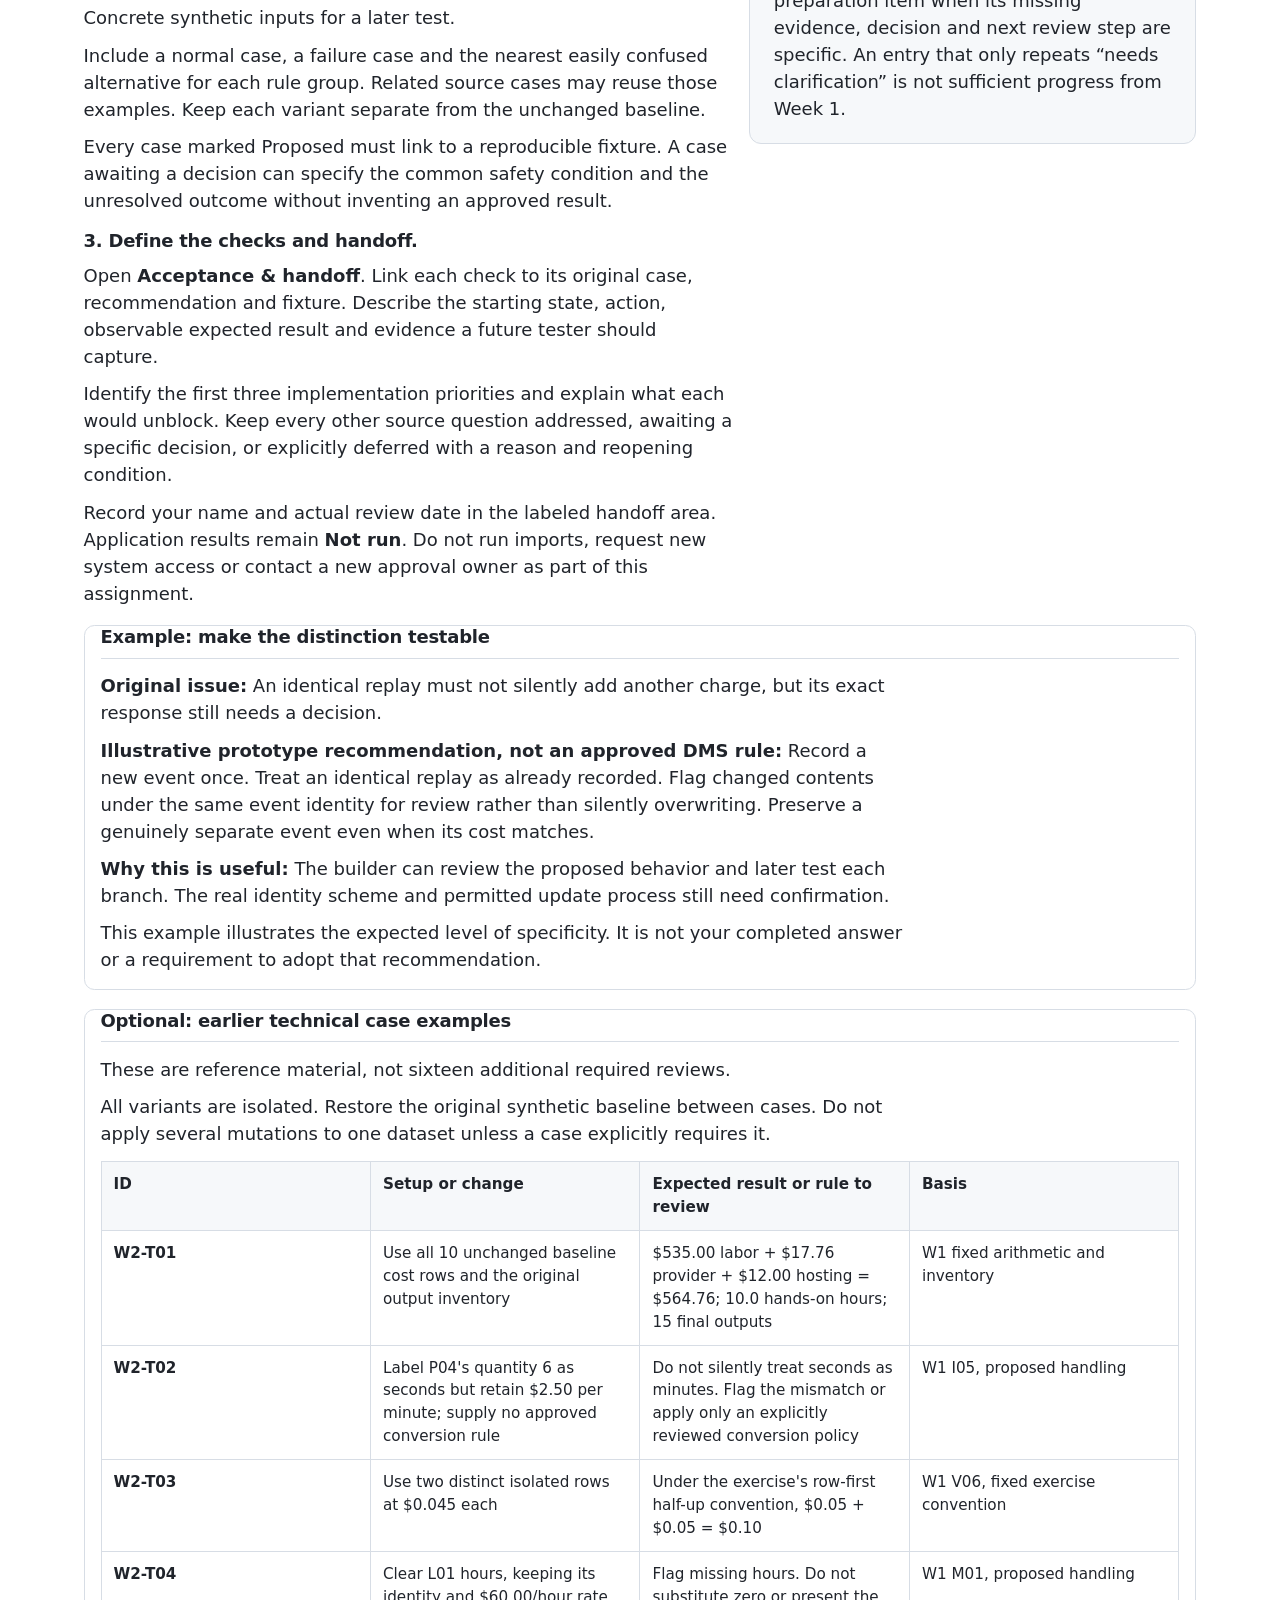
==== commit 9949c379: "Add Week 2 financial workbook download" ====
--- a/reading.html
+++ b/reading.html
@@ -140,7 +140,7 @@
       <p class="eyebrow">FINANCIAL TRACK / SHANIA</p>
       <h2 id="financial-title">Turn open questions into build requirements.</h2>
     </div>
-    <div class="copy-group"><h3>Why this work matters</h3><p>Your Week 1 review identified where fictional assumptions cannot yet be used as real financial rules. This week, turn those gaps into specific decisions, evidence requests and financial checks that help guide the build.</p></div><div class="copy-group"><h3>Your deliverable</h3><p>One Financial Build-Readiness Workbook. It explains what we can prepare now, what must remain configurable, and what must wait for DMS evidence or confirmation.</p></div><div class="workload"><div class="copy-group"><h3>Your workload</h3><p>Five prefilled decision groups, five linked data-requirement rows and five linked financial acceptance criteria. Rank the three most important blockers. Your 16 open Week 1 items stay traceable underneath these groups; you are not starting the review again.</p></div><ol class="assignment-flow"><li>Your Week 1 findings</li><li>5 linked financial decision groups</li><li>What to prepare · Evidence needed · Financial acceptance</li><li>One reviewed workbook + 3 priority choices</li></ol></div><div class="copy-group"><h3>No-data boundary</h3><p>You do not need access to DMS data, credentials, live invoices or a runnable application. A specific evidence request or justified hold is a valid preparation result. Do not guess missing rates, source systems, approval owners or company policy.</p></div><div class="notice notice-warn role-status"><h3>Financial build-readiness workbook pending.</h3><p>This draft does not yet include the reviewed workbook. Read the instructions now; begin the file task when the prepared workbook is provided. Do not rebuild the template or enter your answers into this site.</p></div><div class="role-grid"><div class="role-steps"><div class="copy-group"><h3>1. Review the decisions and choose the priorities.</h3><p>Open <strong>Decision register</strong> and review FR-01 through FR-05. Check the prefilled recommendation, what can be prepared now, and what must wait for DMS confirmation. Correct only what needs changing. Mark your review state for each group. Give priority ranks <strong>1, 2 and 3</strong> to the three groups whose unresolved decisions most affect the build, with a short reason for each.</p></div><div class="copy-group"><h3>2. Make each evidence request usable.</h3><p>Open <strong>Data requirements</strong> and review DR-01 through DR-05. Check the minimum fields, evidence request and decision owner needed for each matching group. State what the evidence must establish. Keep actual system names, field names and owner identities <strong>To confirm</strong> unless supported. You are defining the request, not obtaining private records.</p></div><div class="copy-group"><h3>3. Review what financially correct behavior should look like.</h3><p>Open <strong>Financial acceptance</strong> and review FA-01 through FA-05. Each criterion includes a concrete example and what must happen when evidence is missing. Correct or question the proposed behavior. You are reviewing financial expectations, not executing software tests or approving DMS policy.</p></div></div><aside class="role-criteria"><div class="copy-group"><h3>Review states</h3><p>Not started · Reviewed · Change proposed · Question open.</p></div><div class="copy-group"><h3>Keep the two states separate</h3><p>Your review can be complete while the DMS decision remains open. “Reviewed” means you reviewed the proposed requirement. It does not mean DMS approved it.</p></div><div class="copy-group"><h3>Writing rule</h3><p>Use the prefilled content. Add notes for corrections, unresolved questions and your three priority choices. Do not copy the same explanation into all three tabs. A useful existing evidence request does not need to be rewritten just to prove you read it.</p></div><div class="panel"><h3>Done means</h3><p>All five decision groups, five data-requirement rows and five acceptance criteria have a review state other than Not started. The three priority groups have ranks and reasons. Every original open item is still represented. Required corrections and open questions are specific. Your name and actual review date are recorded. Missing DMS evidence remains visibly missing.</p></div><div class="copy-group"><h3>The shared example is reference, not extra homework</h3><p>Use the course example and invoice scenarios when they help explain a requirement. You do not need to recalculate all 10 cost rows, complete all four invoice scenarios or repeat your 28-item Week 1 review for this assignment.</p></div></aside></div>
+    <div class="copy-group"><h3>Why this work matters</h3><p>Your Week 1 review identified where fictional assumptions cannot yet be used as real financial rules. This week, turn those gaps into specific decisions, evidence requests and financial checks that help guide the build.</p></div><div class="copy-group"><h3>Your deliverable</h3><p>One Financial Build-Readiness Workbook. It explains what we can prepare now, what must remain configurable, and what must wait for DMS evidence or confirmation.</p></div><div class="workload"><div class="copy-group"><h3>Your workload</h3><p>Five prefilled decision groups, five linked data-requirement rows and five linked financial acceptance criteria. Rank the three most important blockers. The workbook summarizes all 16 open topics from your Week 1 review within those groups.</p></div><ol class="assignment-flow"><li>Your Week 1 findings</li><li>5 linked financial decision groups</li><li>What to prepare · Evidence needed · Financial acceptance</li><li>One reviewed workbook + 3 priority choices</li></ol></div><div class="copy-group"><h3>No-data boundary</h3><p>You do not need access to DMS data, credentials, live invoices or a runnable application. A specific evidence request or justified hold is a valid preparation result. Do not guess missing rates, source systems, approval owners or company policy.</p></div><div class="notice role-status"><a href="./downloads/IGNITE_W02_SHANIA_FINANCIAL_BUILD_READINESS.xlsx" download>Download Financial Build-Readiness workbook (.xlsx)</a></div><div class="role-grid"><div class="role-steps"><div class="copy-group"><h3>1. Review the decisions and choose the priorities.</h3><p>Open <strong>Decision register</strong> and review FR-01 through FR-05. Check the prefilled recommendation, what can be prepared now, and what must wait for DMS confirmation. Correct only what needs changing. Mark your review state for each group. Give priority ranks <strong>1, 2 and 3</strong> to the three groups whose unresolved decisions most affect the build, with a short reason for each.</p></div><div class="copy-group"><h3>2. Make each evidence request usable.</h3><p>Open <strong>Data requirements</strong> and review DR-01 through DR-05. Check the minimum fields, evidence request and decision owner needed for each matching group. State what the evidence must establish. Keep actual system names, field names and owner identities <strong>To confirm</strong> unless supported. You are defining the request, not obtaining private records.</p></div><div class="copy-group"><h3>3. Review what financially correct behavior should look like.</h3><p>Open <strong>Financial acceptance</strong> and review FA-01 through FA-05. Each criterion includes a concrete example and what must happen when evidence is missing. Correct or question the proposed behavior. You are reviewing financial expectations, not executing software tests or approving DMS policy.</p></div></div><aside class="role-criteria"><div class="copy-group"><h3>Review states</h3><p>Not started · Reviewed · Change proposed · Question open.</p></div><div class="copy-group"><h3>Keep the two states separate</h3><p>Your review can be complete while the DMS decision remains open. “Reviewed” means you reviewed the proposed requirement. It does not mean DMS approved it.</p></div><div class="copy-group"><h3>Writing rule</h3><p>Use the prefilled content. Add notes for corrections, unresolved questions and your three priority choices. Do not copy the same explanation into all three tabs. A useful existing evidence request does not need to be rewritten just to prove you read it.</p></div><div class="panel"><h3>Done means</h3><p>All five decision groups, five data-requirement rows and five acceptance criteria have a review state other than Not started. The three priority groups have ranks and reasons. Your recommendations address the open topics in each group. Required corrections and open questions are specific. Your name and actual review date are recorded. Missing DMS evidence remains visibly missing.</p></div><div class="copy-group"><h3>The shared example is reference, not extra homework</h3><p>Use the course example and invoice scenarios when they help explain a requirement. You do not need to recalculate all 10 cost rows, complete all four invoice scenarios or repeat your 28-item Week 1 review for this assignment.</p></div></aside></div>
     <div class="reference expanded"><h3>The five decision groups</h3><div class="reference-body"><div class="table-wrap"><table role="table"><thead role="rowgroup"><tr role="row"><th scope="col" role="columnheader">ID</th><th scope="col" role="columnheader">Group</th><th scope="col" role="columnheader">Decision to clarify</th></tr></thead><tbody role="rowgroup"><tr role="row"><th scope="row" role="rowheader" data-label="ID"><span class="cell-label" aria-hidden="true">ID</span><span class="cell-value">FR-01</span></th><td role="cell" data-label="Group"><span class="cell-label" aria-hidden="true">Group</span><span class="cell-value">Labor scope and rates</span></td><td role="cell" data-label="Decision to clarify"><span class="cell-label" aria-hidden="true">Decision to clarify</span><span class="cell-value">Which work counts once, and what evidence establishes the rate?</span></td></tr><tr role="row"><th scope="row" role="rowheader" data-label="ID"><span class="cell-label" aria-hidden="true">ID</span><span class="cell-value">FR-02</span></th><td role="cell" data-label="Group"><span class="cell-label" aria-hidden="true">Group</span><span class="cell-value">Provider billing and invoice evidence</span></td><td role="cell" data-label="Decision to clarify"><span class="cell-label" aria-hidden="true">Decision to clarify</span><span class="cell-value">Which usage is billable, what is bundled, and how are retries, credits and invoices linked?</span></td></tr><tr role="row"><th scope="row" role="rowheader" data-label="ID"><span class="cell-label" aria-hidden="true">ID</span><span class="cell-value">FR-03</span></th><td role="cell" data-label="Group"><span class="cell-label" aria-hidden="true">Group</span><span class="cell-value">Shared-cost allocation</span></td><td role="cell" data-label="Decision to clarify"><span class="cell-label" aria-hidden="true">Decision to clarify</span><span class="cell-value">Which pool, period and eligible population support a course/run allocation?</span></td></tr><tr role="row"><th scope="row" role="rowheader" data-label="ID"><span class="cell-label" aria-hidden="true">ID</span><span class="cell-value">FR-04</span></th><td role="cell" data-label="Group"><span class="cell-label" aria-hidden="true">Group</span><span class="cell-value">Cost boundary and reporting conventions</span></td><td role="cell" data-label="Decision to clarify"><span class="cell-label" aria-hidden="true">Decision to clarify</span><span class="cell-value">What does the total include or exclude, and which reporting rules remain unconfirmed?</span></td></tr><tr role="row"><th scope="row" role="rowheader" data-label="ID"><span class="cell-label" aria-hidden="true">ID</span><span class="cell-value">FR-05</span></th><td role="cell" data-label="Group"><span class="cell-label" aria-hidden="true">Group</span><span class="cell-value">Comparisons and measurement</span></td><td role="cell" data-label="Decision to clarify"><span class="cell-label" aria-hidden="true">Decision to clarify</span><span class="cell-value">What evidence would support a comparable cost/effort result rather than a fictional scenario claim?</span></td></tr></tbody></table></div></div></div><div class="reference expanded"><h3>Example of a useful recommendation</h3><div class="reference-body"><p class="copy-label"><strong>Illustrative example, not your completed Week 2 response:</strong></p>
 <p>“Prepare separate fields for activity, hands-on hours, rate source and rate period. Keep missing or unconfirmed rates visible instead of substituting the fictional $60 rate. Before real reporting, request the labor-rate method and activity boundaries from the responsible DMS owner, whose identity is still to be confirmed. Rank this item based on how many calculations it affects.”</p>
 <p>This links a build requirement to missing evidence without claiming the business decision is settled. Another defensible recommendation or an explicit hold is acceptable.</p></div></div>
@@ -177,7 +177,7 @@
 <p>Kailun: check question coverage, linked recommendations and fixtures, observable acceptance checks, priorities and truthful Not run states.</p></div><div class="copy-group"><h3>3. Return the workbook in the existing team email thread.</h3><p>Attach your reviewed file. Put unresolved questions in the workbook beside the relevant item. Do not copy every answer into a second form or a separate report.</p></div></div><div class="notice notice-warn timing"><h3>Return timing</h3><p>Week 2 return date: not confirmed in this packet. Use the date agreed in the current team email thread.</p></div></div><div class="reference expanded"><h3>Suggested return filenames</h3><div class="reference-body"><p><code>IGNITE_W02_SHANIA_FINANCIAL_BUILD_READINESS_YYYY-MM-DD.xlsx</code></p>
 <p><code>IGNITE_WEEK2_TECHNICAL_BUILD_HANDOFF_Kailun_YYYY-MM-DD.xlsx</code></p>
 <p>Replace <code>YYYY-MM-DD</code> with your actual review date.</p>
-<p>Use a Trello destination only if Oscar supplies the agreed, verified link. Email and Trello are alternatives, not two required submissions.</p></div></div><div class="notice submission"><h3>Submission notice</h3><p>This site does not upload, save, email or submit your work. Reading a section or downloading a file does not notify Oscar.</p></div><div id="resources" class="resource-list"><h3>Resources</h3><ul><li class="resource-row"><div class="copy-group"><h3>Financial build-readiness workbook</h3><p>One editable file for financial decisions, data requirements and financial acceptance criteria, linked to your Week 1 findings.</p></div><div><p class="status">Financial build-readiness workbook pending.</p><p>This draft does not yet include the reviewed workbook. Read the instructions now; begin the file task when the prepared workbook is provided. Do not rebuild the template or enter your answers into this site.</p></div></li><li class="resource-row"><div class="copy-group"><h3>Technical Build Handoff workbook</h3><p>One editable file for Decisions, Fixtures, and Acceptance &amp; handoff.</p></div><div><a href="./downloads/IGNITE_WEEK2_KAILUN_TECHNICAL_BUILD_HANDOFF_TEMPLATE_v1.0.0.xlsx" download>Download Technical Build Handoff workbook (.xlsx)</a></div></li><li class="resource-row"><div class="copy-group"><h3>Week 1 reference</h3><p>The original course and instructions remain historical reference material. Do not overwrite a completed Week 1 submission or copy its deadline into Week 2.</p></div><p class="status">Reference access unverified</p></li></ul><div class="notice"><h3>Missing or inaccessible workbook</h3><p>Reply to the existing team thread if your workbook is missing or the download does not open.</p></div></div>
+<p>Use a Trello destination only if Oscar supplies the agreed, verified link. Email and Trello are alternatives, not two required submissions.</p></div></div><div class="notice submission"><h3>Submission notice</h3><p>This site does not upload, save, email or submit your work. Reading a section or downloading a file does not notify Oscar.</p></div><div id="resources" class="resource-list"><h3>Resources</h3><ul><li class="resource-row"><div class="copy-group"><h3>Financial build-readiness workbook</h3><p>One editable file with five linked decision groups, data requirements and financial acceptance criteria.</p></div><div><a href="./downloads/IGNITE_W02_SHANIA_FINANCIAL_BUILD_READINESS.xlsx" download>Download Financial Build-Readiness workbook (.xlsx)</a></div></li><li class="resource-row"><div class="copy-group"><h3>Technical Build Handoff workbook</h3><p>One editable file for Decisions, Fixtures, and Acceptance &amp; handoff.</p></div><div><a href="./downloads/IGNITE_WEEK2_KAILUN_TECHNICAL_BUILD_HANDOFF_TEMPLATE_v1.0.0.xlsx" download>Download Technical Build Handoff workbook (.xlsx)</a></div></li><li class="resource-row"><div class="copy-group"><h3>Week 1 reference</h3><p>The original course and instructions remain historical reference material. Do not overwrite a completed Week 1 submission or copy its deadline into Week 2.</p></div><p class="status">Reference access unverified</p></li></ul><div class="notice"><h3>Missing or inaccessible workbook</h3><p>Reply to the existing team thread if your workbook is missing or the download does not open.</p></div></div>
     
     
   </section><section id="next-review" data-lesson="S12" class="lesson" aria-labelledby="next-review-title">
